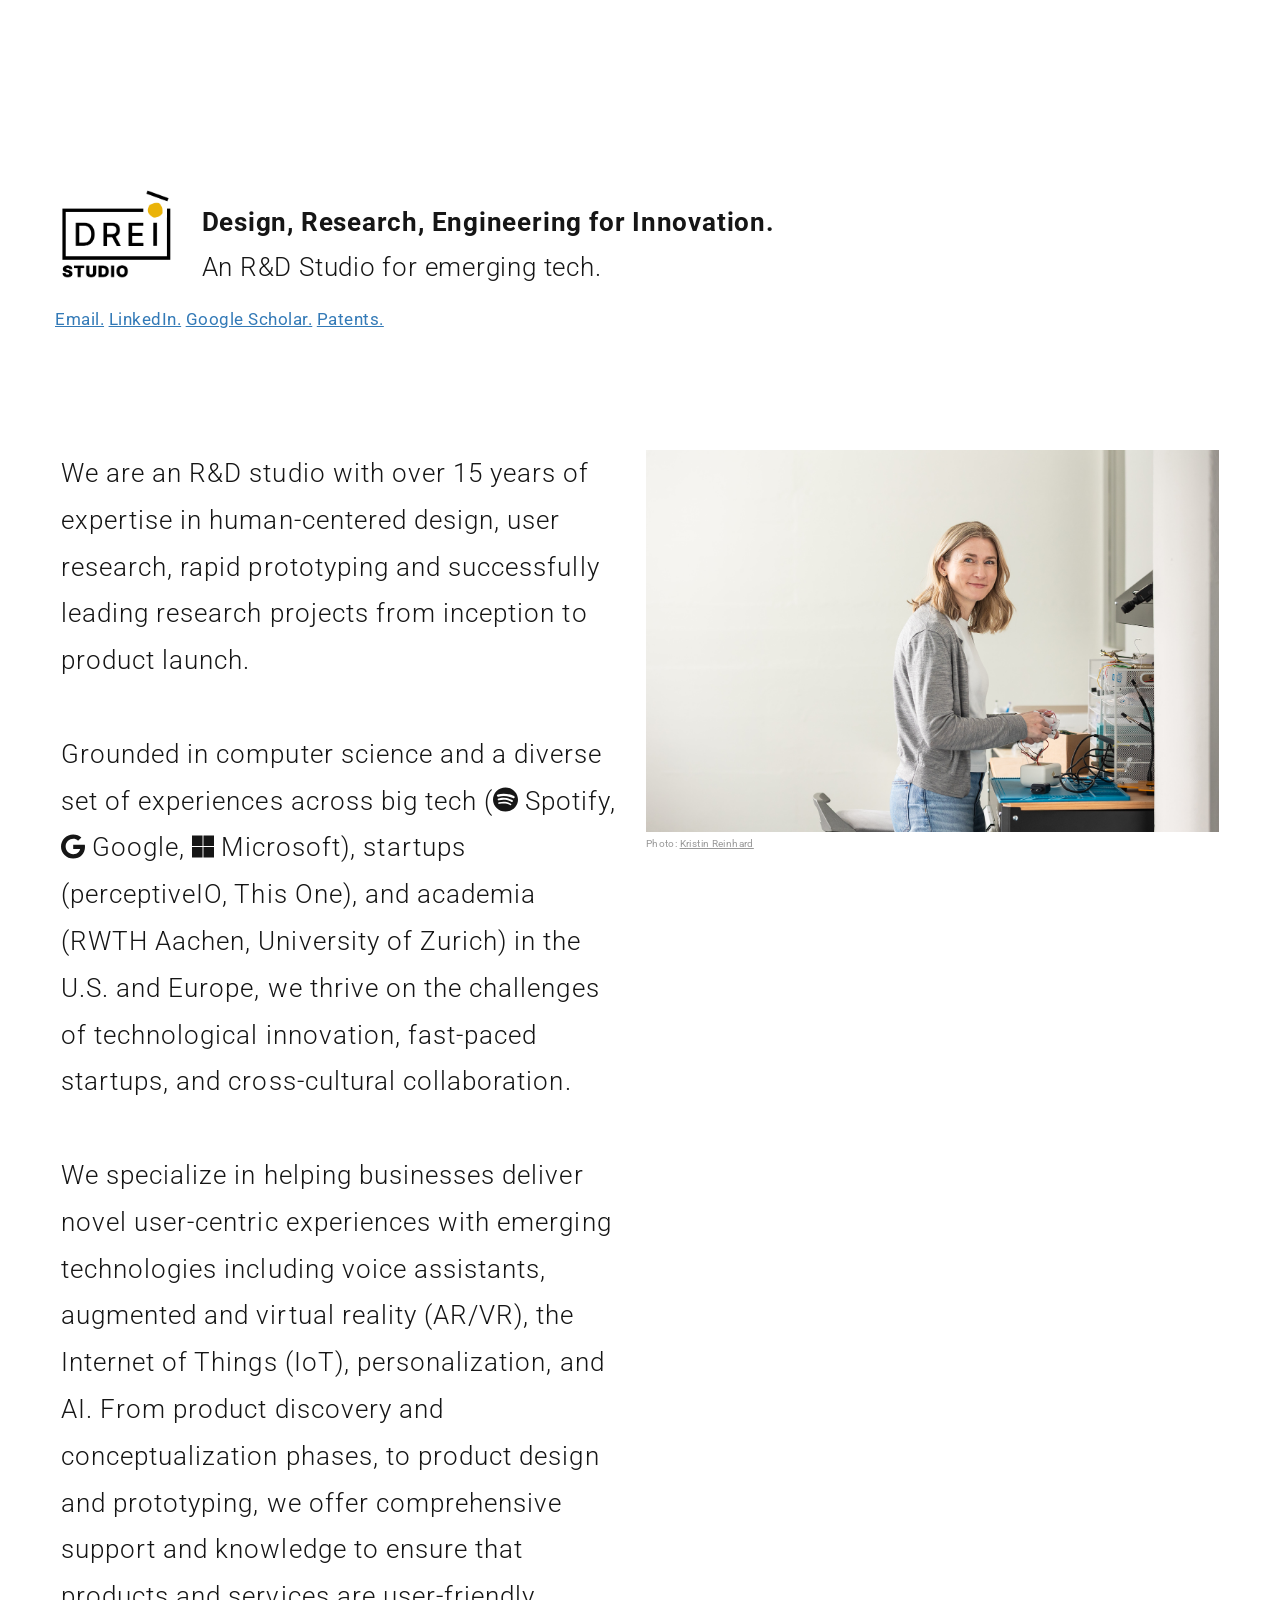
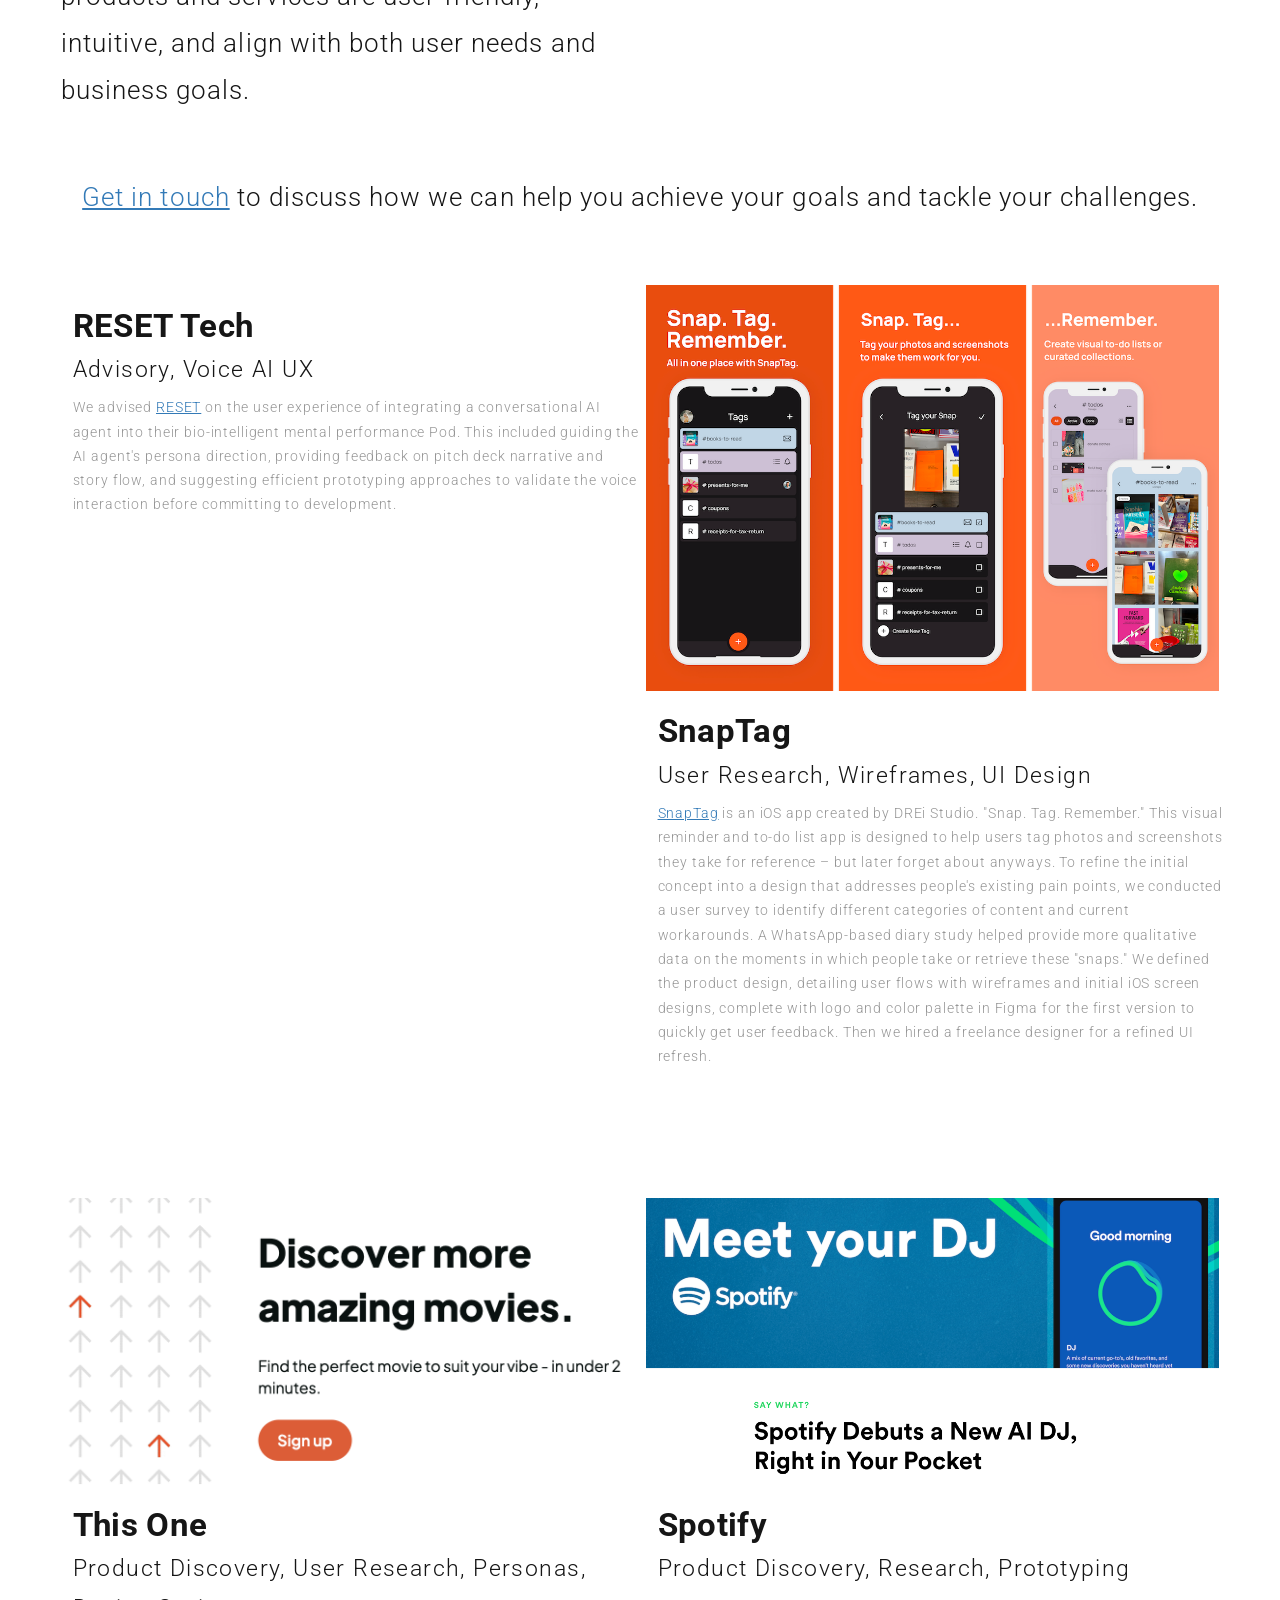
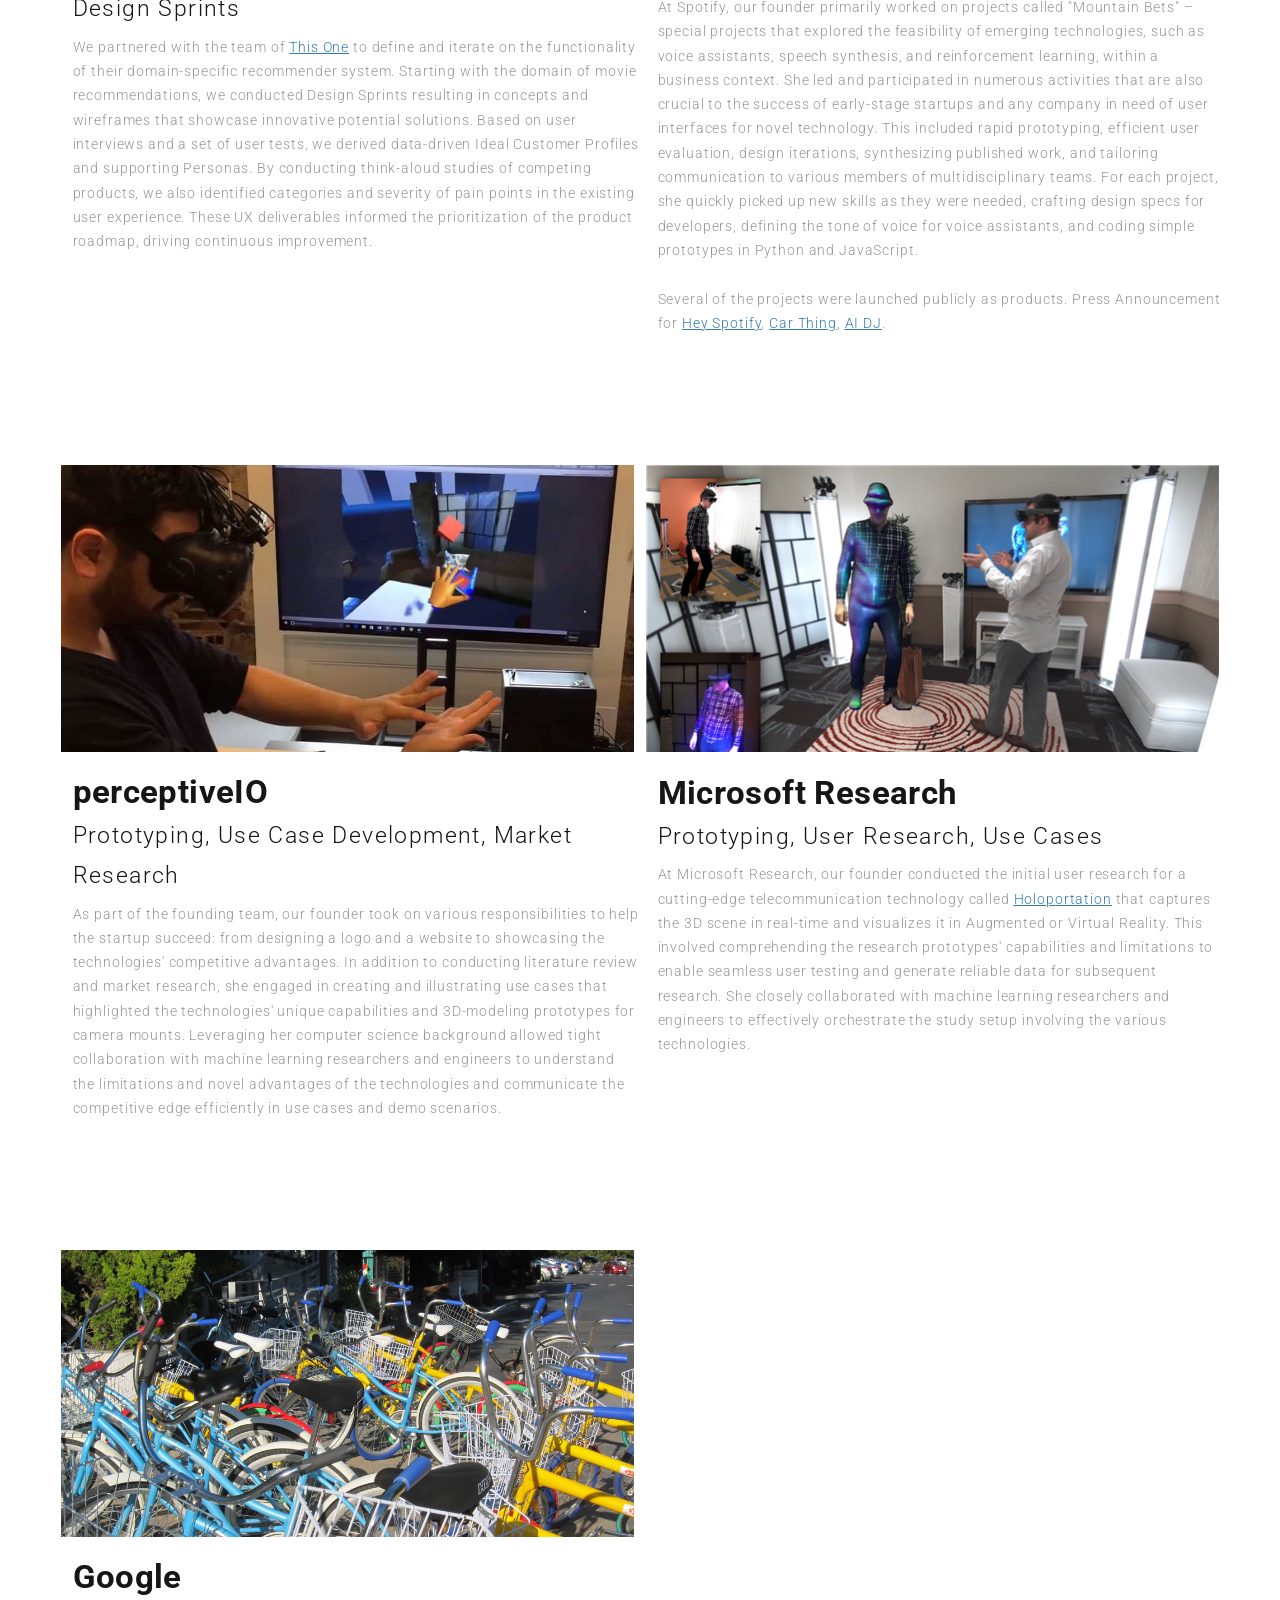
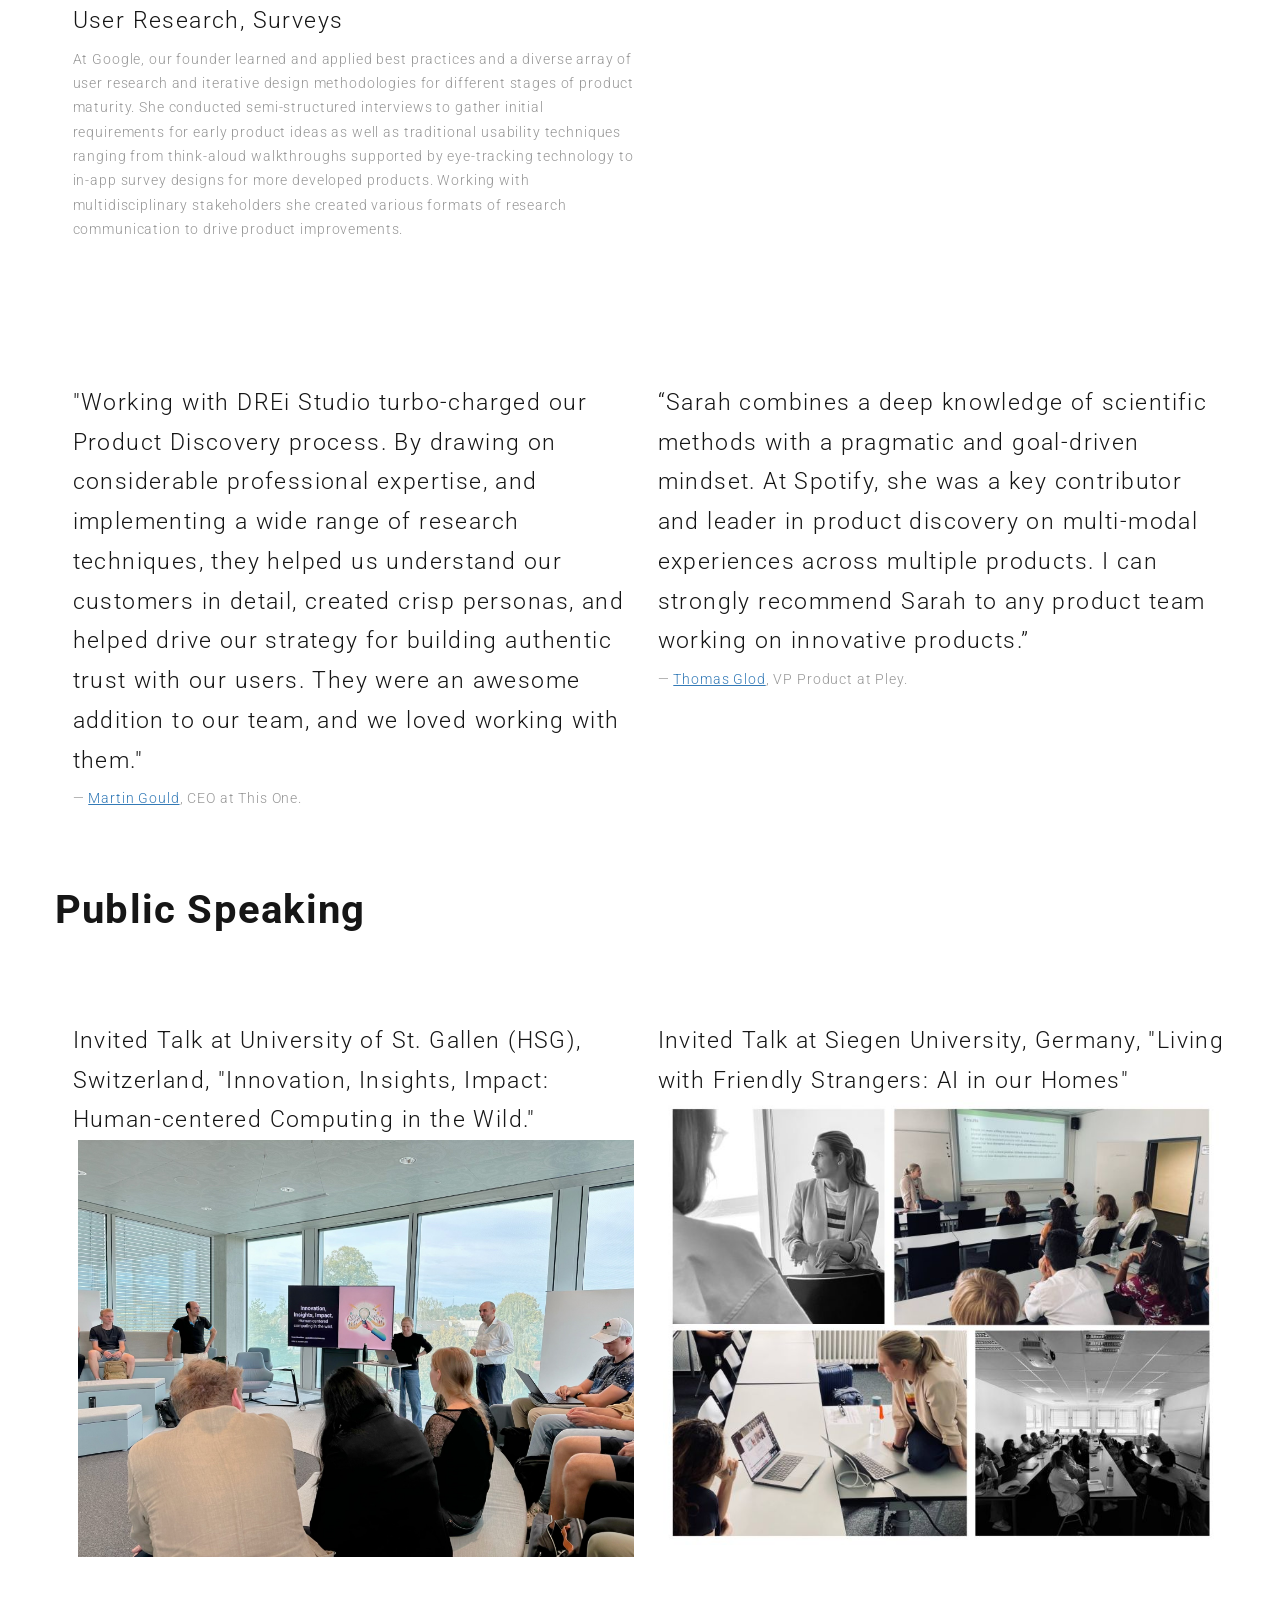
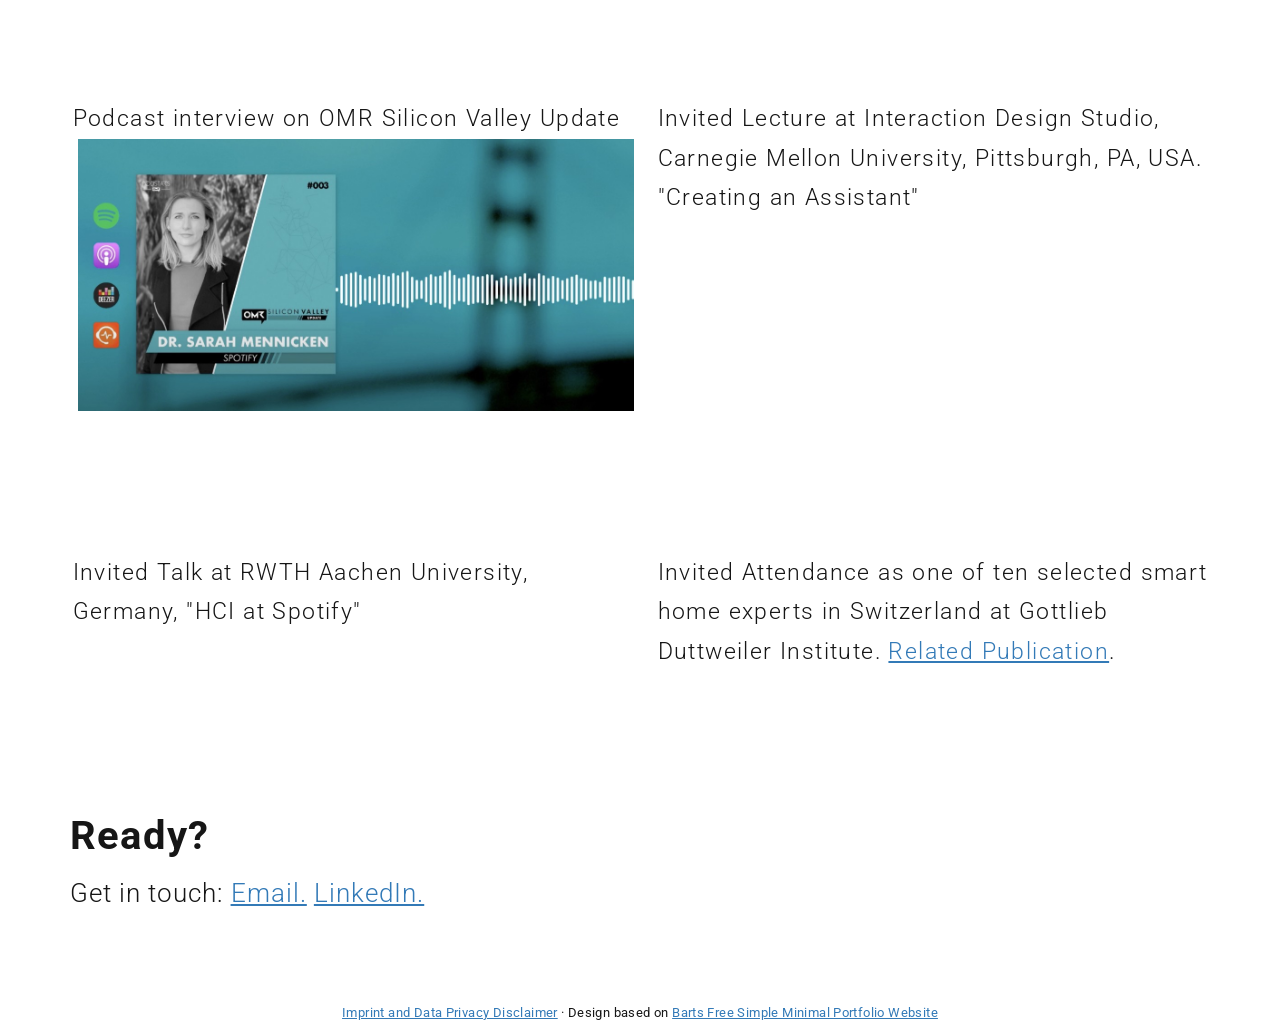
==== index.html @ 583bb193 "Initial commit: DREi Studio website" ====
<!DOCTYPE html>
<html lang="en">

<head>

	<meta charset="utf-8" />
	<meta name="viewport" content="width=device-width, initial-scale=1">
	<meta name="description" content="DREi Studio — Research & Development studio specializing in human-centered design, UX research, and emerging technology innovation." />
	<meta name="keywords" content="R&D studio, UX research, human-centered design, product discovery, rapid prototyping, emerging technology, AI, AR, VR, IoT" />
	<meta name="author" content="DREi Studio" />

	<!-- Open Graph / Social -->
	<meta property="og:title" content="DREi Studio — Research & Development" />
	<meta property="og:description" content="Research & Development studio specializing in human-centered design, UX research, and emerging technology innovation." />
	<meta property="og:type" content="website" />
	<meta property="og:url" content="https://drei-studio.ch" />

	<!-- Canonical URL -->
	<link rel="canonical" href="https://drei-studio.ch" />

	<link href="css/bootstrap.min.css" rel="stylesheet" type="text/css" />
	<link href="css/style.css" rel="stylesheet" type="text/css" />
	<link rel="apple-touch-icon" sizes="180x180" href="img/favicon_io/apple-touch-icon.png">
	<link rel="icon" type="image/png" sizes="32x32" href="img/favicon_io/favicon-32x32.png">
	<link rel="icon" type="image/png" sizes="16x16" href="img/favicon_io/favicon-16x16.png">
	<link rel="shortcut icon" href="img/favicon_io/favicon.ico">
	<link rel="manifest" href="img/favicon_io/site.webmanifest">
	<link href="https://fonts.googleapis.com/css?family=Roboto:300,400,700,900" rel="stylesheet">

	<script src="js/modernizr.js"></script>
	<script type="text/javascript">
		function writeEmail() {
			var letterList = Array('m', 'a', 'i', 'l', 't', 'o', ':', 'h', 'e', 'l', 'l', 'o', '@', 'd', 'r', 'e', 'i', '-', 's', 't', 'u', 'd', 'i', 'o', '.', 'c', 'h');
			document.location.href = letterList.join("");
		}
	</script>

	<!-- Google Analytics — replace G-XXXXXXXXXX with your Measurement ID -->
	<script async src="https://www.googletagmanager.com/gtag/js?id=G-XXXXXXXXXX"></script>
	<script>
		window.dataLayer = window.dataLayer || [];
		function gtag(){dataLayer.push(arguments);}
		gtag('js', new Date());
		gtag('config', 'G-XXXXXXXXXX');
	</script>

	<title>DREi Studio — Research & Development</title>

</head>

<body>

	<!--- PAGE LOADING --->

	<div class="preloading fadeIn">

		<div class="container">

			<!--- HERO HEADER --->
			<div class="row">
				<div class="col-md-12">
					<div class="hero-bg">
						<div class="fade-anime-top" style="display: flex; align-items: center; gap: 24px;">
							<a href="/"><img src="img/drei-studio-logo.png" alt="DREi Studio" height="120"></a>
							<div>
								<h2 style="margin: 0; font-weight: 700;">Design, Research, Engineering for Innovation.</h2>
								<h2 style="margin: 0;">An R&amp;D Studio for emerging tech.</h2>
							</div>
						</div>
						<h3><a class="fade-anime-top" target="_blank" href="mailto:hello@drei-studio.ch">Email.</a>
							<a class="fade-anime-top" href="https://www.linkedin.com/in/sarahmennicken/">LinkedIn.</a>
							<a class="fade-anime-top"
								href="https://scholar.google.com/citations?hl=en&user=EUQkylcAAAAJ">Google Scholar.</a>
							<a class="fade-anime-top"
								href="https://patents.google.com/?inventor=sarah+mennicken&oq=sarah+mennicken">Patents.</a>
						</h3>
					</div>
				</div>
			</div>
			<!--- THE END HERO HEADER --->

			<!--- ABOUT --->
			<div class="row">
				<div class="col-md-6 col-xs-12" padding-top="100px">
					<div class="lg-col-bg">
						<div class="lg-col-wrt"> We are an R&D studio with over 15 years of
							expertise in <span class="highlight">human-centered design, user research, rapid
								prototyping</span> and successfully leading research projects <span
								class="highlight">from inception to product
								launch</span>.
							<br> <br>
							Grounded in computer science and a diverse set
							of experiences across big tech <span style="white-space: nowrap;">(<img style="vertical-align:-5%" src="img/icons/spotify.svg" height="25" > Spotify,</span> <span style="white-space: nowrap;"><img style="vertical-align:-5%" src="img/icons/google.svg" height="25" > Google,</span> <span style="white-space: nowrap;"><img style="vertical-align:-5%" src="img/icons/microsoft.svg" height="25" > Microsoft),</span> startups (perceptiveIO, This One), and academia (RWTH
							Aachen, University of Zurich) in the U.S. and Europe, we thrive on the
							challenges of technological innovation, fast-paced startups, and
							cross-cultural collaboration.
							<br> <br>
							We specialize in helping businesses <span class="highlight">deliver novel user-centric
								experiences</span> with emerging technologies
							including voice assistants, augmented and virtual reality (AR/VR),
							the Internet of Things (IoT), personalization, and
							AI. From product discovery
							and conceptualization phases, to product design and prototyping, we
							offer comprehensive support and knowledge to ensure that products
							and services are user-friendly, intuitive, and <span class="highlight">align with both user
								needs and business goals</span>.

						</div>
					</div>
				</div>

				<div class="col-md-6 col-xs-12">
					<div class="lg-col-bg2">
						<img src="img/covers/studio-portrait.jpg" alt="" class="img-lg-col2">
						<div style="font-size: 0.75em; color: #999; padding-left: 1%;">Photo: <a href="https://kristinreinhard.com" target="_blank" rel="noopener noreferrer" style="color: #999;">Kristin Reinhard</a></div>
					</div>
				</div>

			</div>

			<!--- THE END ABOUT CLIENT --->

			<!--- HERO HEADER WORK SLIDER --->
			<div class="row">
				<div class="col-md-12 xs-col-12">
					<div class="lg-col-bg">
						<div class="lg-col-wrt2">

							<span class="highlight-blue"><a href="mailto:hello@drei-studio.ch">Get in touch</a></span>
							to discuss how we can help you achieve your goals and tackle your challenges.
						</div>
					</div>
				</div>
			</div>

			<div class="row">
				<div class="col-md-6 col-xs-12">
					<div class="prjct-bg">
						<a rel="noopener noreferrer" target="_blank" href="https://www.getreset.eu/"> <img
								src="img/covers/new/reset.png" alt="" class="img-prjct-wrk"> </a>
						<div class="prjct-wrt-left-wrk"> </div>
						<div class="shw-cs2"> RESET Tech </div>
						<div class="shw-cs4"> Advisory, Voice AI UX</div>
						<div class="shw-cs"> We advised <a href="https://www.getreset.eu/" rel="noopener noreferrer" target="_blank">RESET</a> on the user experience of integrating a conversational AI agent into their bio-intelligent mental performance Pod. This included guiding the AI agent's persona direction, providing feedback on pitch deck narrative and story flow, and suggesting efficient prototyping approaches to validate the voice interaction before committing to development.</div>
					</div>
				</div>

				<div class="col-md-6 col-xs-12">
					<div class="prjct-bg">
						<a rel="noopener noreferrer" target="_blank" href="https://snaptagapp.com"> <img
								src="img/covers/new/3-cards.png" alt="" class="img-prjct-wrk"> </a>
						<div class="prjct-wrt-left-wrk"> </div>
						<div class="shw-cs2"> SnapTag </div>
						<div class="shw-cs4"> User Research, Wireframes, UI Design</div>
						<div class="shw-cs"> <a href="https://snaptagapp.com" rel="noopener noreferrer" target="_blank">SnapTag</a> is an iOS app created by DREi Studio.
							"Snap. Tag. Remember." This visual reminder and to-do list app is designed to help
							users tag photos and screenshots they take for reference – but later forget about anyways.
							To refine the initial concept into a design
							that addresses people's existing pain points, we conducted a user
							survey to identify different categories of content and current
							workarounds. A WhatsApp-based diary study helped provide more
							qualitative data on the moments in which people take or retrieve
							these "snaps." We defined the product design, detailing user flows with wireframes
							and initial iOS screen designs, complete with logo and
							color palette in Figma for the first version to quickly get user feedback. Then we hired a freelance designer for a refined UI refresh.</div>
					</div>
				</div>
			</div>

			<div class="row">
				<div class="col-md-6 col-xs-12">
					<div class="prjct-bg">
						<a rel="noopener noreferrer" target="_blank" href="https://tech.eu/2022/03/08/choice-options-is-building-a-recommendation-engine-for-life/"> <img src="img/covers/new/thisone.png" alt=""
								class="img-prjct-wrk"> </a>
						<div class="prjct-wrt-left-wrk"> </div>
						<div class="shw-cs2"> This One </div>
						<div class="shw-cs4"> Product Discovery, User Research, Personas, Design Sprints </div>
						<div class="shw-cs"> We partnered with the team of
							<a href="https://tech.eu/2022/03/08/choice-options-is-building-a-recommendation-engine-for-life/" rel="noopener noreferrer" target="_blank">This One</a> to
							define and iterate on
							the functionality of their domain-specific recommender system.
							Starting with the domain of movie recommendations, we conducted
							Design Sprints resulting in concepts and wireframes that showcase innovative potential
							solutions. Based on user
							interviews and a set of user tests, we derived data-driven Ideal
							Customer Profiles and supporting Personas. By conducting
							think-aloud studies of competing products, we also identified
							categories and severity of pain points in the existing user
							experience. These UX deliverables informed the prioritization of
							the product roadmap, driving continuous improvement.
						</div>
					</div>
				</div>

				<div class="col-md-6 col-xs-12">
					<div class="prjct-bg">
						<a rel="noopener noreferrer" target="_blank" href="https://www.spotify.com"> <img src="img/covers/new/spotify.png" alt=""
								class="img-prjct-wrk"> </a>
						<div class="prjct-wrt-left-wrk"> </div>
						<div class="shw-cs2"> Spotify </div>
						<div class="shw-cs4"> Product Discovery, Research, Prototyping </div>
						<div class="shw-cs"> At Spotify, our founder primarily worked on projects called
							&quot;Mountain Bets&quot; &ndash; special projects that explored the feasibility
							of emerging technologies, such as voice assistants, speech
							synthesis, and reinforcement learning, within a business
							context. She led and participated in numerous activities that are
							also crucial to the success of early-stage startups and any
							company in need of user interfaces for novel technology. This
							included rapid prototyping, efficient user evaluation, design
							iterations, synthesizing published work, and tailoring
							communication to various members of multidisciplinary teams. For
							each project, she quickly picked up new skills as they were
							needed, crafting design specs for developers, defining
							the tone of voice for voice assistants, and coding simple
							prototypes in Python and JavaScript.
							<br> <br>
							Several of the projects were launched publicly as products. Press Announcement for
							<a href="https://newsroom.spotify.com/2021-04-09/5-things-to-know-about-the-new-hey-spotify-feature/"
								rel="noopener noreferrer" target="_blank">Hey Spotify</a>,
							<a href="https://newsroom.spotify.com/2021-10-14/5-things-to-know-about-the-newest-limited-release-of-car-thing/"
								rel="noopener noreferrer" target="_blank">Car Thing</a>,
							<a href="https://newsroom.spotify.com/2023-02-22/spotify-debuts-a-new-ai-dj-right-in-your-pocket/"
								rel="noopener noreferrer" target="_blank">AI DJ</a>.
						</div>
					</div>
				</div>
			</div>

			<div class="row">
				<div class="col-md-6 col-xs-12">
					<div class="prjct-bg">
						<a rel="noopener noreferrer" target="_blank" href="https://www.crunchbase.com/organization/perceptiveio-inc"> <img
								src="img/covers/new/perceptive-io.png" alt="" class="img-prjct-wrk"> </a>
						<div class="prjct-wrt-left-wrk"> </div>
						<div class="shw-cs2"> perceptiveIO </div>
						<div class="shw-cs4"> Prototyping, Use Case Development, Market Research </div>
						<div class="shw-cs"> As part of the founding team, our founder took on various responsibilities
							to help the startup succeed: from designing
							a logo and a website to showcasing the technologies' competitive
							advantages. In addition to conducting literature review and
							market research, she engaged in creating and illustrating use cases
							that highlighted the technologies' unique capabilities and
							3D-modeling prototypes for camera mounts. Leveraging her computer
							science background allowed tight collaboration with machine learning
							researchers and engineers to understand the limitations and
							novel advantages of the technologies and communicate the
							competitive edge efficiently in use cases and demo
							scenarios. </div>
					</div>
				</div>

				<div class="col-md-6 col-xs-12">
					<div class="prjct-bg">
						<a rel="noopener noreferrer" target="_blank" href="https://www.microsoft.com/en-us/research/"> <img
								src="img/covers/new/holoportation.png" alt="" class="img-prjct-wrk"> </a>
						<div class="prjct-wrt-left-wrk"> </div>
						<div class="shw-cs2"> Microsoft Research </div>
						<div class="shw-cs4"> Prototyping, User Research, Use Cases </div>
						<div class="shw-cs"> At Microsoft Research, our founder conducted the initial user research
							for a cutting-edge telecommunication technology called
							<a rel="noopener noreferrer" target="_blank" href="https://www.microsoft.com/en-us/research/project/holoportation-3/?from=https://research.microsoft.com/en-us/projects/holoportation/&amp;type=exact">
								<u>Holoportation</u></a>
							that captures the 3D scene in real-time and visualizes it in
							Augmented or Virtual Reality. This involved comprehending the
							research prototypes' capabilities and limitations to enable
							seamless user testing and generate reliable data for
							subsequent research. She closely collaborated with machine
							learning researchers and engineers to effectively orchestrate
							the study setup involving the various technologies.
						</div>
					</div>
				</div>
			</div>

			<div class="row">
				<div class="col-md-6 col-xs-12">
					<div class="prjct-bg">
						<a rel="noopener noreferrer" target="_blank" href="https://userresearch.google.com/"> <img src="img/covers/new/google.png"
								alt="" class="img-prjct-wrk"> </a>
						<div class="prjct-wrt-right-wrk"> </div>
						<div class="shw-cs2"> Google </div>
						<div class="shw-cs4"> User Research, Surveys </div>
						<div class="shw-cs"> At Google, our founder learned and applied best practices and a
							diverse array of user research and iterative design
							methodologies for different stages of product maturity. She
							conducted semi-structured interviews to gather initial
							requirements for early product ideas as well as traditional
							usability techniques ranging from think-aloud walkthroughs
							supported by eye-tracking technology to in-app survey designs
							for more developed products. Working with multidisciplinary
							stakeholders she created various formats of research communication
							to drive product improvements. </div>
					</div>
				</div>
			</div>
			<!--- THE END HERO HEADER WORK SLIDER --->

			<!--- TESTIMONIALS --->
			<div class="row">
				<div class="col-md-6 col-xs-12">
					<div class="prjct-bg">
						<div class="shw-cs4">
							<div>
								"Working with DREi Studio turbo-charged our Product Discovery process. By drawing on
								considerable professional expertise, and implementing a wide range of research
								techniques, they helped us understand our customers in detail, created crisp personas,
								and helped drive our strategy for building authentic trust with our users. They were an
								awesome addition to our team, and we loved working with them."
							</div>
						</div>
						<div class="shw-cs"> — <a rel="noopener noreferrer" target="_blank" href="https://uk.linkedin.com/in/martin-gould-084a7271">Martin
								Gould</a>, CEO at This One. </div>
					</div>
				</div>

				<div class="col-md-6 col-xs-12">
					<div class="prjct-bg">
						<div class="shw-cs4">
							<div>
								&ldquo;Sarah combines a deep knowledge of scientific methods with a
								pragmatic and goal-driven mindset. At Spotify, she was a key
								contributor and leader in product discovery on multi-modal experiences
								across multiple products. I can strongly recommend Sarah to any
								product team working on innovative products.&rdquo;
							</div>
						</div>
						<div class="shw-cs"> &mdash; <a href="https://se.linkedin.com/in/thomasglod">Thomas Glod</a>, VP
							Product at Pley. </div>
					</div>
				</div>
			</div>
			<!--- THE END TESTIMONIALS --->

			<div class="row">
				<h1 div class="tfv"> Public Speaking </h1>
				<div class="col-md-6 col-xs-12">
					<div class="prjct-bg">
						<div class="shw-cs4">Invited Talk at University of St. Gallen (HSG), Switzerland, <span class="highlight">"Innovation, Insights, Impact: Human-centered Computing in the Wild."</span>
							<a rel="noopener noreferrer" target="_blank"
								href="https://www.linkedin.com/posts/sarahmennicken_hci-techinnovation-sarahmennicken-activity-7118549237914558465-m--c?utm_source=share&utm_medium=member_desktop">
								<img src="img/covers/hsg.jpeg" alt="" class="img-prjct-wrk"> </a>
						</div>
					</div>
				</div>
				<div class="col-md-6 col-xs-12">
					<div class="prjct-bg">
						<div class="shw-cs4">Invited Talk at Siegen University, Germany, <span class="highlight">"Living
								with Friendly Strangers: AI in our Homes"</span>
							<a rel="noopener noreferrer" target="_blank"
								href="https://www.linkedin.com/posts/fatemeh-alizadeh-0192541bb_ai-smarthome-activity-7083152120874426368-_YVd?utm_source=share&utm_medium=member_desktop">
								<img src="img/covers/unisiegen.jpeg" alt="" class="img-prjct-wrk"> </a>
						</div>
					</div>
				</div>



			</div>


			<div class="row">
				<div class="col-md-6 col-xs-12">
					<div class="prjct-bg">
						<div class="shw-cs4">Podcast interview on <span class="highlight">OMR Silicon Valley
								Update</span>
							<a rel="noopener noreferrer" target="_blank"
								href="https://www.linkedin.com/pulse/003-dr-sarah-mennicken-von-spotify-christian-byza/?originalSubdomain=de">
								<img src="img/covers/omrpodcast.jpeg" alt="" class="img-prjct-wrk"> </a>
						</div>
					</div>

				</div>
				<div class="col-md-6 col-xs-12">
					<div class="prjct-bg">
						<div class="shw-cs4">Invited Lecture at Interaction Design Studio, Carnegie Mellon University,
							Pittsburgh, PA, USA. <span class="highlight">"Creating an Assistant"</span></div>
					</div>
				</div>

			</div>


			<div class="row">
				<div class="col-md-6 col-xs-12">
					<div class="prjct-bg">
						<div class="shw-cs4">Invited Talk at RWTH Aachen University, Germany, <span
								class="highlight">"HCI at Spotify"</span>
						</div>
					</div>
				</div>
				<div class="col-md-6 col-xs-12">
					<div class="prjct-bg">
						<div class="shw-cs4">Invited Attendance as <span class="highlight">one of ten selected smart
								home experts</span> in Switzerland at Gottlieb Duttweiler Institute. <a
								rel="noopener noreferrer" target="_blank" href="https://gdi.ch/shop/smart-home-2030-pdf-2015-d-15775">Related Publication</a>.
						</div>
					</div>
				</div>
			</div>


			<!--- FOOTER --->
			<div class="container">
				<div class="row">
					<div class="footer-bg">
						<div class="col-md-4 col-xs-12">
							<h1 class="tfv"> Ready? </h1>
							<div class="ftr-lnk"> Get in touch: <a target="_blank" href="mailto:hello@drei-studio.ch">Email.</a> <a
								rel="noopener noreferrer" target="_blank" href="https://www.linkedin.com/in/sarahmennicken/">LinkedIn.</a></div>
						</div>
					</div>
				</div>
				<!--- THE END FOOTER --->

				<!--- SCRIPTS --->
				<script src="js/jquery-2.1.1.js"></script>
				<script src="js/main.js"></script>
				<script src="js/bootstrap.min.js"></script>
				<!--- THE END SCRIPTS --->

			</div>
			<!--- THE PAGE LOADING --->

			<!-- FOOTER SECTION -->
			<footer class="page-footer black">

				<!-- Copyright -->
				<div class="footer-copyright text-center py-3"><a href="imprint.html"> Imprint and Data Privacy
						Disclaimer</a> · Design based on <a
						rel="noopener noreferrer" target="_blank" href="https://www.behance.net/gallery/63901069/Barts-Free-Simple-Minimal-Portfolio-Website-Light">Barts
						Free Simple Minimal Portfolio Website</a>
				</div>
				<!-- Copyright -->

			</footer>

</body>

</html>
---- css/style.css ----
/* Style Css to This Template */
/* Template Name: Starter Theme to Web Projects*/


/*** BODY ***/
body {
    font-family: 'Roboto', sans-serif;
	font-size: 1.3em;
	line-height: 1.8em;
	color: #161616;
	background-color: transparent;
	letter-spacing: 0.03em;
}
/*** THE END BODY ***/

/*** MEDIA ***/
@media only screen and (max-width: 768px) {
.prjct-wrt-right {
    font-size: 1.5em !important;
    top: 9% !important;
}

.prjct-wrt-left {
    font-size: 1.5em !important;
    top: 9% !important;
}

.h1, h1 {
	font-size: 2.6em !important;
}

.tfv {
	font-size: 2.6em !important;
	text-align: center;
}

.hero-bg {
    height: 30vh !important;
	padding-top: 10vh !important;
	padding-left: 15px !important;
}

.h2, h2 {
	font-size: 1.8em !important;
}

.btn-allprojects {
	font-size: .9em !important;
}

.prjct-bg {
	margin-top: 3em !important;
	margin-bottom: 3em !important;
}

.img-prjct-logo {
	display:none !important;
}

.lg-col-wrt {
	font-size: 1.8em !important;
	padding: 3% !important;
	margin-top: 200px !important;
}

.lg-col-wrt2 {
	font-size: 1.8em !important;
	padding: 3% !important;
	text-align: center !important;
}

.lg-col-ttl {
	font-size: 1.6em !important;
	padding-left: 3%;	
}

.lg-col-ttl2 {
	font-size: 2.6em !important;
	padding-left: 3% !important;	
}

.lg-col-bg {
	margin-top: 3em !important;
	margin-bottom: 3em !important;
}

.lg-col-bg2 {
	margin-top: 3em !important;
	margin-bottom: .5em !important;
	/* display: none !important; */
}

.nav-ttl {
	top: 36px !important;
	font-size: 1.3em !important;
	position: absolute !important;
	left: 5% !important;
	display: none;
}

.img-hr-lg {
    height: 35px !important;
    width: 35px !important;
	margin-top: 27px !important;
	/* display: none; */
}

.ftr-lnk {
	font-size: 1.8em !important;
	height: 3em !important;
    text-align: center !important;
	padding-left: 0px !important;
}

.prjct-wrt-left-wrk {
	font-size: 1.5em !important;
	top: 9.5% !important;
}

.prjct-wrt-right-wrk {
	font-size: 1.5em !important;
    top: 9.5% !important;	
}

.img-prjct-wrk {
	padding-right: 0px !important;
	padding-left: 0px !important;
}

.img-prjct-wrk:hover {
	padding-right: 0px !important;
	padding-left: 0px !important;
	border-radius: 0px !important;
}

.prjct-wrt-left-wrk-big {
	font-size: 1.5em !important;
	top: 9.5% !important;
}

.img-prjct-wrk-big {
	padding-right: 0px !important;
	padding-left: 0px !important;
}

.img-prjct-wrk-big:hover {
	padding-right: 0px !important;
	padding-left: 0px !important;
}

.img-prjct {
	padding-right: 0px !important;
	padding-left: 0px !important;
}

.img-prjct:hover {
	border-radius: 0px !important;
}

.works-hero-bg {
    height: 50vh !important;
    padding-top: 28vh !important;	
}

.blog-hero-bg {
	padding-top: 31vh !important;
}

.lgs-bg {
	margin-top: 0em !important;
	margin-bottom: 0.6em !important;
}

.btn-ltstlk {
	padding: 3em !important;
	font-size: 1em !important;
}

.img-lg-col2 {
	padding-left: 0px !important;
	padding-right: 0px !important;
	/* display: none !important; */
}

.shw-cs2 {
	font-size: 2.5em !important;
	padding-top: 5% !important;
}

.shw-cs {
	font-size: 1.1em !important;
}

.shw-cs3 {
	font-size: 1.1em !important;
	text-align: center !important;
	padding-left: 0px !important;
}

.shw-cs4 {
    font-size: 1.8em !important;
}

.shw-cs4-r {
    font-size: 1.1em !important;
}

.allprojects-bg {
	margin-bottom: 2em !important;
    margin-top: 2em !important;
}

.allprojects-lgs-bg2 {
	margin-bottom: 3.6em !important;
}

.carousel-control .glyphicon-chevron-right, .carousel-control .icon-next {
	margin-right: 0px !important;
}

.slider-bg {
	padding-bottom: 0 !important;
}

}
/*** THE END MEDIA ***/



/*** GENERAL LINK ***/
a:-webkit-any-link {
	text-decoration: underline;
}
/*** THE END GENERAL LINK ***/

/*** h1, h2, h3, h4, h5, h6, h7, h8, h9, ***/
.h1, h1 {
	font-size: 3.1em;
	font-weight: 700;
	letter-spacing: .03em;
	line-height: 1.7em;
	font-family: 'Roboto', sans-serif;
	color: #161616;
}

.h2, h2 {
	font-size: 2em;
	font-weight: 300;
	letter-spacing: .03em;
	line-height: 1.7em;
    font-family: 'Roboto', sans-serif;
	color: #161616;
}

.h3, h3 {
	font-size: 1.3em;
	font-weight: 400;
	letter-spacing: .03em;
	line-height: 1.7em;
	color: #999;
	font-family: 'Roboto', sans-serif;	
}

h1, .h1, h2, .h2, h3, .h3, h4, .h4 {
	margin-top: 0;
	margin-bottom: 0;
}

h1.fade-anime-top {
    display: flex;
    align-items: center;
    flex-wrap: wrap; /* Allows the content to wrap to the next line if necessary */
}

h1.fade-anime-top img {
	margin-right: 10px;
}

h1.fade-anime-top a:first-child img {
    margin-left: 30px;  /* Padding to the first icon after the text */
}


/*** THE END h1, h2, h3, h4, h5, h6, h7, h8, h9, ***/

/*** HERO HEADER ***/
.hero-bg {
	background: transparent;
	margin: 0 auto;
	text-align: left;
	height: 50vh;
	padding-top: 20.5vh;
}
/*** THE END HERO HEADER ***/

/*** SLIDER HERO HEADER ***/
.slider-bg {
	background: transparent;
	margin: 0 auto;
	text-align: center;
	padding-top: 5em;
	padding-bottom: 5em;	
}
/*** THE END SLIDER HERO HEADER ***/

/*** BLOG HERO HEADER ***/
.blog-hero-bg {
	background: transparent;
	margin: 0 auto;
	text-align: center;
	height: 45vh;
	padding-top: 25vh;
}
/*** THE END BLOG HERO HEADER ***/

/*** WORKS HERO HEADER ***/
.works-hero-bg {
	background: transparent;
	margin: 0 auto;
	text-align: center;
	height: 65vh;
	padding-top: 30vh;
}
/*** THE END WORKS HERO HEADER ***/

/*** FOOTER BACKGROUND ***/
.footer-bg {
	margin-top: 5em;
	margin-bottom: 4.3em;
	height: 11em;
}
/*** THE END FOOTER BACKGROUND ***/

/*** FOOTER LINKS ***/
.ftr-lnk {
	font-size: 2em;
	letter-spacing: .04em;
	line-height: 1.7em;
	text-align: left;
	color: #161616;
	font-family: 'Roboto', sans-serif;
    font-weight: 300;
    height: 2.5em;
    padding-left: 0;
}

.ftr-lnk:hover {
	color: #161616;
	text-decoration: none;
}
/*** THE END FOOTER LINKS ***/

/*** SERVICES WRT ***/
.lg-col-wrt2 {
	font-size: 2em;
	line-height: 1.8em;
	letter-spacing: .04em;
	font-family: 'Roboto', sans-serif;
	font-weight: 300;
	color: #161616;
	text-align: center;
	margin-top: 60px;
}
/*** THE END SERVICES WRT ***/

/*** WRITE AND PHOTO ***/
.lg-col-wrt {
	font-size: 2em;
	line-height: 1.8em;
	padding-left: 1%;
	letter-spacing: .04em;
	font-family: 'Roboto', sans-serif;
	font-weight: 300;
	color: #161616;
	padding-right: 3% !important; /* todo: remove this */
}
/*** THE END WRITE AND PHOTO ***/

/*** SINGLE WORK PAGE TITLE ***/
.lg-col-ttl2 {
	font-size: 3em;
	font-weight: 700;
	letter-spacing: .03em;
	line-height: 1.7em;
	font-family: 'Roboto', sans-serif;
	color: #161616;
	padding-left: 1%;
}
/*** THE END SINGLE WORK TITLE ***/


/*** SINGLE WORK PHOTO COVER ***/
.img-lg-col2 {
  border-radius: 0px;
  max-width: 100%;
  height: auto;
  -webkit-transition: all .5s ease;
  -moz-transition: all .5s ease;
  -ms-transition: all .5s ease;
  -o-transition: all .5s ease;
   transition: all .5s ease;
   display: table;
   position: relative;
   animation: animatebottom 3s;
   padding-right: 1%;
   padding-left: 1%;   
}
/*** THE END SINGLE WORK PHOTO COVER ***/

/*** PROJECT BACKGROUND ***/
.prjct-bg {
	background: transparent;
    margin-top: 5em;
	margin-bottom: 5em;
}
/*** THE END PROJECT BACKGROUND ***/

/*** ALL PROJECTS BUTTON BACKGROUND ***/
.allprojects-bg {
	width: auto;
	height: auto;
	text-align: center;
	margin-bottom: 5em;
	margin-top: 5em;
}
/*** THE END ALL PROJECTS BACKGROUND ***/

/*** SOCIAL LINKS ***/
.soc-lnk {
	color: #2937f0;
    font-weight: 500;
}

.soc-lnk:focus {
	color: #2937f0;
}

.soc-lnk:hover {
	color: #161616;
	border-bottom: 2px solid #161616;
}

/*** THE END SOCIAL LINKS ***/

/*** SHOWCASE FONT STYLE ***/
.shw-cs {
    font-size: 1.1em;
    font-weight: 300;
    letter-spacing: .06em;
    line-height: 1.7em;
    font-family: 'Roboto', sans-serif;
    color: #969696;
    padding-left: 3%;
    /* font-style: italic; */
	padding-top: 1%;
}

.shw-cs4 {
    font-size: 1.8em;
    font-weight: 300;
    letter-spacing: .06em;
    line-height: 1.7em;
    font-family: 'Roboto', sans-serif;
    color: #161616;
    padding-left: 3%;
	padding-top: 2%;
	max-width: 100%;
}

.shw-cs4-r {
    font-size: 1.2em;
    font-weight: 400;
    letter-spacing: .06em;
    line-height: 1.7em;
    font-family: 'Roboto', sans-serif;
    color: #161616;
    padding-left: 3%;
	padding-top: 3%;
	padding-right: 3%;
	max-width: 100%;
	float: right;
}

.shw-cs2 {
    font-size: 2.5em;
    color: #161616;
    font-weight: 700;
    max-width: 100%;
    padding-left: 3%;
    padding-top: 5%;	
}

.shw-cs3 {
    font-size: 1.1em;
    color: #161616;
    font-weight: 400;
    max-width: 100%;
    padding-left: 5%;
    padding-bottom: 2%;	
}
/*** THE END SHOWCASE FONT STYLE ***/

/*** WORK PAGE PROJECT COVER ***/
.img-prjct-wrk {
  border-radius: 0px;
  max-width: 100%;
  height: auto;
  -webkit-transition: all .5s ease;
  -moz-transition: all .5s ease;
  -ms-transition: all .5s ease;
  -o-transition: all .5s ease;
   transition: all .5s ease;
   display: table;
   position: relative;
   padding-left: 1%;
   padding-right: 1%;
   animation: animatebottom 3s;
}

.img-prjct-wrk-big {
  border-radius: 0px;
  max-width: 100%;
  height: auto;
  -webkit-transition: all .5s ease;
  -moz-transition: all .5s ease;
  -ms-transition: all .5s ease;
  -o-transition: all .5s ease;
   transition: all .5s ease;
   display: table;
   position: relative;
   padding-left: 2%;
   padding-right: 2%;
}

.img-prjct-wrk:hover {
  cursor: pointer;
  opacity: .7;
  -webkit-transform: scale(0.96);
  -ms-transform: scale(0.96);
  transform: scale(0.96);
}

.prjct-wrt-right-wrk {
   position: absolute; 
   right:3%;
   top:12%;
   font-size: 2.6em;
   color: #161616;
   font-weight: 700;
   max-width: 100%;
}

.prjct-wrt-left-wrk {
   position: absolute; 
   left:3%;
   top:12%;
   font-size: 2.6em;
   color: #161616;
   font-weight: 700;
   max-width: 100%;
}

.prjct-wrt-left-wrk-big {
   position: absolute; 
   left:3%;
   top:7%;
   font-size: 2.6em;
   color: #161616;
   font-weight: 700;
   max-width: 100%;	
}

.img-prjct-wrk-big:hover {
  cursor: pointer;
  opacity: .7;
}
/*** THE END WORK PAGE PROJECT COVER ***/

/*** HOME PAGE PROJECT COVER ***/
.img-prjct {
  border-radius: 0px;
  max-width: 100%;
  height: auto;
  -webkit-transition: all .5s ease;
  -moz-transition: all .5s ease;
  -ms-transition: all .5s ease;
  -o-transition: all .5s ease;
   transition: all .5s ease;
   display: table;
   position: relative;
   padding-left: 1em;
   padding-right: 1em;
   animation: animatebottom 3s;
}

.img-prjct:hover {
  cursor: pointer;
  opacity: .7;
   -webkit-transform: scale(0.92);
   -ms-transform: scale(0.92);
   transform: scale(0.92);  
}

.prjct-wrt-right {
   position: absolute; 
   right:3%;
   top:9%;
   font-size: 2.6em;
   color: #161616;
   font-weight: 700;
   max-width: 100%;
}

.prjct-wrt-left {
   position: absolute; 
   left:3%;
   top:9%;
   font-size: 2.6em;
   color: #161616;
   font-weight: 700;
   max-width: 100%;
}
/*** THE END HOME PAGE PROJECT COVER ***/

/*** COL STYLE ***/
.col-xs-1, .col-sm-1, .col-md-1, .col-lg-1, .col-xs-2, .col-sm-2, .col-md-2, .col-lg-2, .col-xs-3, .col-sm-3, .col-md-3, .col-lg-3, .col-xs-4, .col-sm-4, .col-md-4, .col-lg-4, .col-xs-5, .col-sm-5, .col-md-5, .col-lg-5, .col-xs-6, .col-sm-6, .col-md-6, .col-lg-6, .col-xs-7, .col-sm-7, .col-md-7, .col-lg-7, .col-xs-8, .col-sm-8, .col-md-8, .col-lg-8, .col-xs-9, .col-sm-9, .col-md-9, .col-lg-9, .col-xs-10, .col-sm-10, .col-md-10, .col-lg-10, .col-xs-11, .col-sm-11, .col-md-11, .col-lg-11, .col-xs-12, .col-sm-12, .col-md-12, .col-lg-12 {
	position: relative;
    min-height: 1px;
    padding-left: 0px;
    padding-right: 0px;
}
/*** THE END COL STYLE ***/

/*** PAGE LOADING ***/
.preloading {
   -webkit-animation-duration: 5s;
   animation-duration: 5s;
   -webkit-animation-fill-mode: both;
   animation-fill-mode: both;
}
         
@-webkit-keyframes fadeIn {
   0% {opacity: 0;}
   100% {opacity: 1;}
}
         
@keyframes fadeIn {
   0% {opacity: 0;}
   100% {opacity: 1;}
}
         
.fadeIn {
   -webkit-animation-name: fadeIn;
   animation-name: fadeIn;
   background: #fff;
}
/*** THE PAGE LOADING ***/

/*** EFFECT STYLE ***/
.fade-anime-right {
	position: relative;
	animation: animateright 3s;
	max-width: 100%;	
}

@keyframes animateright { 
    from {right:-300px;opacity:0} to {right:0;opacity:1}
}

.fade-anime-bottom {
	position: relative;
	animation: animatebottom 3s;
	max-width: 100%;
}

@keyframes animatebottom { 
    from {bottom:-300px;opacity:0} to {bottom:0;opacity:1}
}

.fade-anime-left {
	position: relative;
	animation: animateleft 3s;
	max-width: 100%;	
}

@keyframes animateleft { 
    from {left:-300px;opacity:0} to {left:0;opacity:1}
}

.fade-anime-top {
	position: relative;
	animation: animatetop 3s;
	max-width: 100%;	
}   

@keyframes animatetop {
	from {top:-300px;opacity:0} to {top:0;opacity:1}
}

.fade-anime-zoom { 
    animation:animatezoom 3s;
}

@keyframes animatezoom { 
    from {transform:scale(0)} to{transform:scale(1)}
}

.fade-anime-fade {
	animation:fading 10s infinite;
}

@keyframes fading {
	0%{opacity:0}50%{opacity:1}100%{opacity:0}
}

.fade-anime-opacity {
	animation: opac 3s;
}

@keyframes opac {
	from{opacity:0} to{opacity:1}
}
/***THE END EFFECT STYLE ***/

/*** SLIDER EFFECT ***/
.carousel-inner {
    position: relative;
    overflow: hidden;
    width: 100%;
    animation: animatebottom 3s;
}
/*** THE END SLIDER EFFECT ***/

/*** SLIDE CAPTION ***/

.carousel-caption {
    position: initial;
    left: 15%;
    right: 15%;
    bottom: 20px;
    z-index: 10;
    padding-top: 20px;
    color: #fff;
    text-align: center;
    text-shadow: 0 1px 2px rgba(0,0,0,0);
	animation: animatebottom 3s;
}

.glyphicon-chevron-left:before {
	color: #fff;
}

.glyphicon-chevron-right:before {
	color: #fff;
}

.carousel-indicators {
	display: none;
}

.carousel-control .glyphicon-chevron-left, .carousel-control .glyphicon-chevron-right, .carousel-control .icon-prev, .carousel-control .icon-next {
	font-size: 42px;
}

.carousel-control .glyphicon-chevron-right, .carousel-control .icon-next {
	margin-right: 0px;
}

.highlight {
	background: url(https://s2.svgbox.net/pen-brushes.svg?ic=brush-10&color=f8e473);
	margin: -2px -6px;
	padding:  2px  6px;
}

.highlight-blue {
	background: url(https://s2.svgbox.net/pen-brushes.svg?ic=brush-9&color=ADD8E6);
}

/*** THE END SLIDE ***/
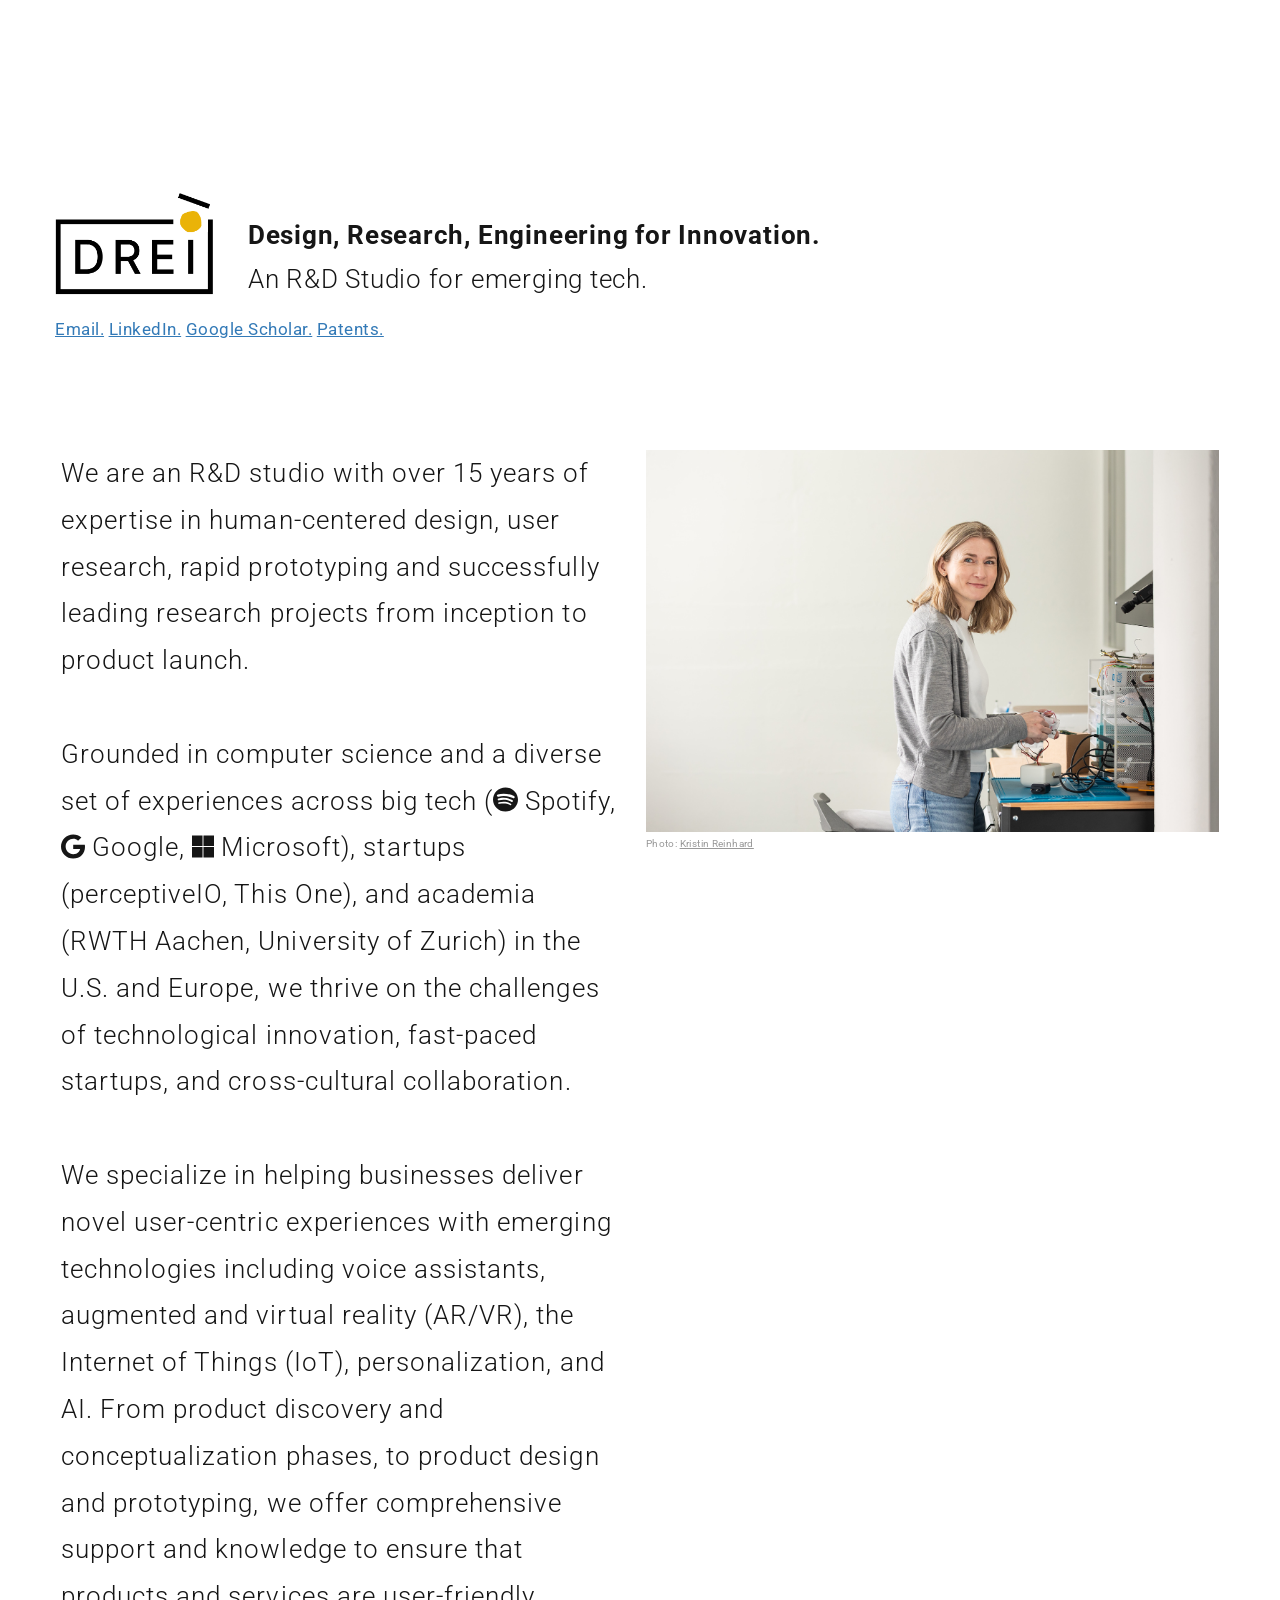
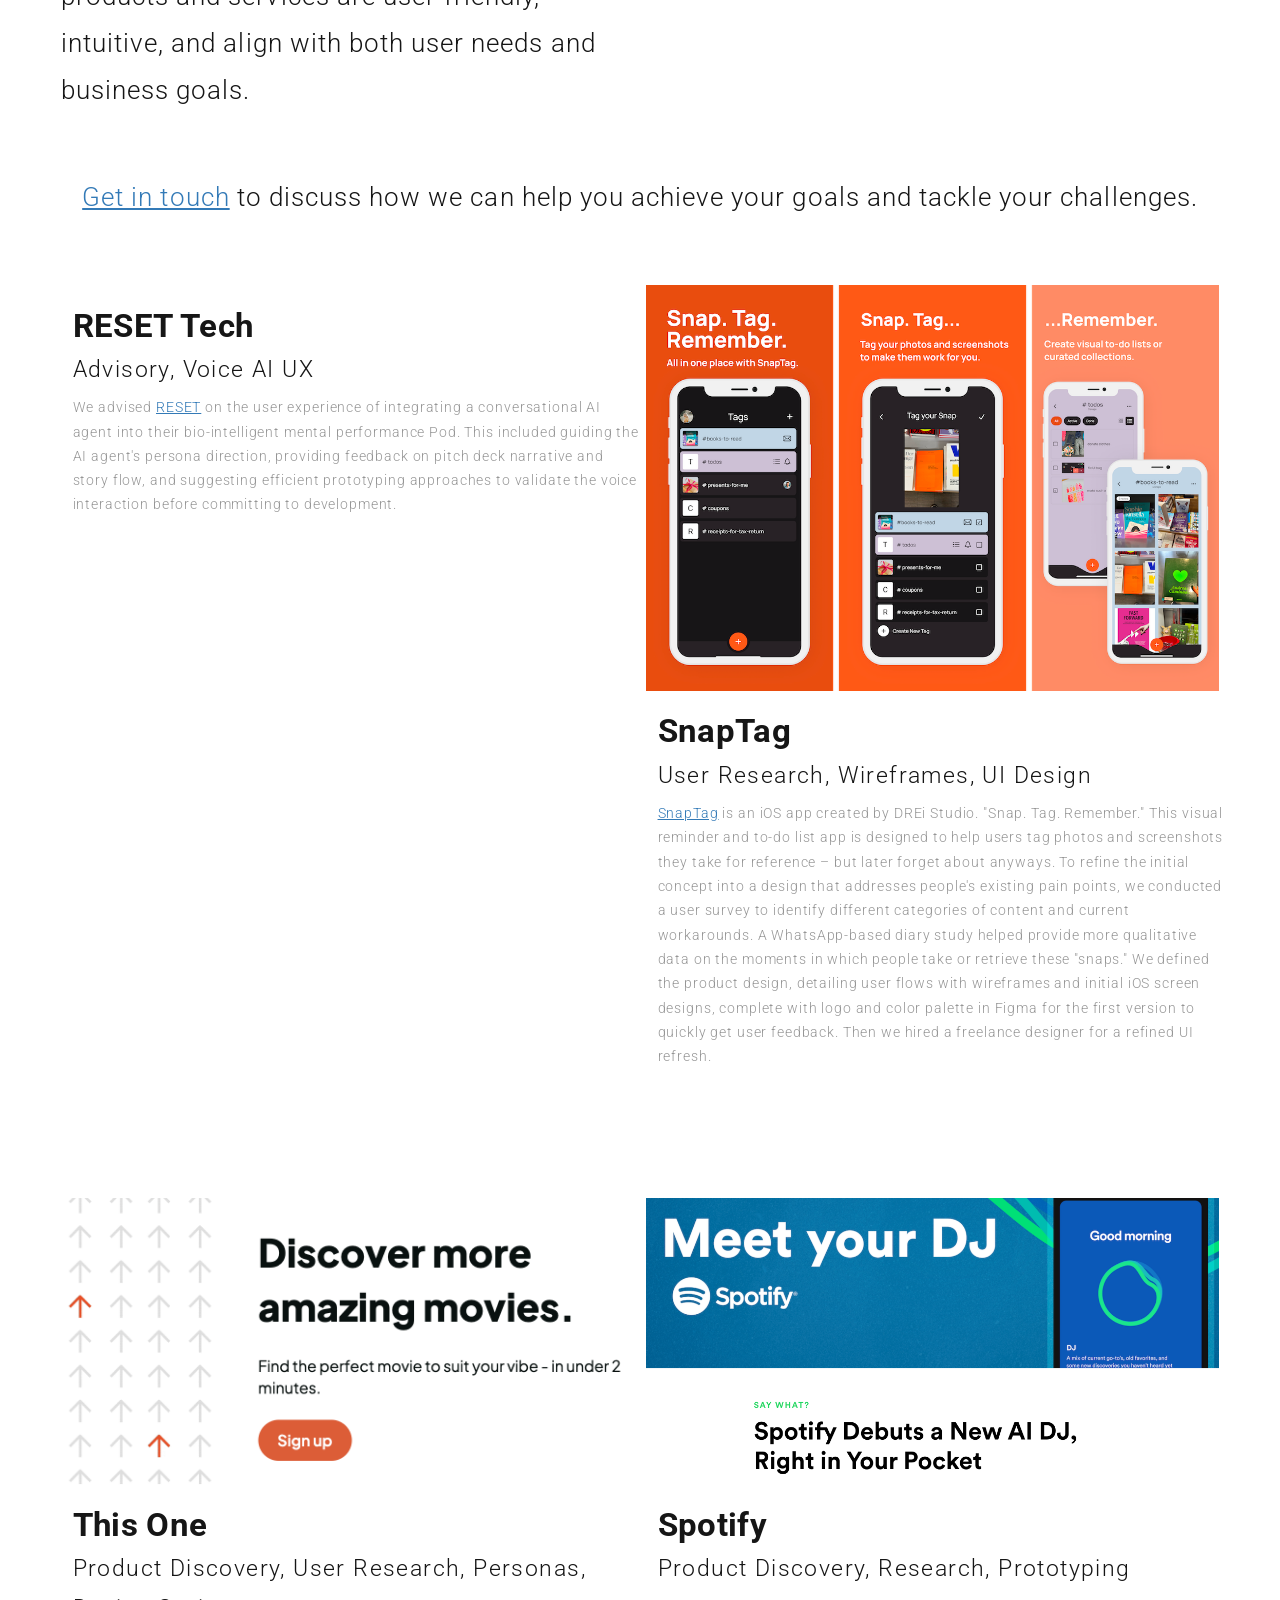
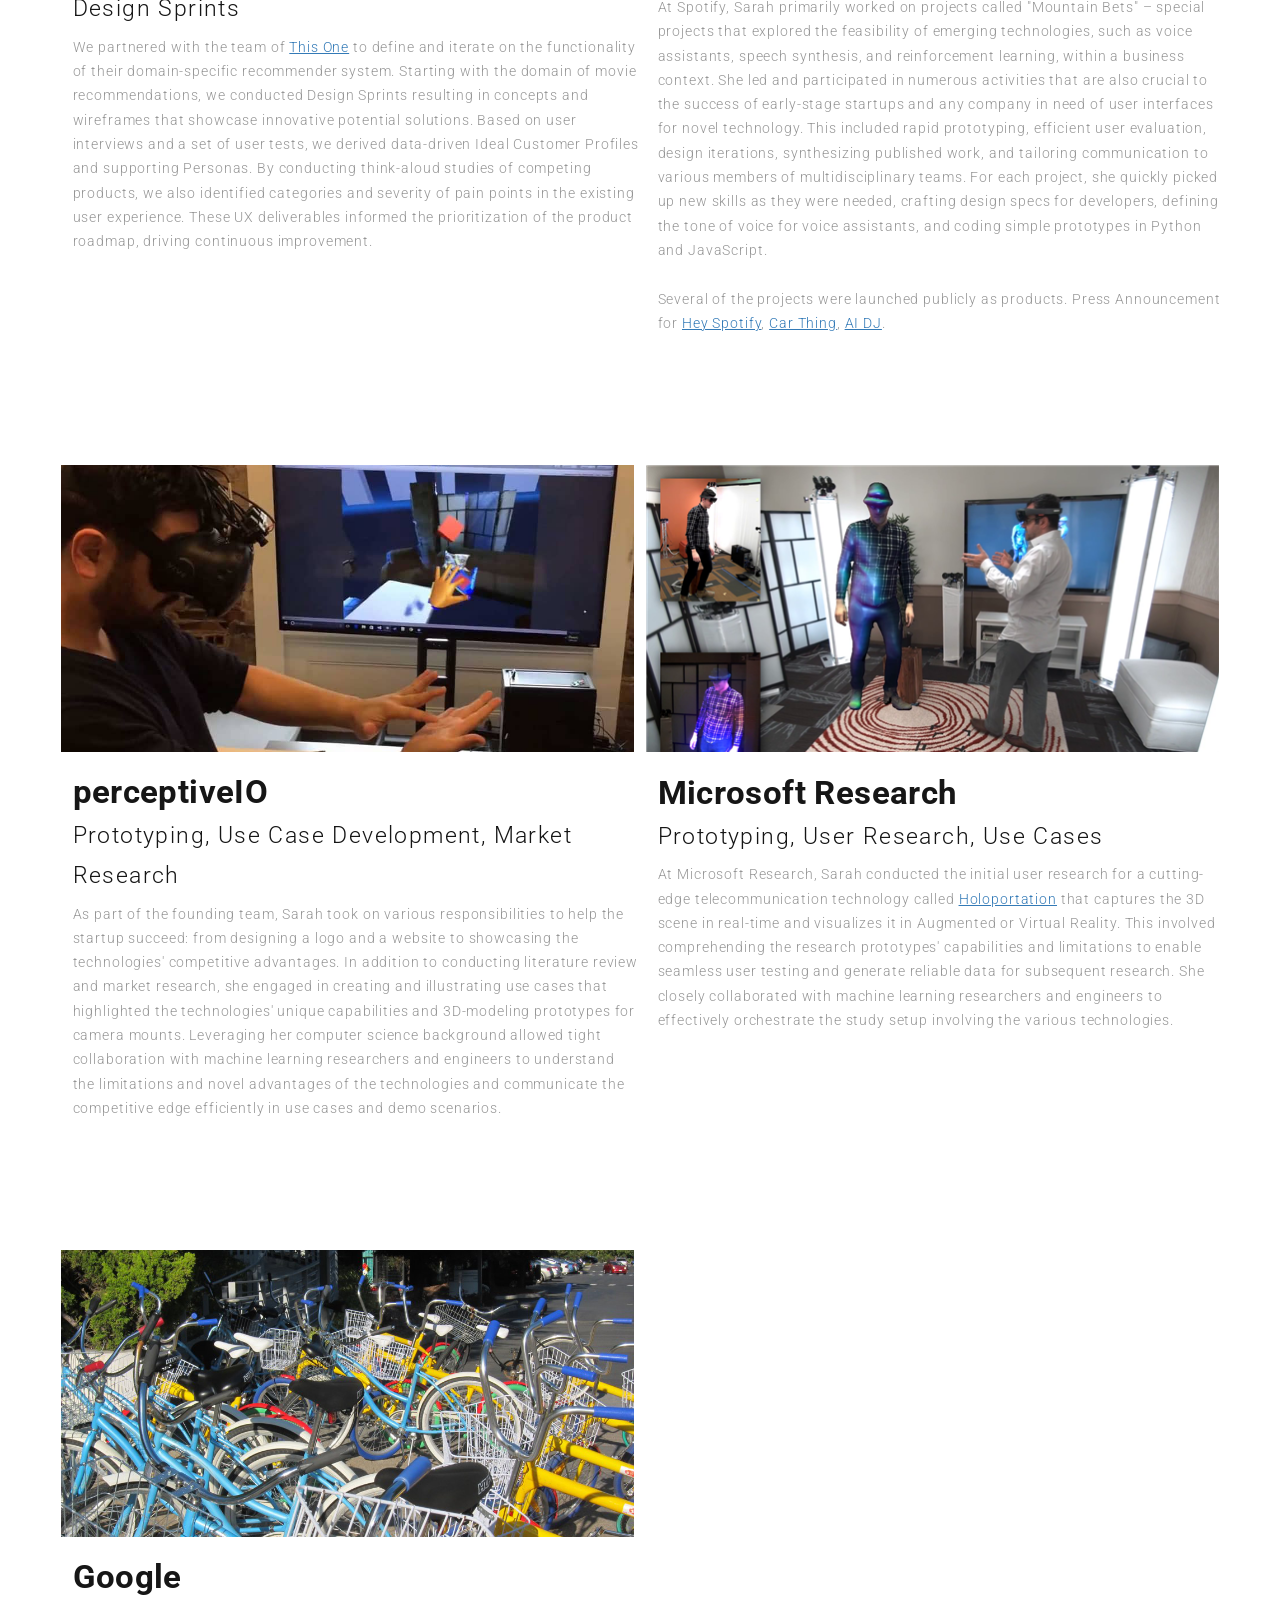
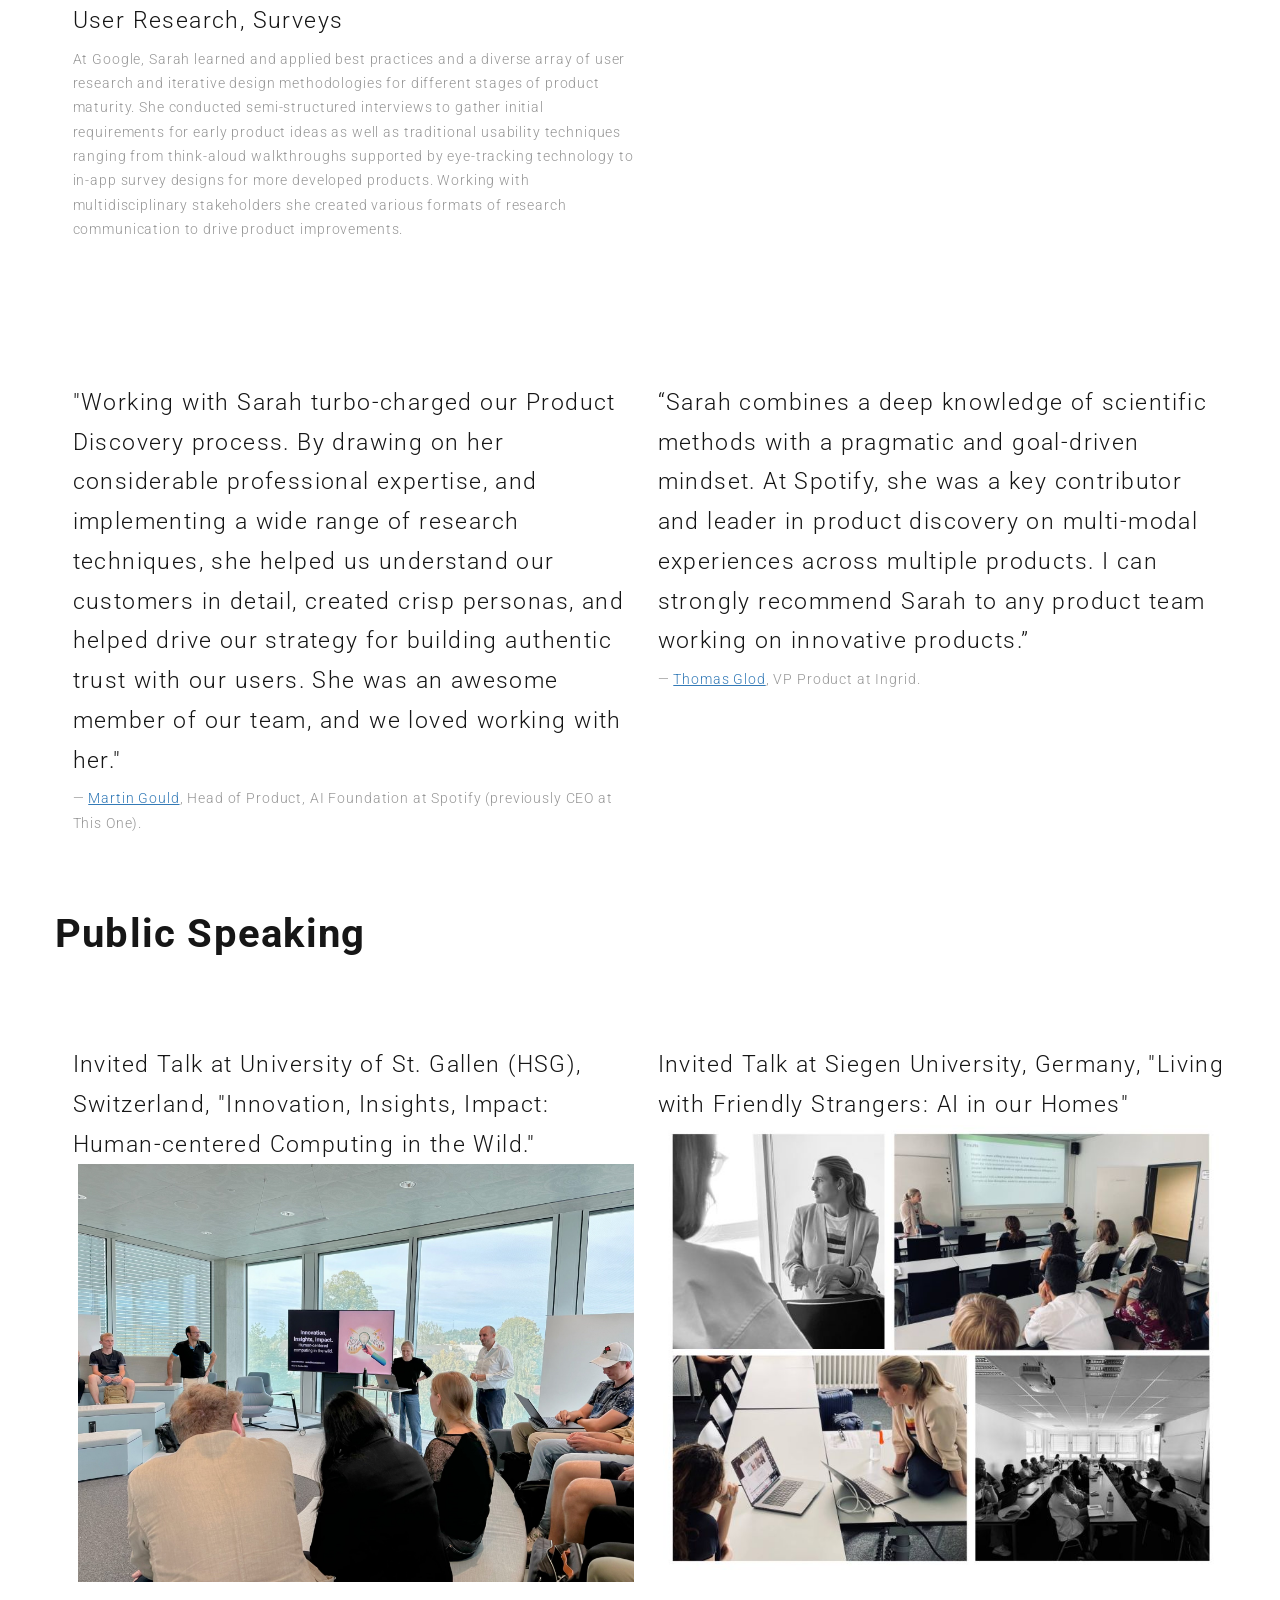
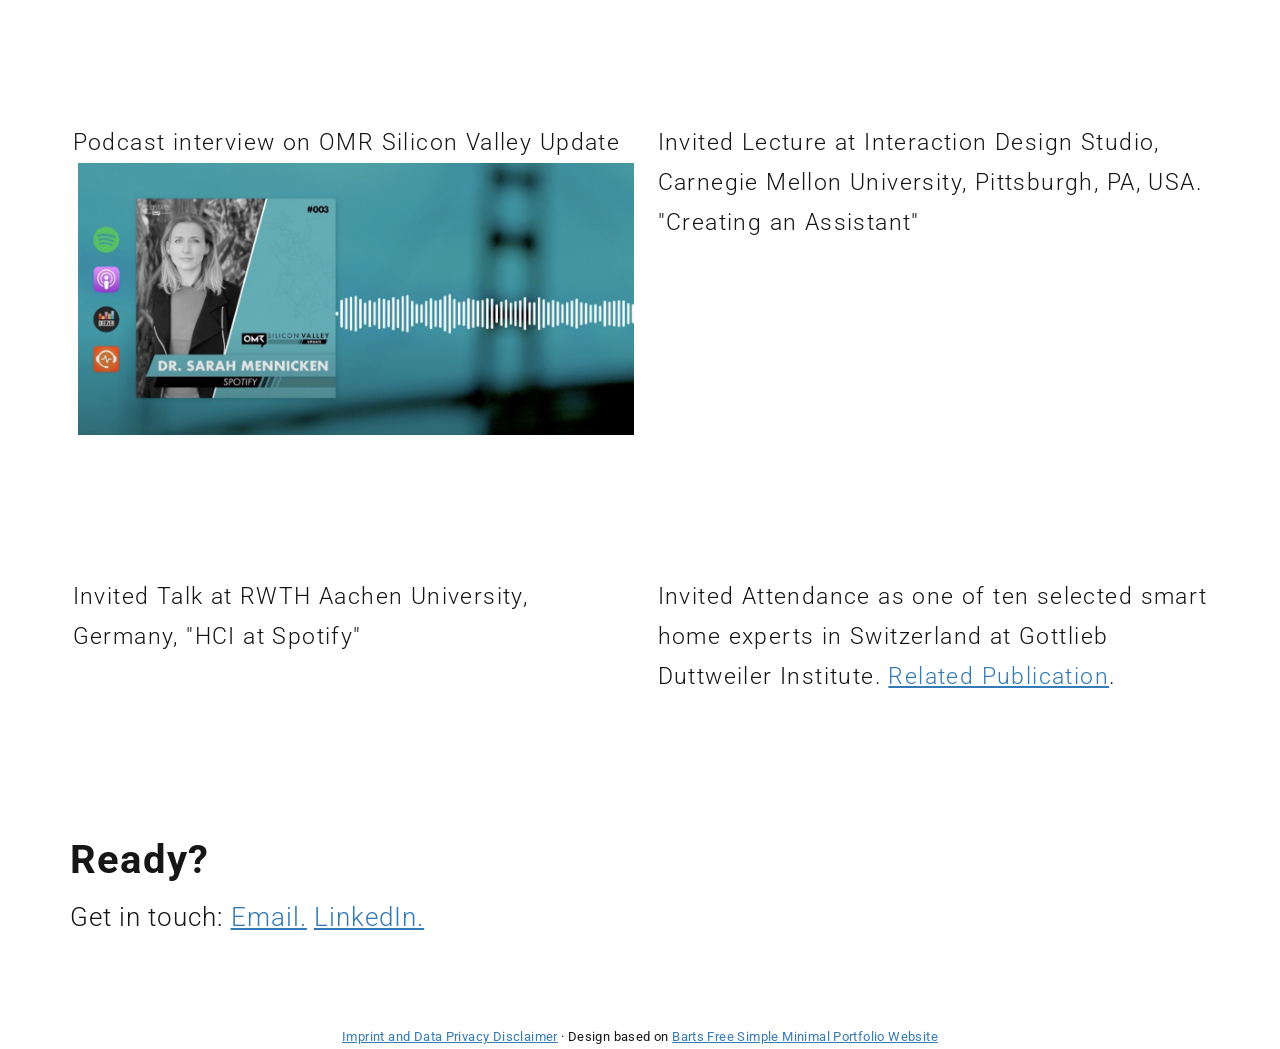
==== commit 529e2ab3: "Update text to use Sarah instead of "our founder" and fix testimonial pronouns Also includes layout " ====
--- a/index.html
+++ b/index.html
@@ -60,19 +60,17 @@
 			<div class="row">
 				<div class="col-md-12">
 					<div class="hero-bg">
-						<div class="fade-anime-top" style="display: flex; align-items: center; gap: 24px;">
-							<a href="/"><img src="img/drei-studio-logo.png" alt="DREi Studio" height="120"></a>
-							<div>
+						<div class="fade-anime-top" style="display: flex; align-items: center; gap: 24px; margin-bottom: 10px">
+							<a href="/"><img src="img/drei-studio-logo.png" alt="DREi Studio" height="120" style="margin-left: -10px"></a>
+							<div style="margin-top: 25px">
 								<h2 style="margin: 0; font-weight: 700;">Design, Research, Engineering for Innovation.</h2>
 								<h2 style="margin: 0;">An R&amp;D Studio for emerging tech.</h2>
 							</div>
 						</div>
 						<h3><a class="fade-anime-top" target="_blank" href="mailto:hello@drei-studio.ch">Email.</a>
 							<a class="fade-anime-top" href="https://www.linkedin.com/in/sarahmennicken/">LinkedIn.</a>
-							<a class="fade-anime-top"
-								href="https://scholar.google.com/citations?hl=en&user=EUQkylcAAAAJ">Google Scholar.</a>
-							<a class="fade-anime-top"
-								href="https://patents.google.com/?inventor=sarah+mennicken&oq=sarah+mennicken">Patents.</a>
+							<a class="fade-anime-top" href="https://scholar.google.com/citations?hl=en&amp;user=EUQkylcAAAAJ">Google Scholar.</a>
+							<a class="fade-anime-top" href="https://patents.google.com/?inventor=sarah+mennicken&amp;oq=sarah+mennicken">Patents.</a>
 						</h3>
 					</div>
 				</div>
@@ -199,7 +197,7 @@
 						<div class="prjct-wrt-left-wrk"> </div>
 						<div class="shw-cs2"> Spotify </div>
 						<div class="shw-cs4"> Product Discovery, Research, Prototyping </div>
-						<div class="shw-cs"> At Spotify, our founder primarily worked on projects called
+						<div class="shw-cs"> At Spotify, Sarah primarily worked on projects called
 							&quot;Mountain Bets&quot; &ndash; special projects that explored the feasibility
 							of emerging technologies, such as voice assistants, speech
 							synthesis, and reinforcement learning, within a business
@@ -234,7 +232,7 @@
 						<div class="prjct-wrt-left-wrk"> </div>
 						<div class="shw-cs2"> perceptiveIO </div>
 						<div class="shw-cs4"> Prototyping, Use Case Development, Market Research </div>
-						<div class="shw-cs"> As part of the founding team, our founder took on various responsibilities
+						<div class="shw-cs"> As part of the founding team, Sarah took on various responsibilities
 							to help the startup succeed: from designing
 							a logo and a website to showcasing the technologies' competitive
 							advantages. In addition to conducting literature review and
@@ -256,7 +254,7 @@
 						<div class="prjct-wrt-left-wrk"> </div>
 						<div class="shw-cs2"> Microsoft Research </div>
 						<div class="shw-cs4"> Prototyping, User Research, Use Cases </div>
-						<div class="shw-cs"> At Microsoft Research, our founder conducted the initial user research
+						<div class="shw-cs"> At Microsoft Research, Sarah conducted the initial user research
 							for a cutting-edge telecommunication technology called
 							<a rel="noopener noreferrer" target="_blank" href="https://www.microsoft.com/en-us/research/project/holoportation-3/?from=https://research.microsoft.com/en-us/projects/holoportation/&amp;type=exact">
 								<u>Holoportation</u></a>
@@ -280,7 +278,7 @@
 						<div class="prjct-wrt-right-wrk"> </div>
 						<div class="shw-cs2"> Google </div>
 						<div class="shw-cs4"> User Research, Surveys </div>
-						<div class="shw-cs"> At Google, our founder learned and applied best practices and a
+						<div class="shw-cs"> At Google, Sarah learned and applied best practices and a
 							diverse array of user research and iterative design
 							methodologies for different stages of product maturity. She
 							conducted semi-structured interviews to gather initial
@@ -301,15 +299,15 @@
 					<div class="prjct-bg">
 						<div class="shw-cs4">
 							<div>
-								"Working with DREi Studio turbo-charged our Product Discovery process. By drawing on
-								considerable professional expertise, and implementing a wide range of research
-								techniques, they helped us understand our customers in detail, created crisp personas,
-								and helped drive our strategy for building authentic trust with our users. They were an
-								awesome addition to our team, and we loved working with them."
+								"Working with Sarah turbo-charged our Product Discovery process. By drawing on
+								her considerable professional expertise, and implementing a wide range of research
+								techniques, she helped us understand our customers in detail, created crisp personas,
+								and helped drive our strategy for building authentic trust with our users. She was an
+								awesome member of our team, and we loved working with her."
 							</div>
 						</div>
 						<div class="shw-cs"> — <a rel="noopener noreferrer" target="_blank" href="https://uk.linkedin.com/in/martin-gould-084a7271">Martin
-								Gould</a>, CEO at This One. </div>
+								Gould</a>, Head of Product, AI Foundation at Spotify (previously CEO at This One). </div>
 					</div>
 				</div>
 
@@ -325,7 +323,7 @@
 							</div>
 						</div>
 						<div class="shw-cs"> &mdash; <a href="https://se.linkedin.com/in/thomasglod">Thomas Glod</a>, VP
-							Product at Pley. </div>
+							Product at Ingrid. </div>
 					</div>
 				</div>
 			</div>
@@ -336,9 +334,7 @@
 				<div class="col-md-6 col-xs-12">
 					<div class="prjct-bg">
 						<div class="shw-cs4">Invited Talk at University of St. Gallen (HSG), Switzerland, <span class="highlight">"Innovation, Insights, Impact: Human-centered Computing in the Wild."</span>
-							<a rel="noopener noreferrer" target="_blank"
-								href="https://www.linkedin.com/posts/sarahmennicken_hci-techinnovation-sarahmennicken-activity-7118549237914558465-m--c?utm_source=share&utm_medium=member_desktop">
-								<img src="img/covers/hsg.jpeg" alt="" class="img-prjct-wrk"> </a>
+							<img src="img/covers/hsg.jpeg" alt="" class="img-prjct-wrk">
 						</div>
 					</div>
 				</div>
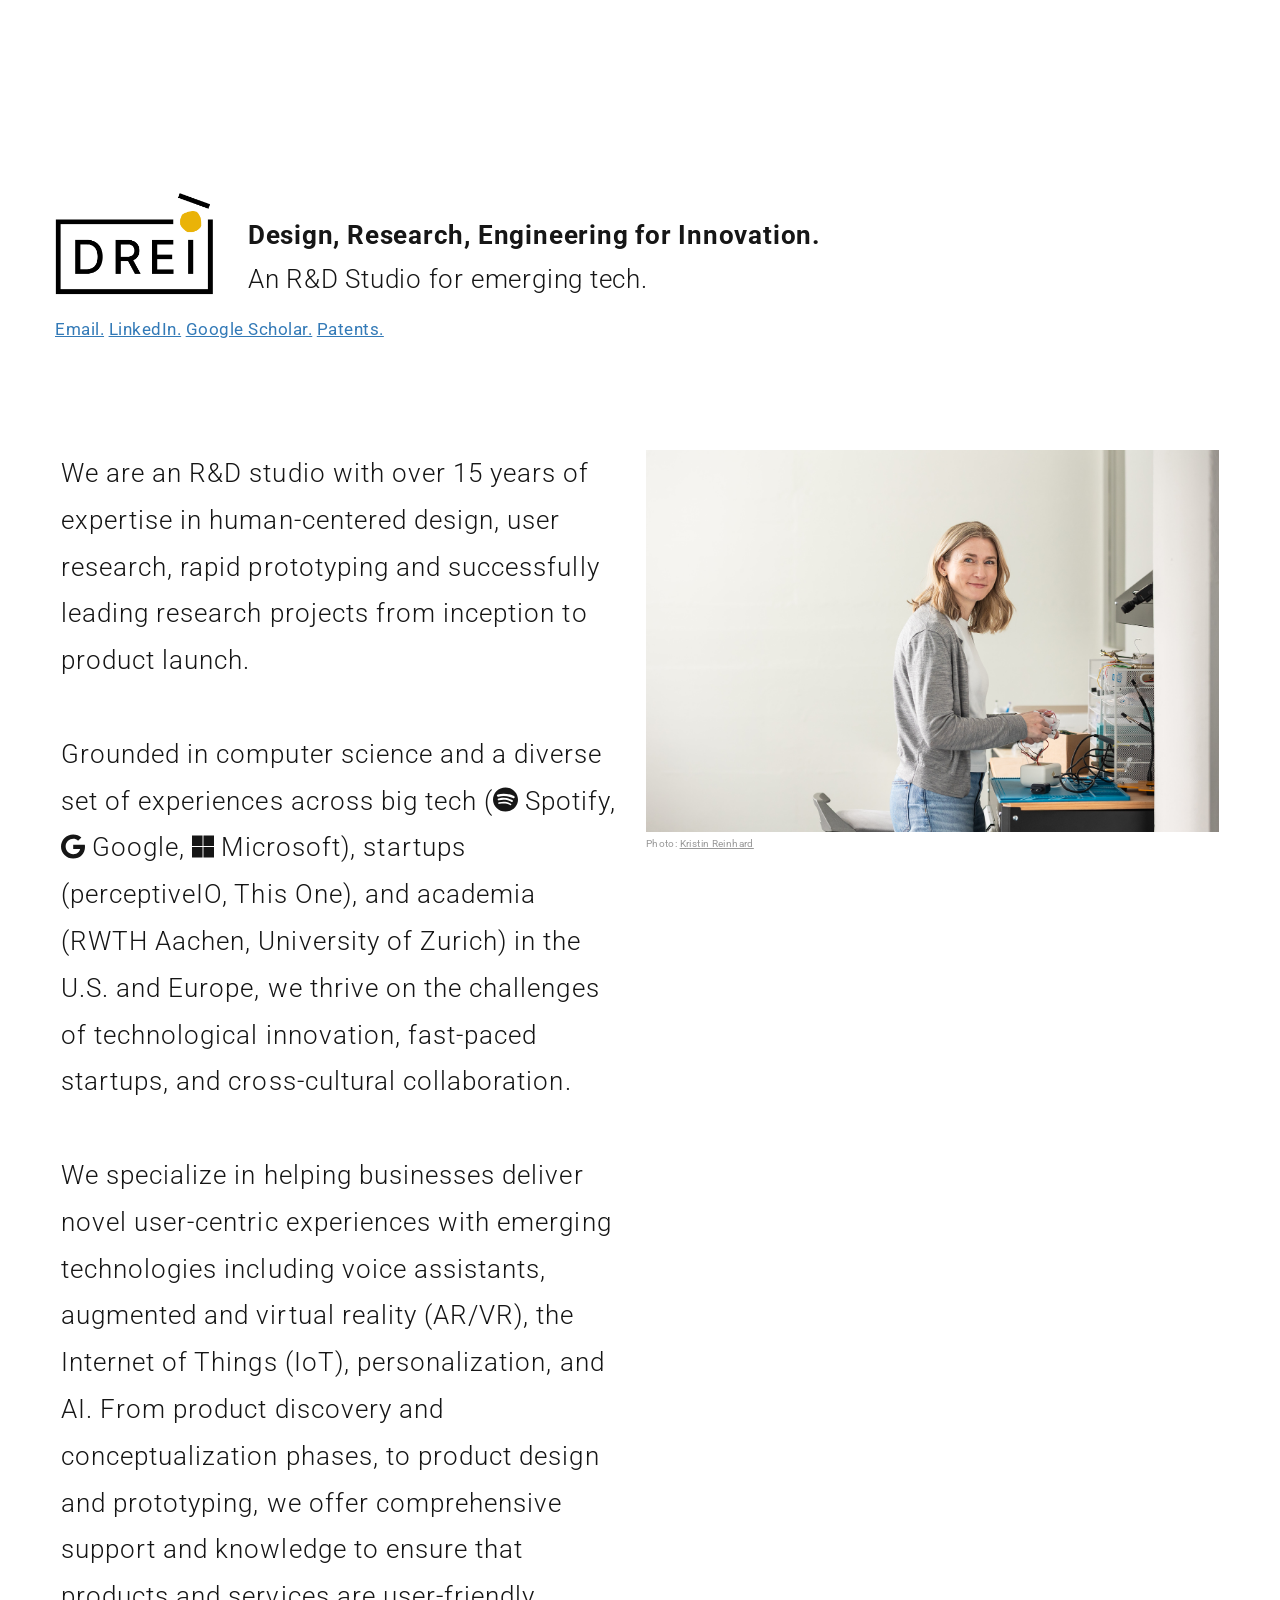
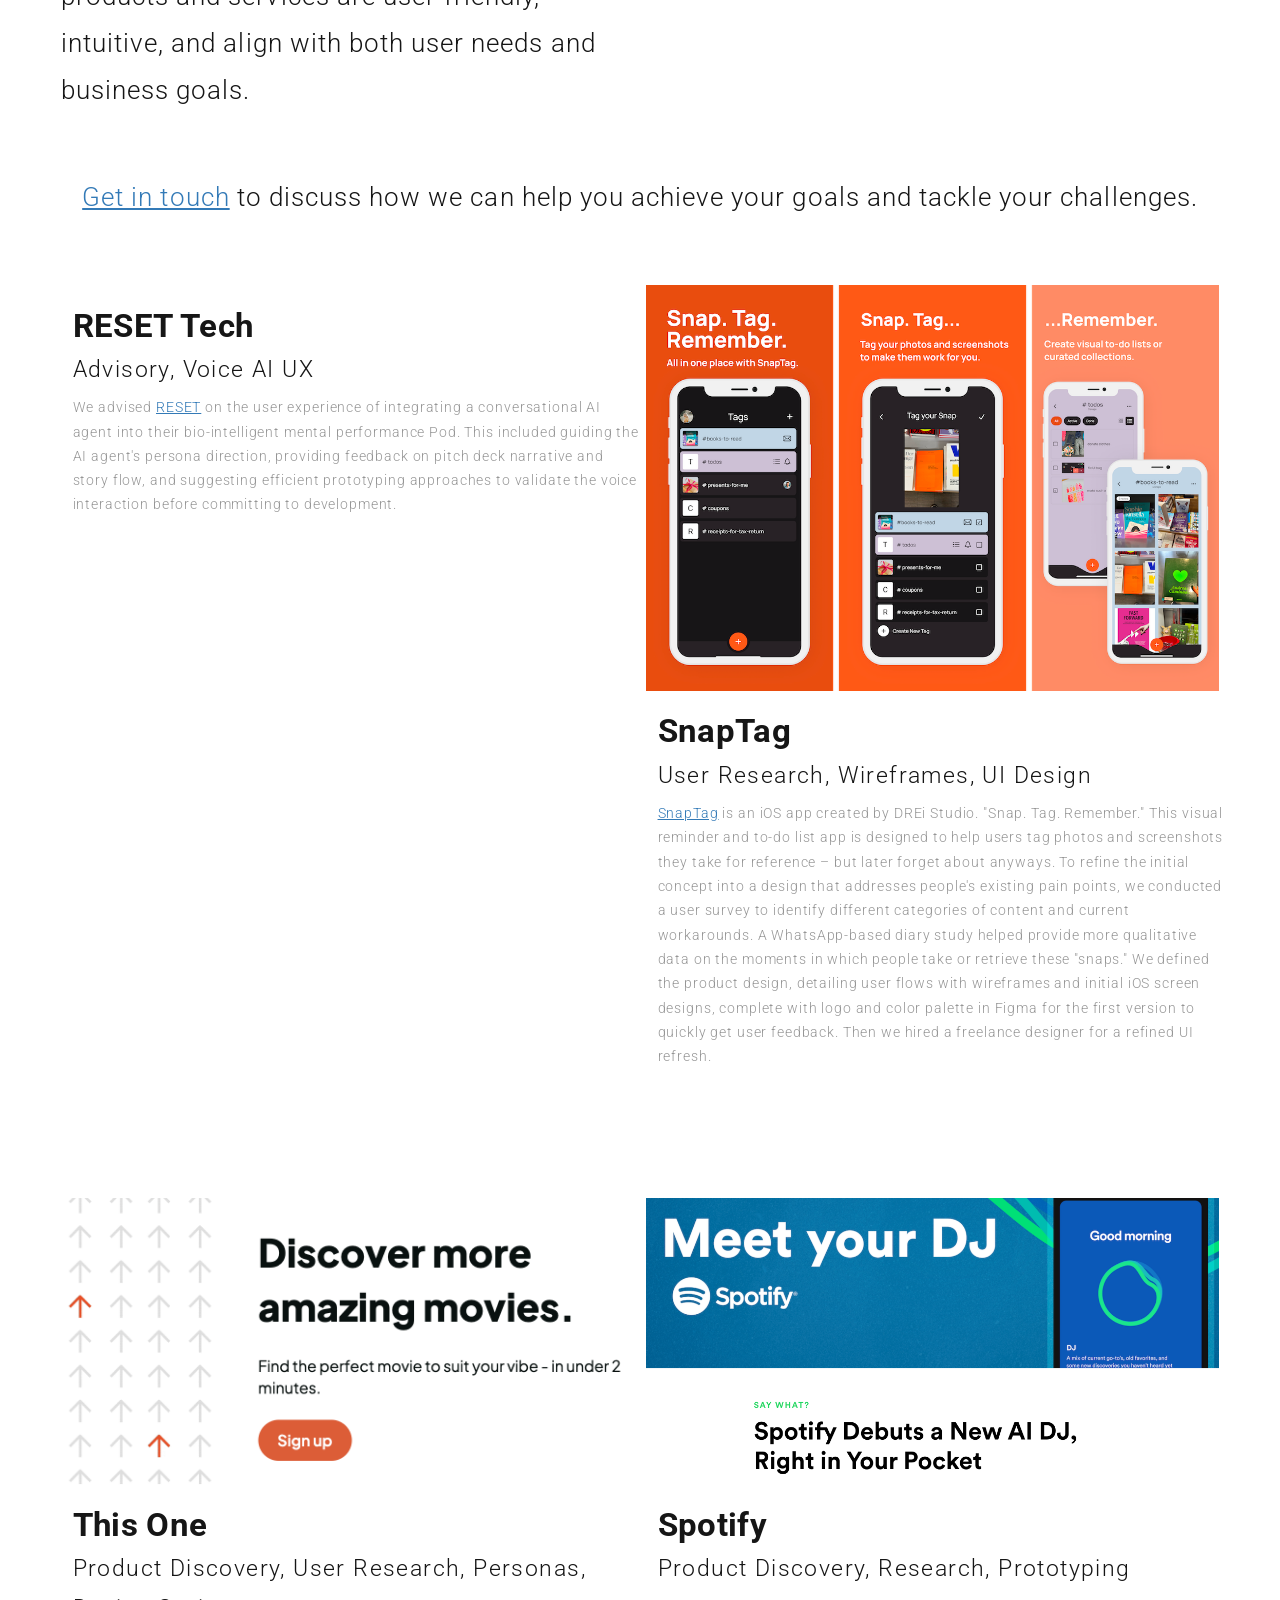
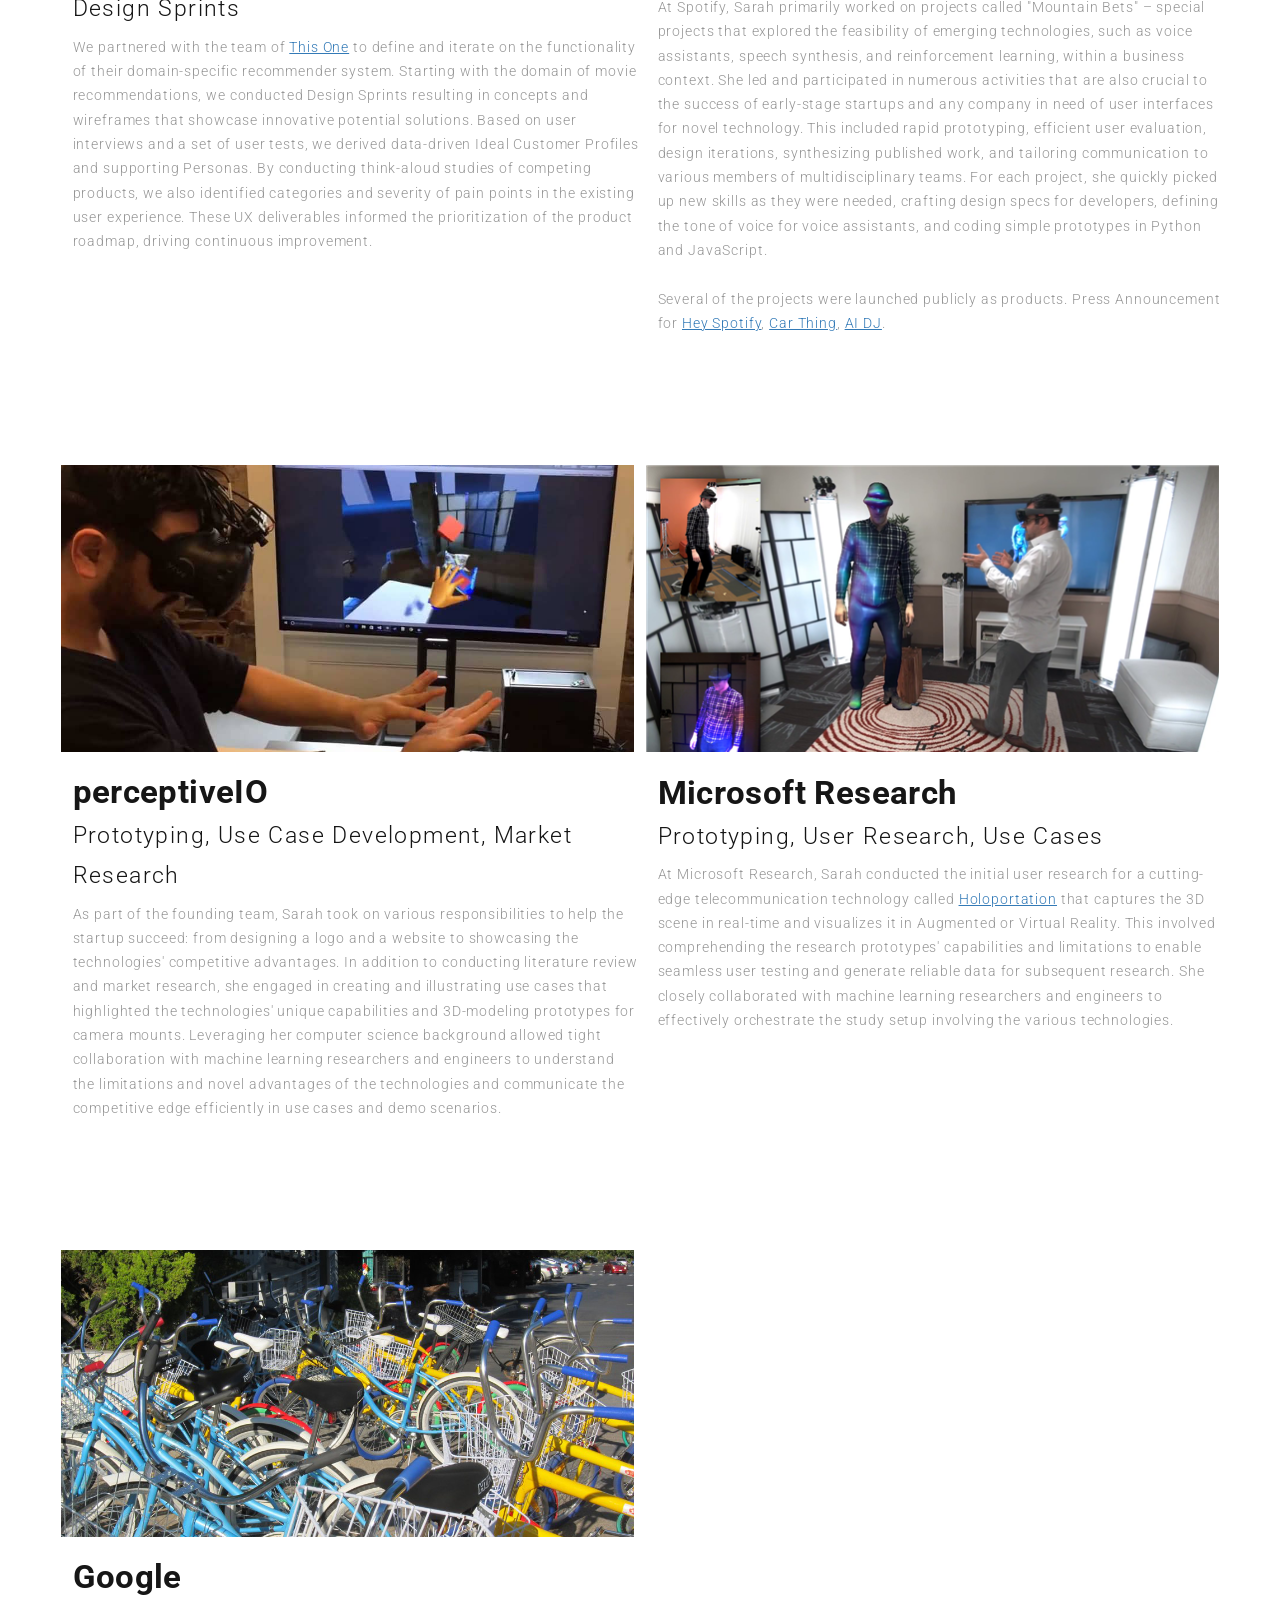
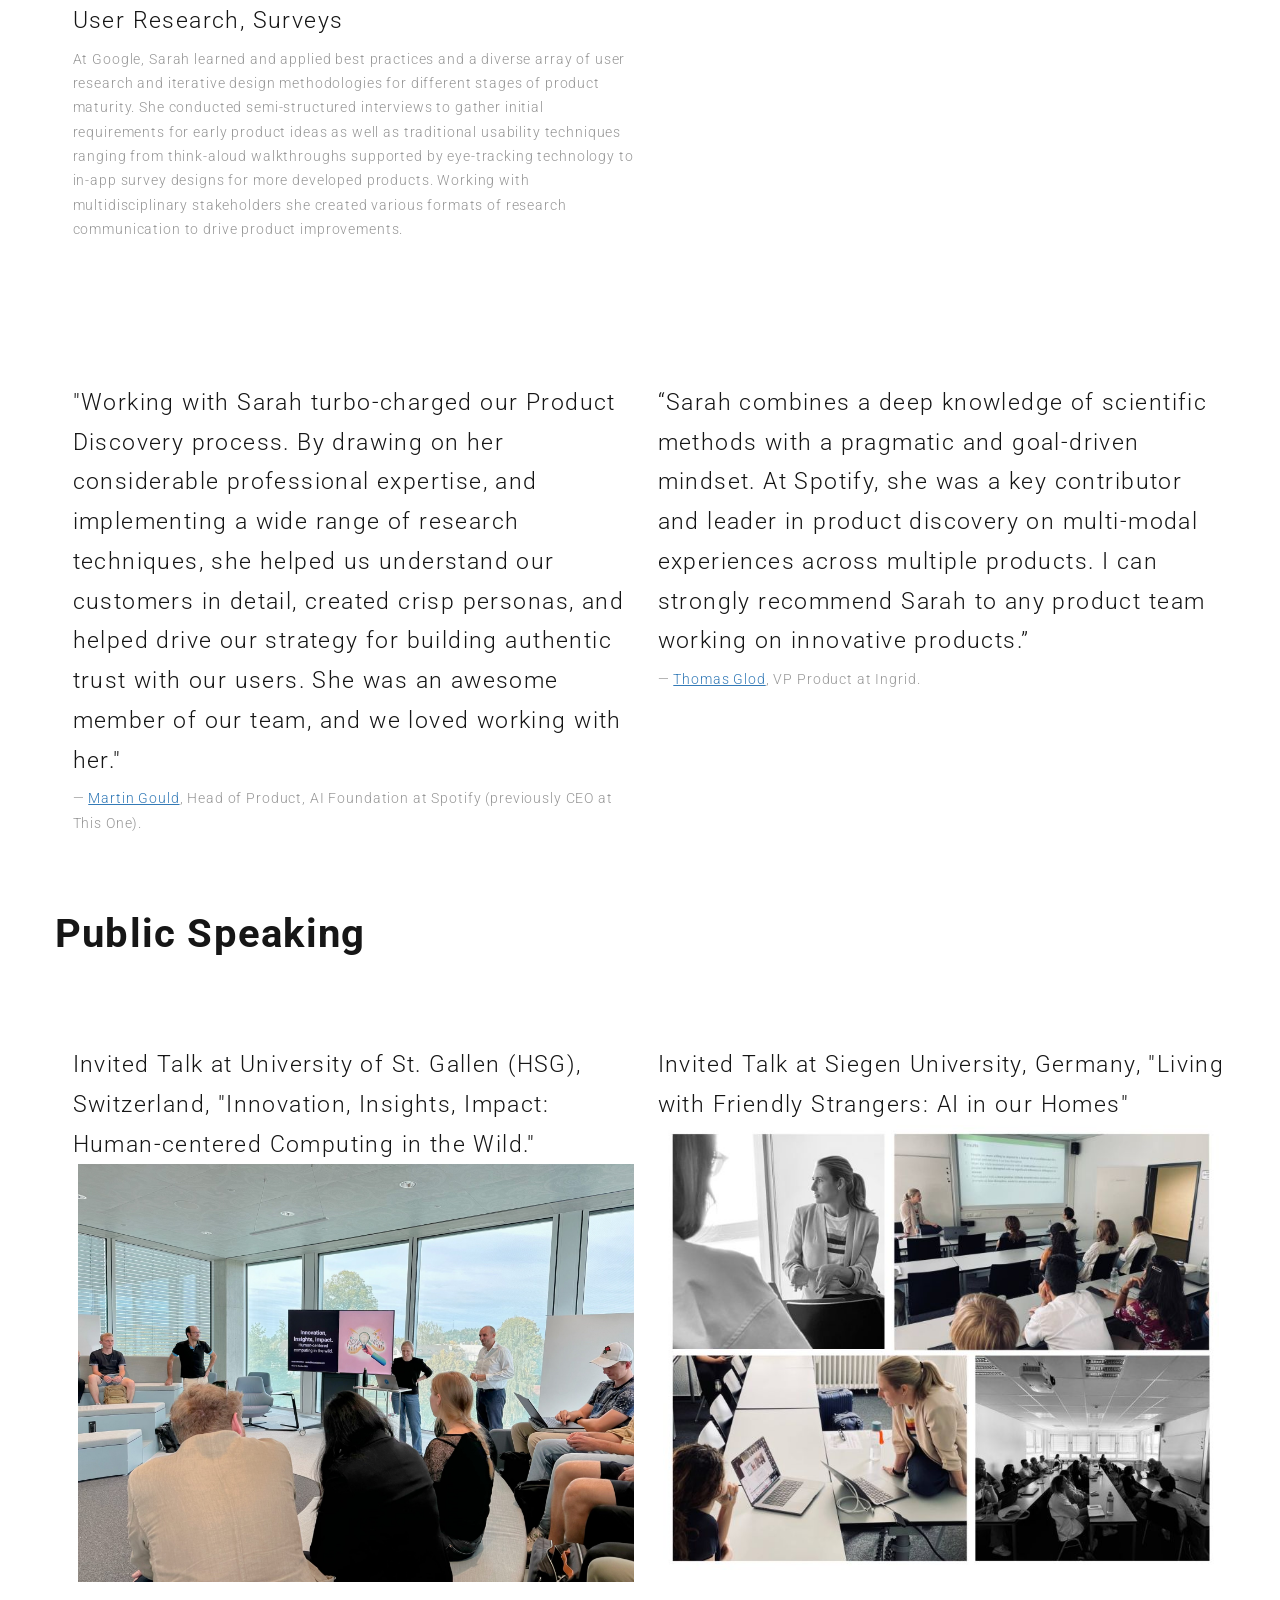
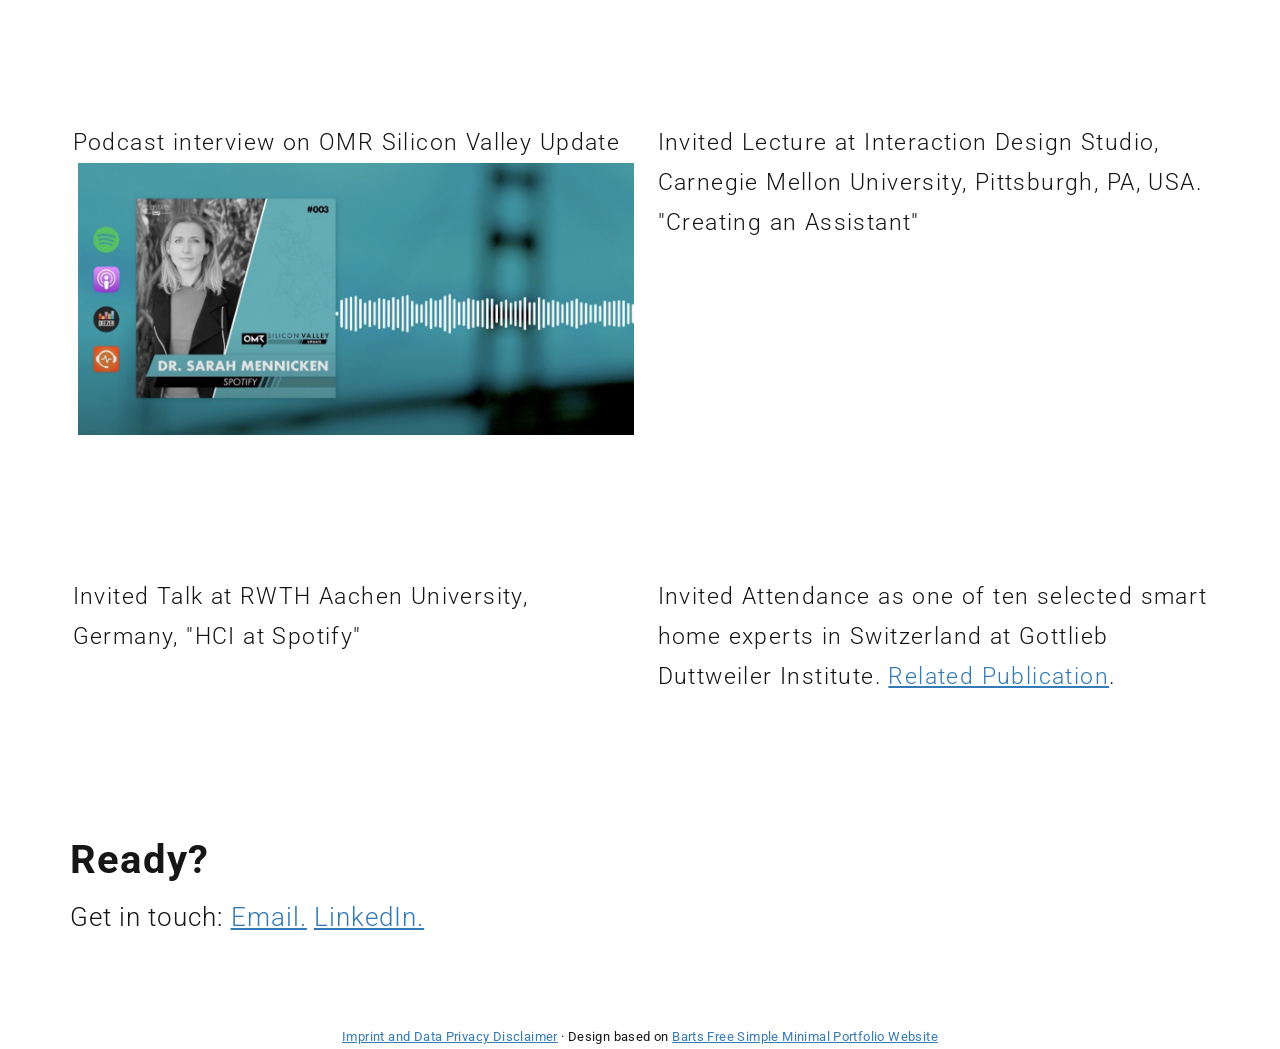
==== commit a0ba7f0c: "Update contact email to hello@dreistudio.ch and refresh logo Co-Authored-By: Claude Opus 4.6 (1M con" ====
--- a/index.html
+++ b/index.html
@@ -67,7 +67,7 @@
 								<h2 style="margin: 0;">An R&amp;D Studio for emerging tech.</h2>
 							</div>
 						</div>
-						<h3><a class="fade-anime-top" target="_blank" href="mailto:hello@drei-studio.ch">Email.</a>
+						<h3><a class="fade-anime-top" target="_blank" href="mailto:hello@dreistudio.ch">Email.</a>
 							<a class="fade-anime-top" href="https://www.linkedin.com/in/sarahmennicken/">LinkedIn.</a>
 							<a class="fade-anime-top" href="https://scholar.google.com/citations?hl=en&amp;user=EUQkylcAAAAJ">Google Scholar.</a>
 							<a class="fade-anime-top" href="https://patents.google.com/?inventor=sarah+mennicken&amp;oq=sarah+mennicken">Patents.</a>
@@ -124,7 +124,7 @@
 					<div class="lg-col-bg">
 						<div class="lg-col-wrt2">
 
-							<span class="highlight-blue"><a href="mailto:hello@drei-studio.ch">Get in touch</a></span>
+							<span class="highlight-blue"><a href="mailto:hello@dreistudio.ch">Get in touch</a></span>
 							to discuss how we can help you achieve your goals and tackle your challenges.
 						</div>
 					</div>
@@ -401,7 +401,7 @@
 					<div class="footer-bg">
 						<div class="col-md-4 col-xs-12">
 							<h1 class="tfv"> Ready? </h1>
-							<div class="ftr-lnk"> Get in touch: <a target="_blank" href="mailto:hello@drei-studio.ch">Email.</a> <a
+							<div class="ftr-lnk"> Get in touch: <a target="_blank" href="mailto:hello@dreistudio.ch">Email.</a> <a
 								rel="noopener noreferrer" target="_blank" href="https://www.linkedin.com/in/sarahmennicken/">LinkedIn.</a></div>
 						</div>
 					</div>
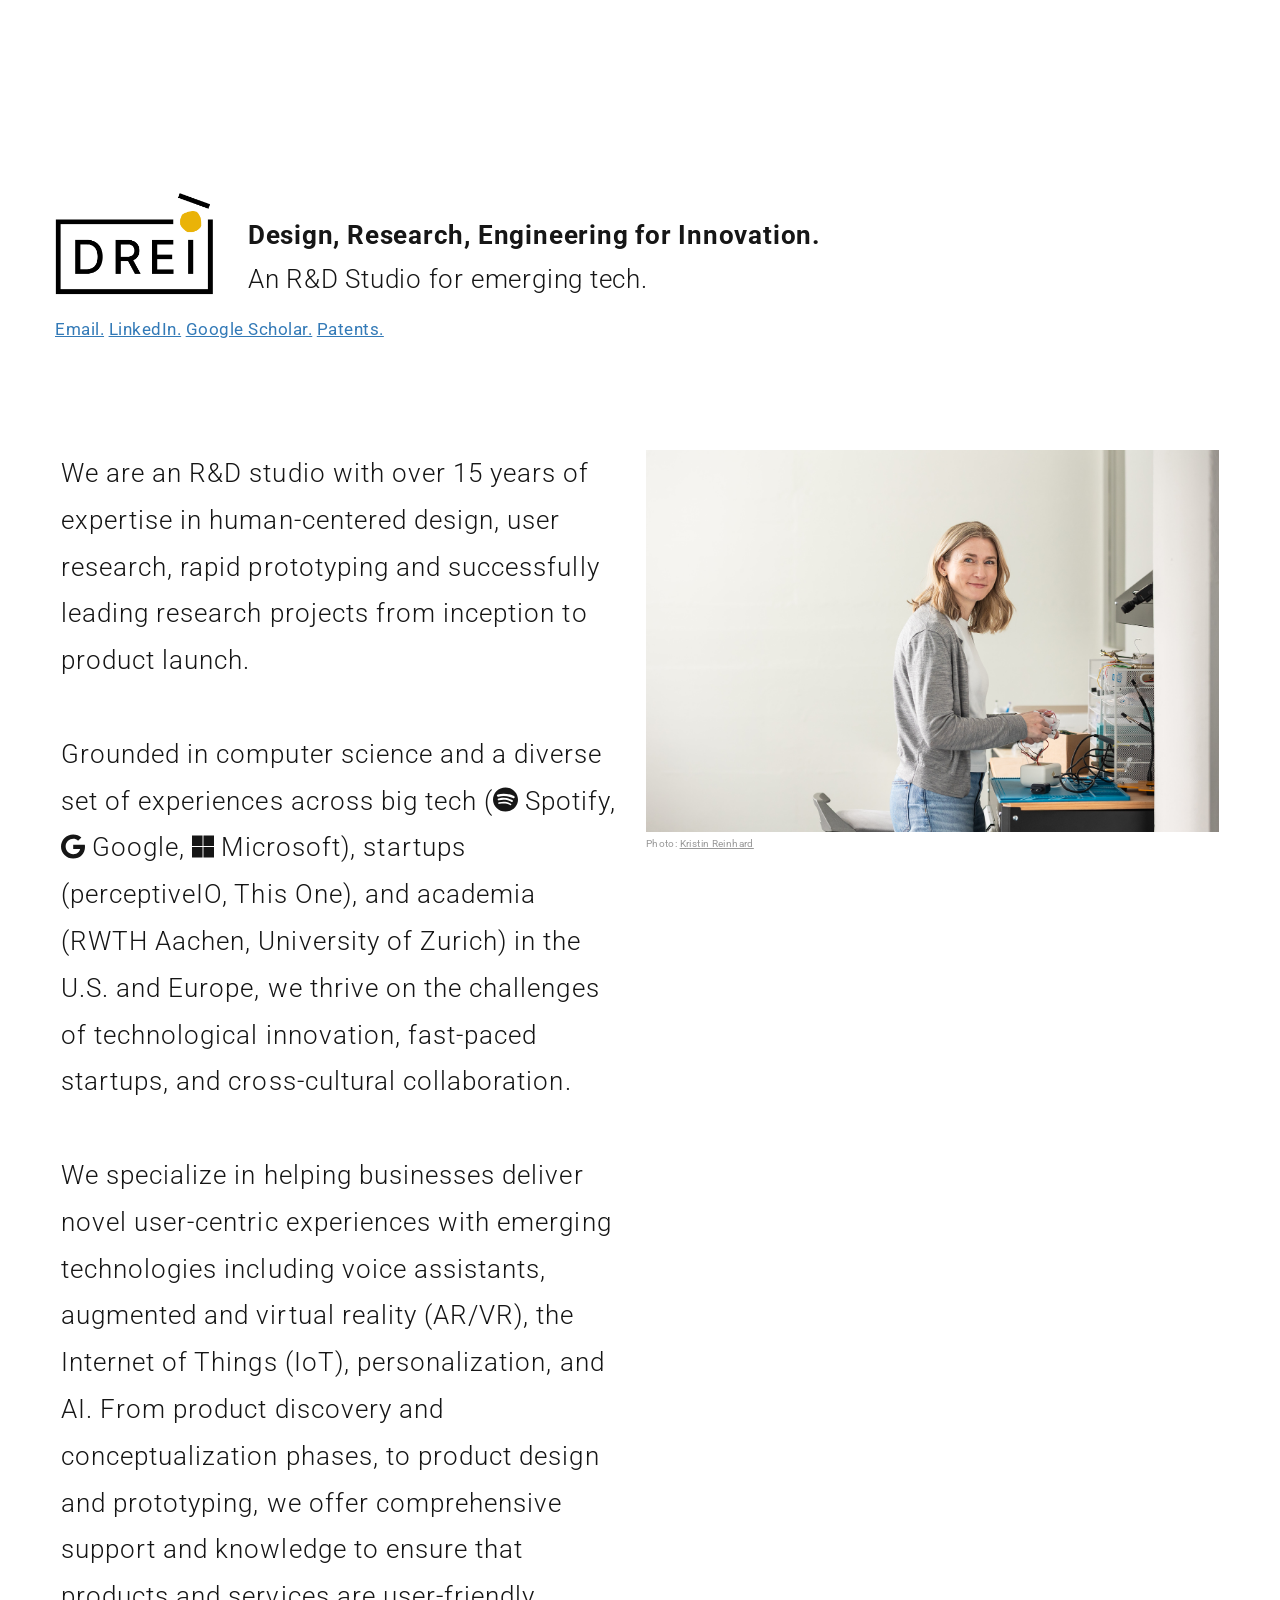
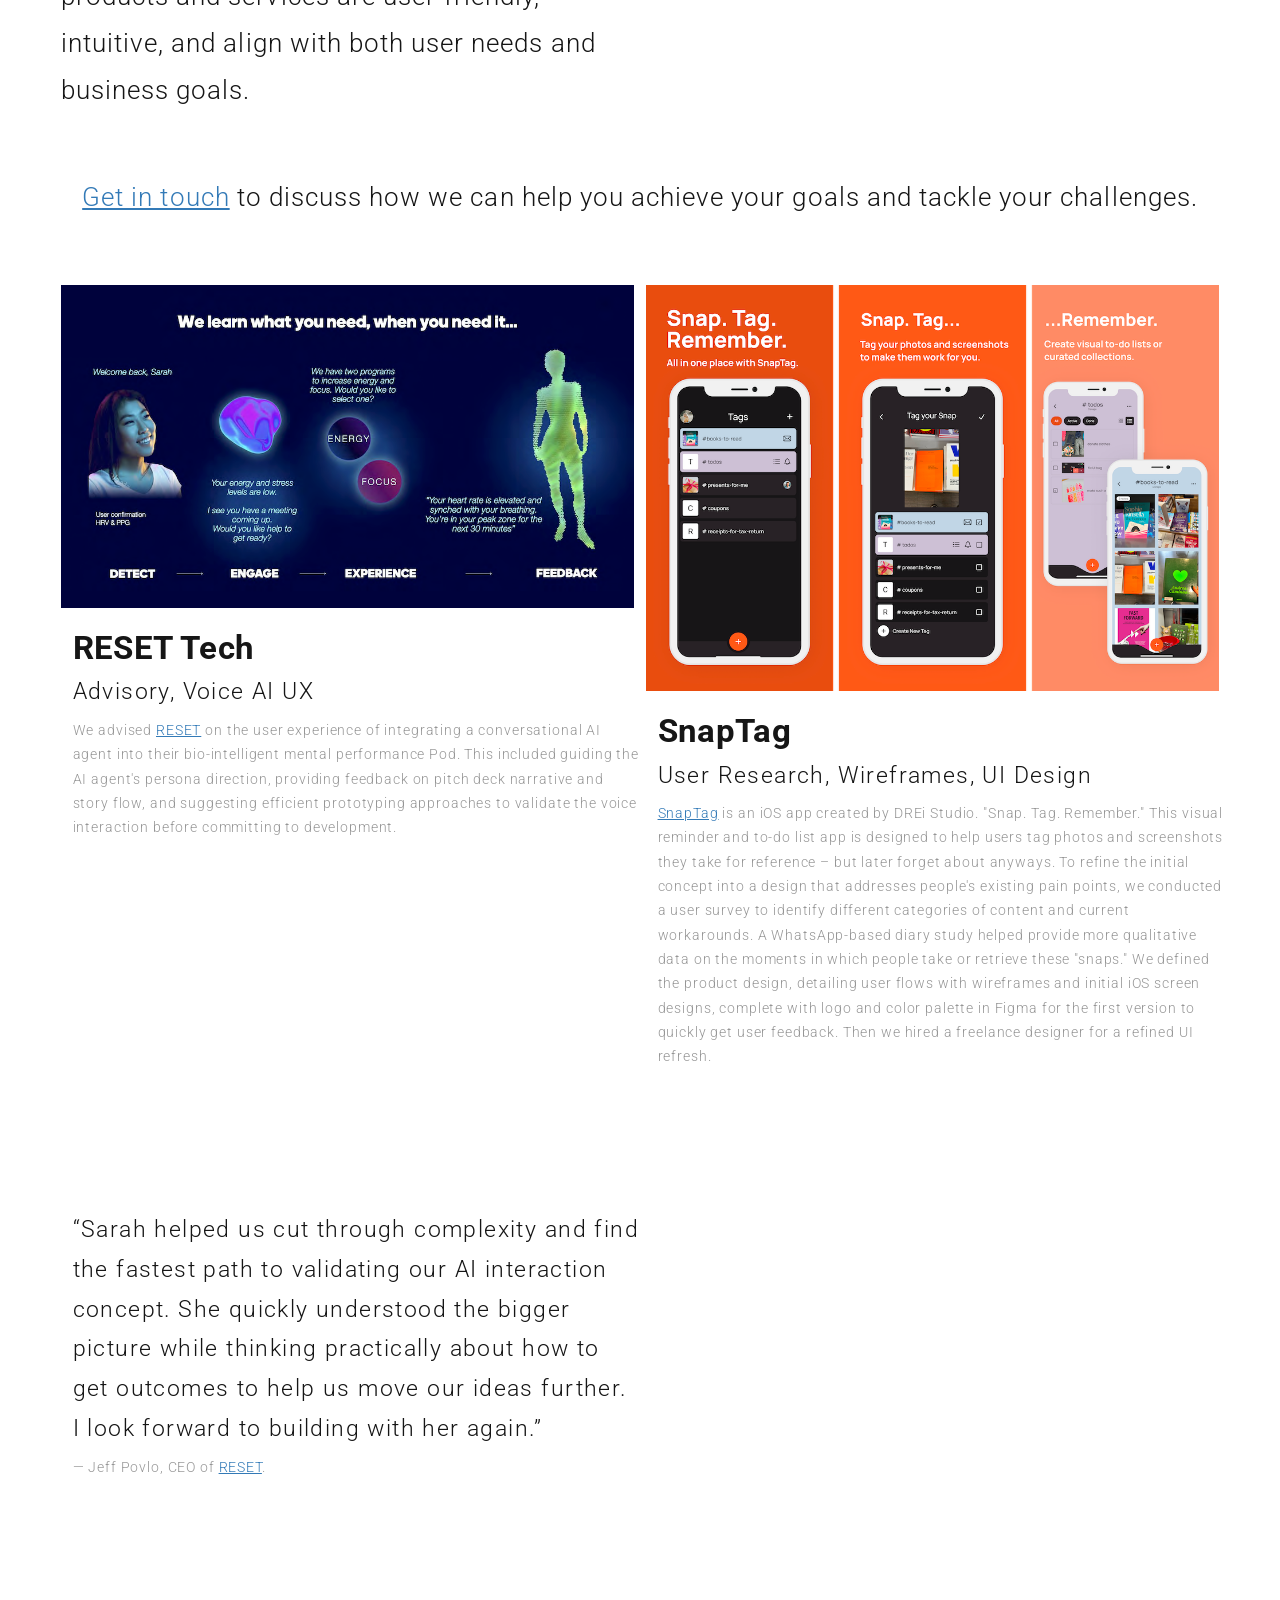
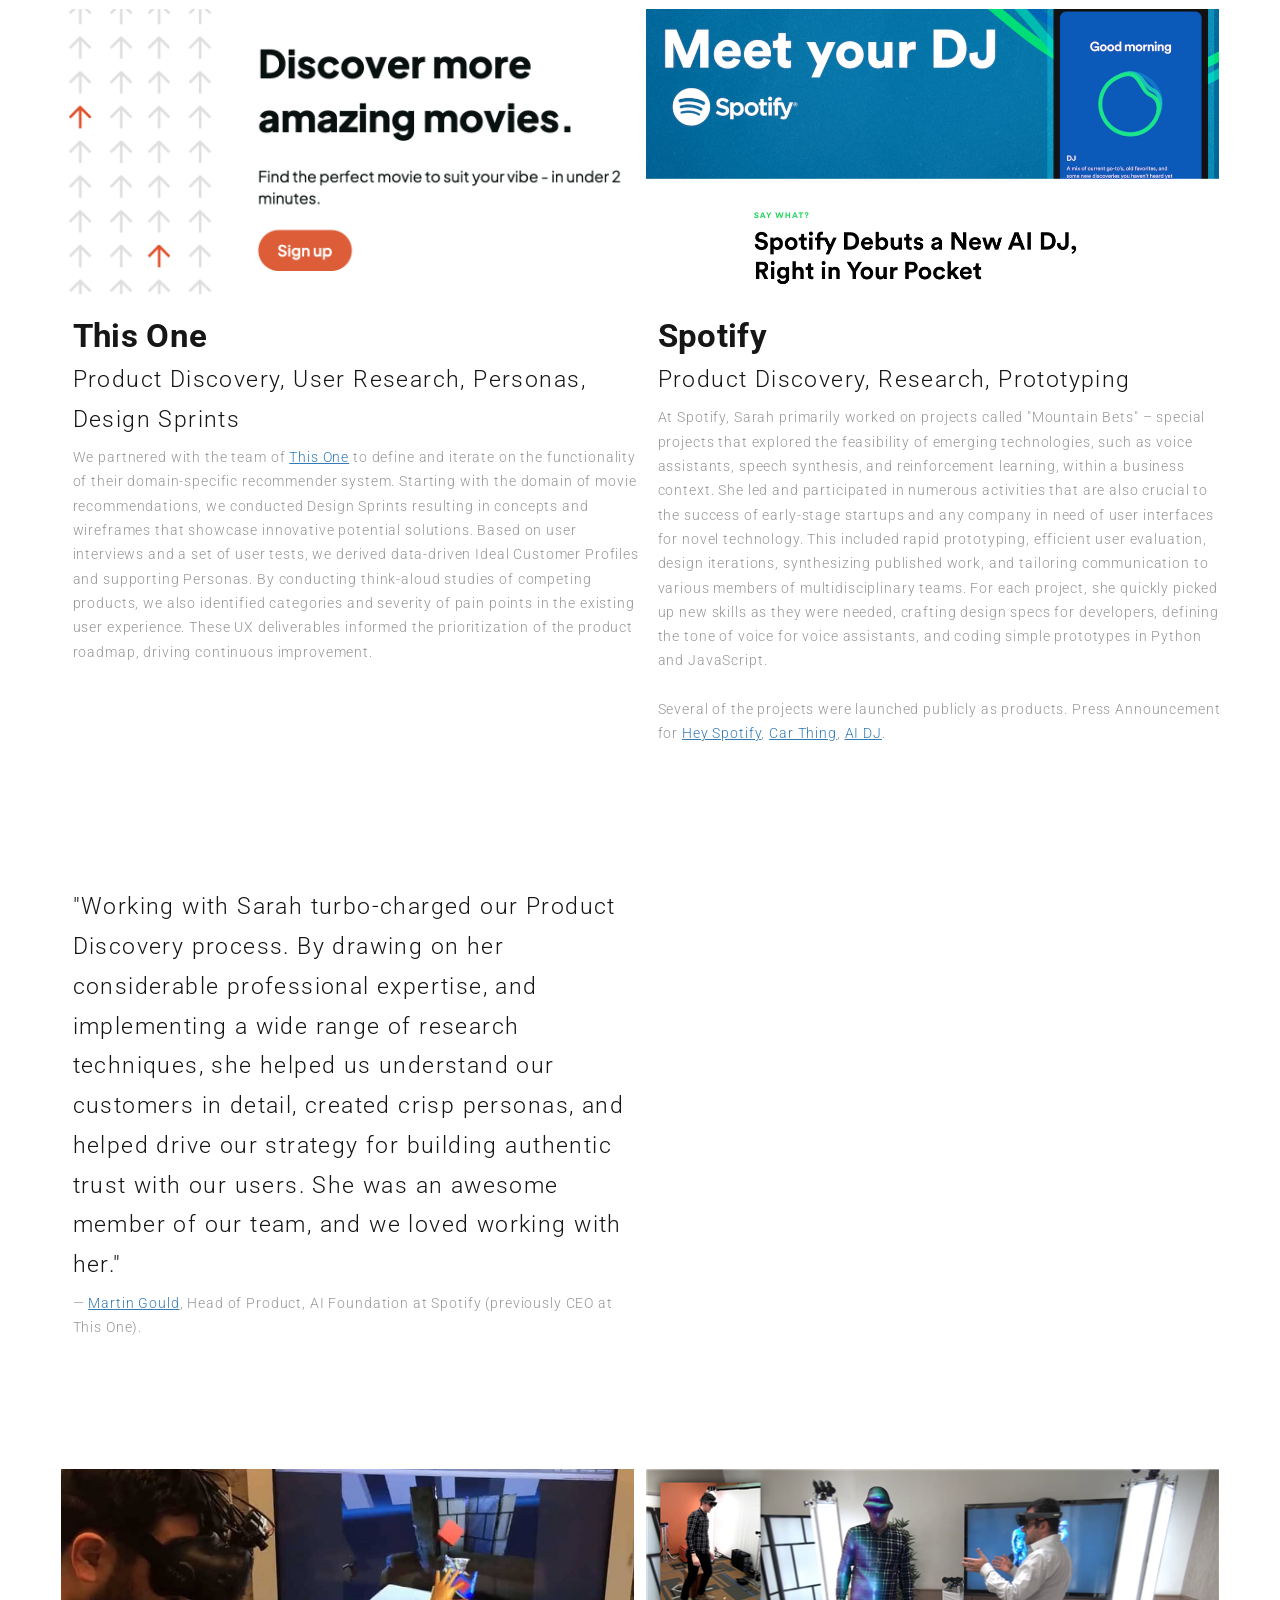
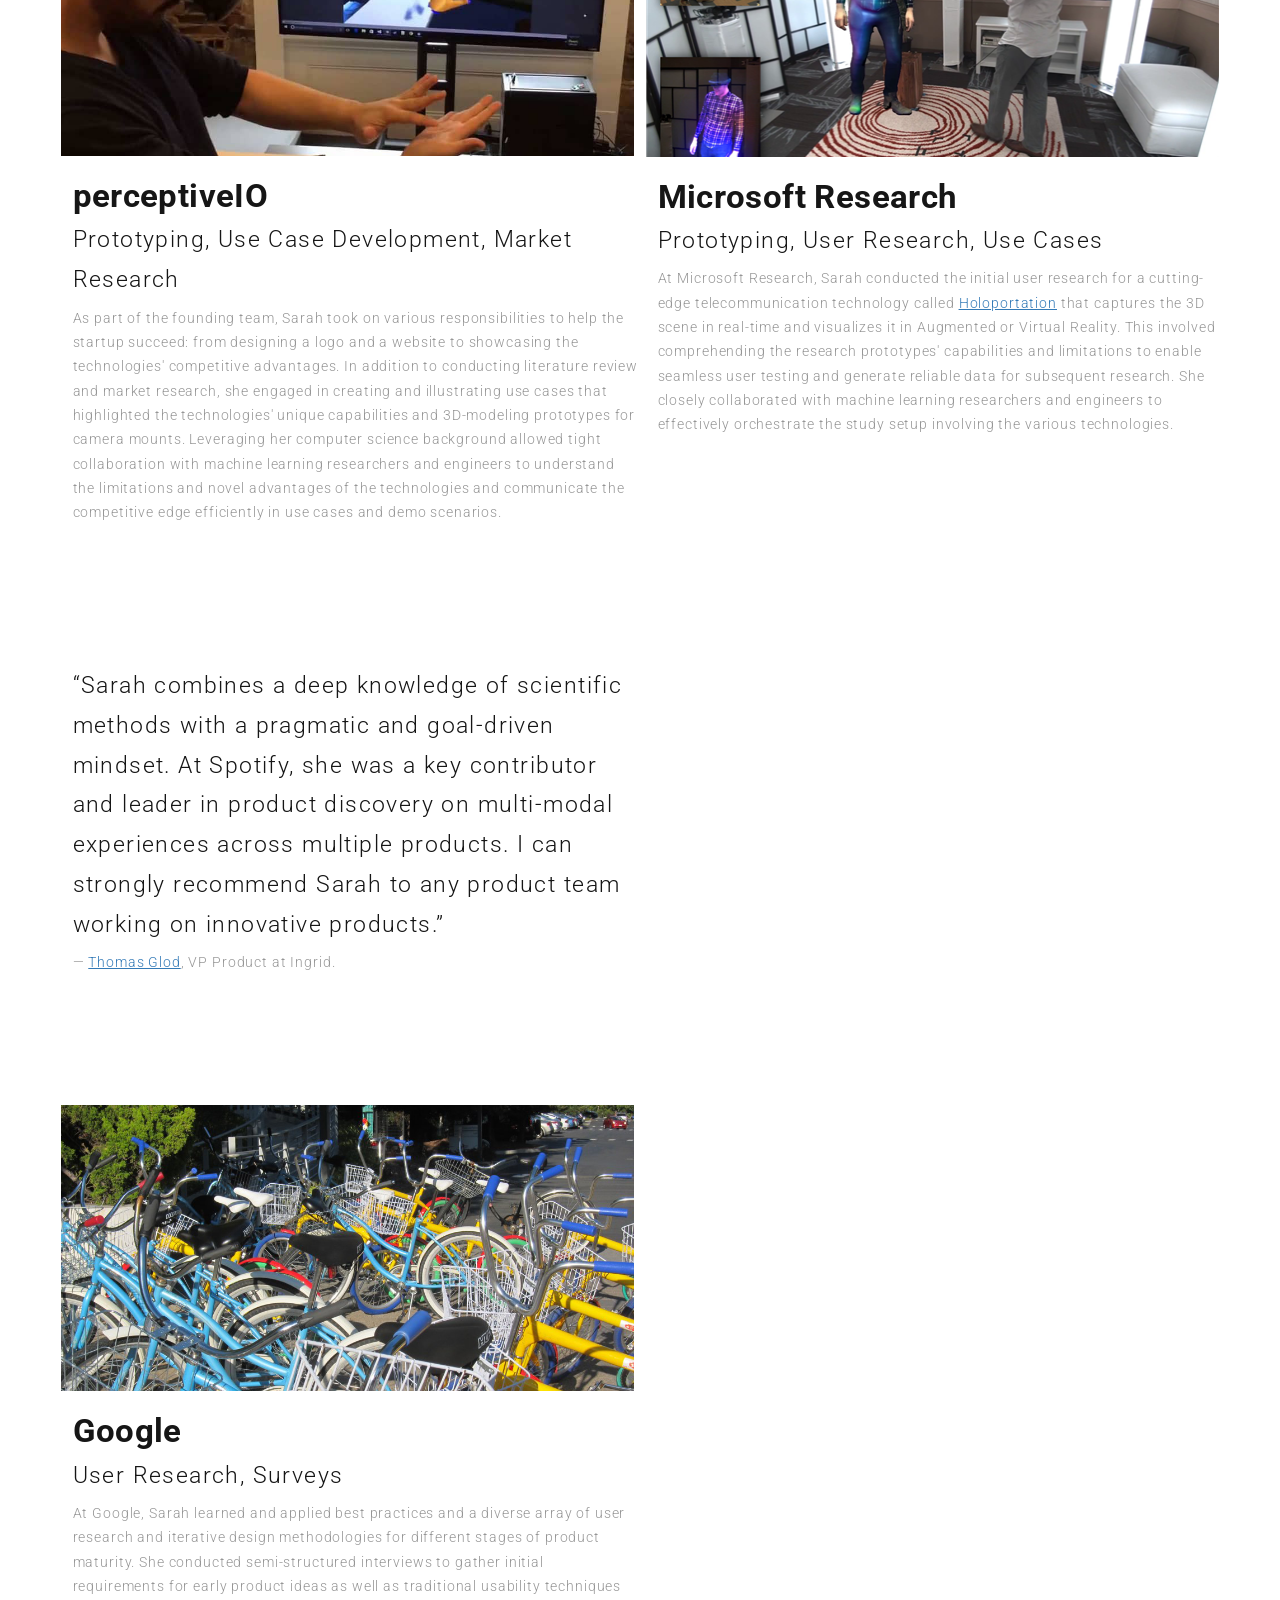
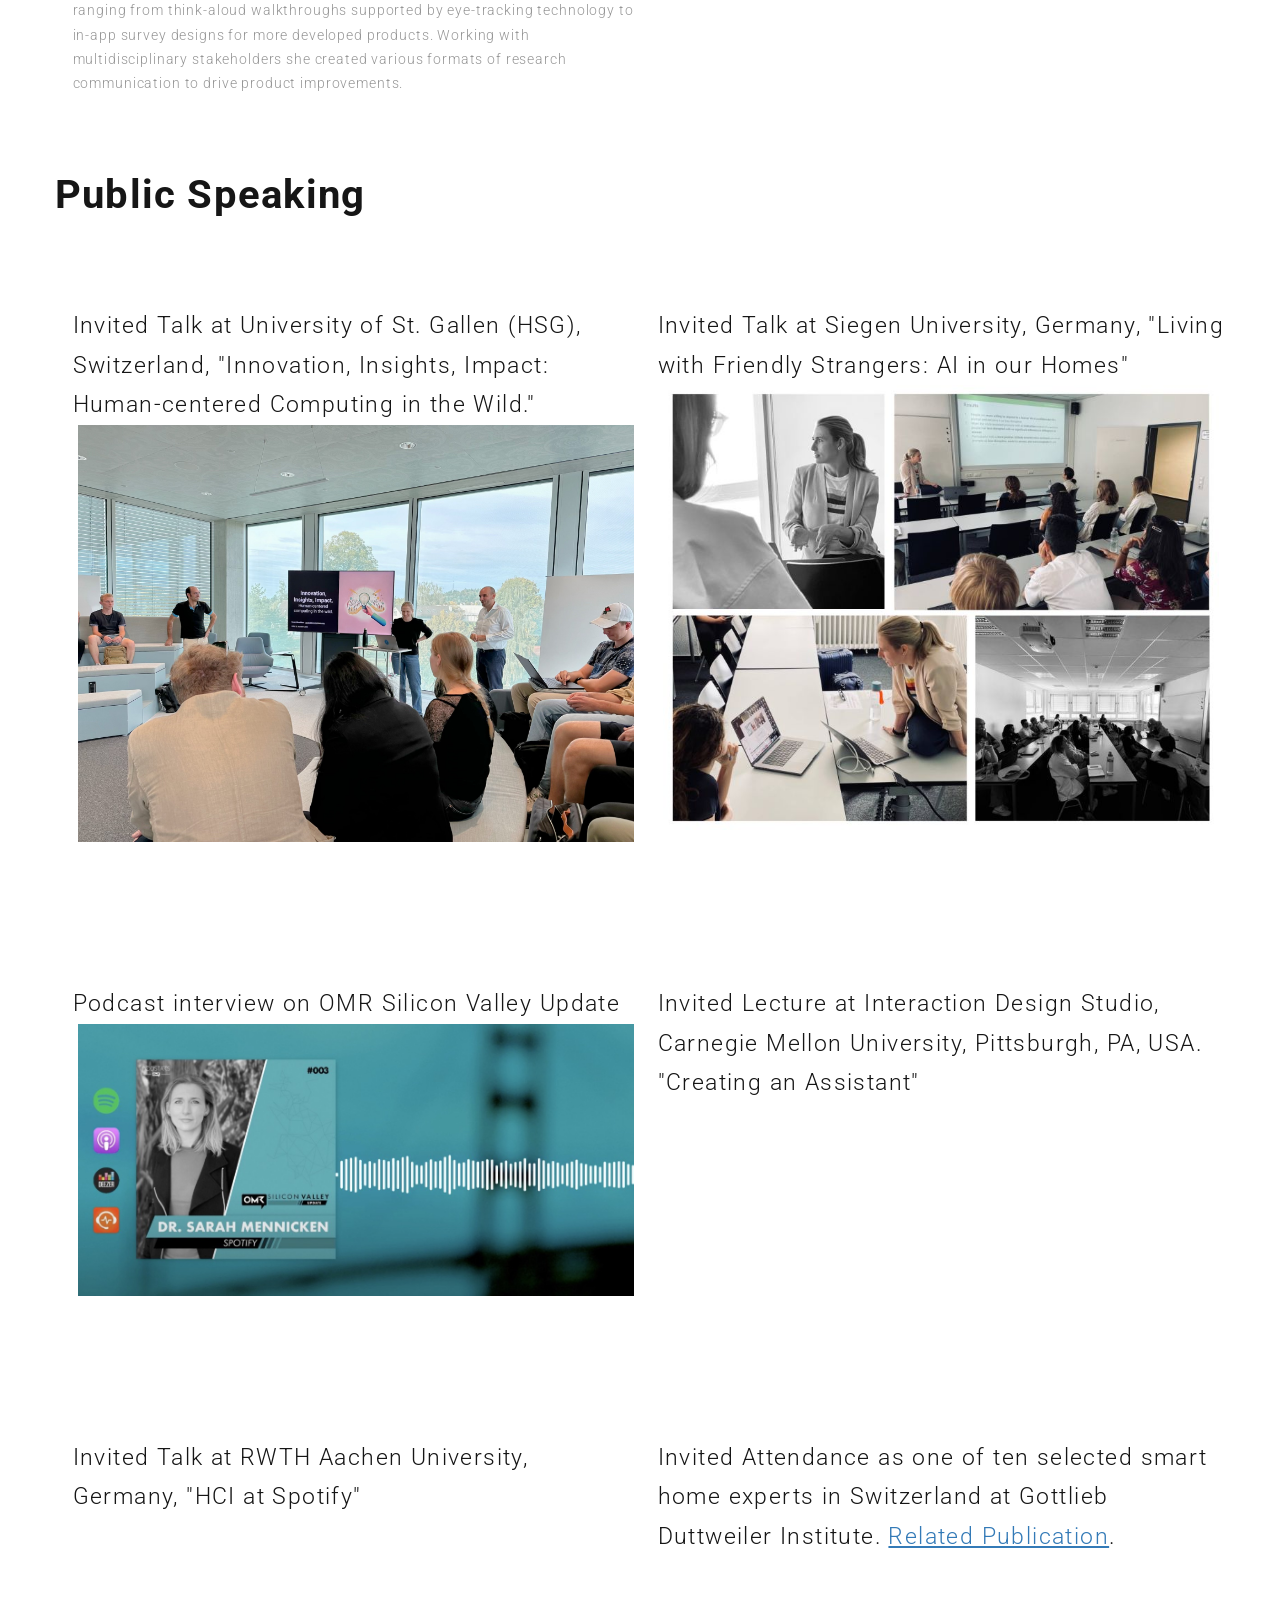
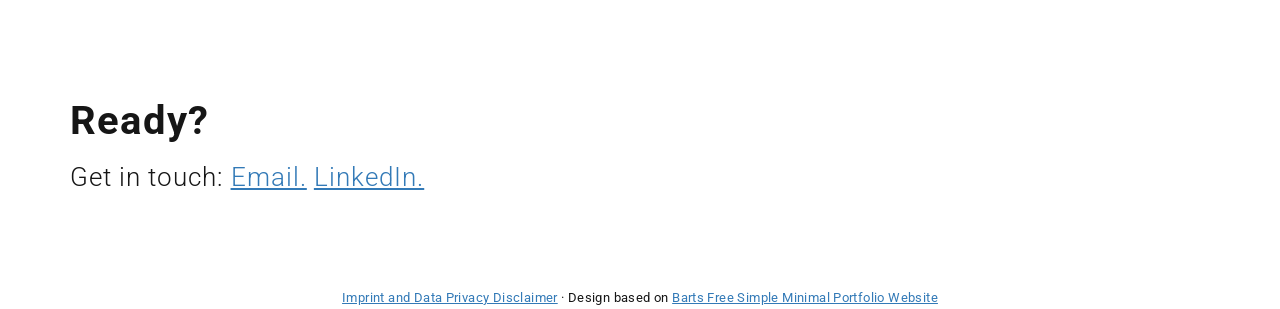
==== commit 086e975c: "Add RESET testimonial and distribute quotes between projects Add Jeff Povlo (RESET CEO) testimonial " ====
--- a/index.html
+++ b/index.html
@@ -161,6 +161,19 @@
 							these "snaps." We defined the product design, detailing user flows with wireframes
 							and initial iOS screen designs, complete with logo and
 							color palette in Figma for the first version to quickly get user feedback. Then we hired a freelance designer for a refined UI refresh.</div>
+					</div>
+				</div>
+			</div>
+
+			<div class="row">
+				<div class="col-md-6 col-xs-12">
+					<div class="prjct-bg">
+						<div class="shw-cs4">
+							<div>
+								&ldquo;Sarah helped us cut through complexity and find the fastest path to validating our AI interaction concept. She quickly understood the bigger picture while thinking practically about how to get outcomes to help us move our ideas further. I look forward to building with her again.&rdquo;
+							</div>
+						</div>
+						<div class="shw-cs"> &mdash; Jeff Povlo, CEO of <a href="https://www.getreset.eu/" rel="noopener noreferrer" target="_blank">RESET</a>. </div>
 					</div>
 				</div>
 			</div>
@@ -227,6 +240,24 @@
 			<div class="row">
 				<div class="col-md-6 col-xs-12">
 					<div class="prjct-bg">
+						<div class="shw-cs4">
+							<div>
+								"Working with Sarah turbo-charged our Product Discovery process. By drawing on
+								her considerable professional expertise, and implementing a wide range of research
+								techniques, she helped us understand our customers in detail, created crisp personas,
+								and helped drive our strategy for building authentic trust with our users. She was an
+								awesome member of our team, and we loved working with her."
+							</div>
+						</div>
+						<div class="shw-cs"> — <a rel="noopener noreferrer" target="_blank" href="https://uk.linkedin.com/in/martin-gould-084a7271">Martin
+								Gould</a>, Head of Product, AI Foundation at Spotify (previously CEO at This One). </div>
+					</div>
+				</div>
+			</div>
+
+			<div class="row">
+				<div class="col-md-6 col-xs-12">
+					<div class="prjct-bg">
 						<a rel="noopener noreferrer" target="_blank" href="https://www.crunchbase.com/organization/perceptiveio-inc"> <img
 								src="img/covers/new/perceptive-io.png" alt="" class="img-prjct-wrk"> </a>
 						<div class="prjct-wrt-left-wrk"> </div>
@@ -266,6 +297,24 @@
 							learning researchers and engineers to effectively orchestrate
 							the study setup involving the various technologies.
 						</div>
+					</div>
+				</div>
+			</div>
+
+			<div class="row">
+				<div class="col-md-6 col-xs-12">
+					<div class="prjct-bg">
+						<div class="shw-cs4">
+							<div>
+								&ldquo;Sarah combines a deep knowledge of scientific methods with a
+								pragmatic and goal-driven mindset. At Spotify, she was a key
+								contributor and leader in product discovery on multi-modal experiences
+								across multiple products. I can strongly recommend Sarah to any
+								product team working on innovative products.&rdquo;
+							</div>
+						</div>
+						<div class="shw-cs"> &mdash; <a href="https://se.linkedin.com/in/thomasglod">Thomas Glod</a>, VP
+							Product at Ingrid. </div>
 					</div>
 				</div>
 			</div>
@@ -293,42 +342,6 @@
 			</div>
 			<!--- THE END HERO HEADER WORK SLIDER --->
 
-			<!--- TESTIMONIALS --->
-			<div class="row">
-				<div class="col-md-6 col-xs-12">
-					<div class="prjct-bg">
-						<div class="shw-cs4">
-							<div>
-								"Working with Sarah turbo-charged our Product Discovery process. By drawing on
-								her considerable professional expertise, and implementing a wide range of research
-								techniques, she helped us understand our customers in detail, created crisp personas,
-								and helped drive our strategy for building authentic trust with our users. She was an
-								awesome member of our team, and we loved working with her."
-							</div>
-						</div>
-						<div class="shw-cs"> — <a rel="noopener noreferrer" target="_blank" href="https://uk.linkedin.com/in/martin-gould-084a7271">Martin
-								Gould</a>, Head of Product, AI Foundation at Spotify (previously CEO at This One). </div>
-					</div>
-				</div>
-
-				<div class="col-md-6 col-xs-12">
-					<div class="prjct-bg">
-						<div class="shw-cs4">
-							<div>
-								&ldquo;Sarah combines a deep knowledge of scientific methods with a
-								pragmatic and goal-driven mindset. At Spotify, she was a key
-								contributor and leader in product discovery on multi-modal experiences
-								across multiple products. I can strongly recommend Sarah to any
-								product team working on innovative products.&rdquo;
-							</div>
-						</div>
-						<div class="shw-cs"> &mdash; <a href="https://se.linkedin.com/in/thomasglod">Thomas Glod</a>, VP
-							Product at Ingrid. </div>
-					</div>
-				</div>
-			</div>
-			<!--- THE END TESTIMONIALS --->
-
 			<div class="row">
 				<h1 div class="tfv"> Public Speaking </h1>
 				<div class="col-md-6 col-xs-12">
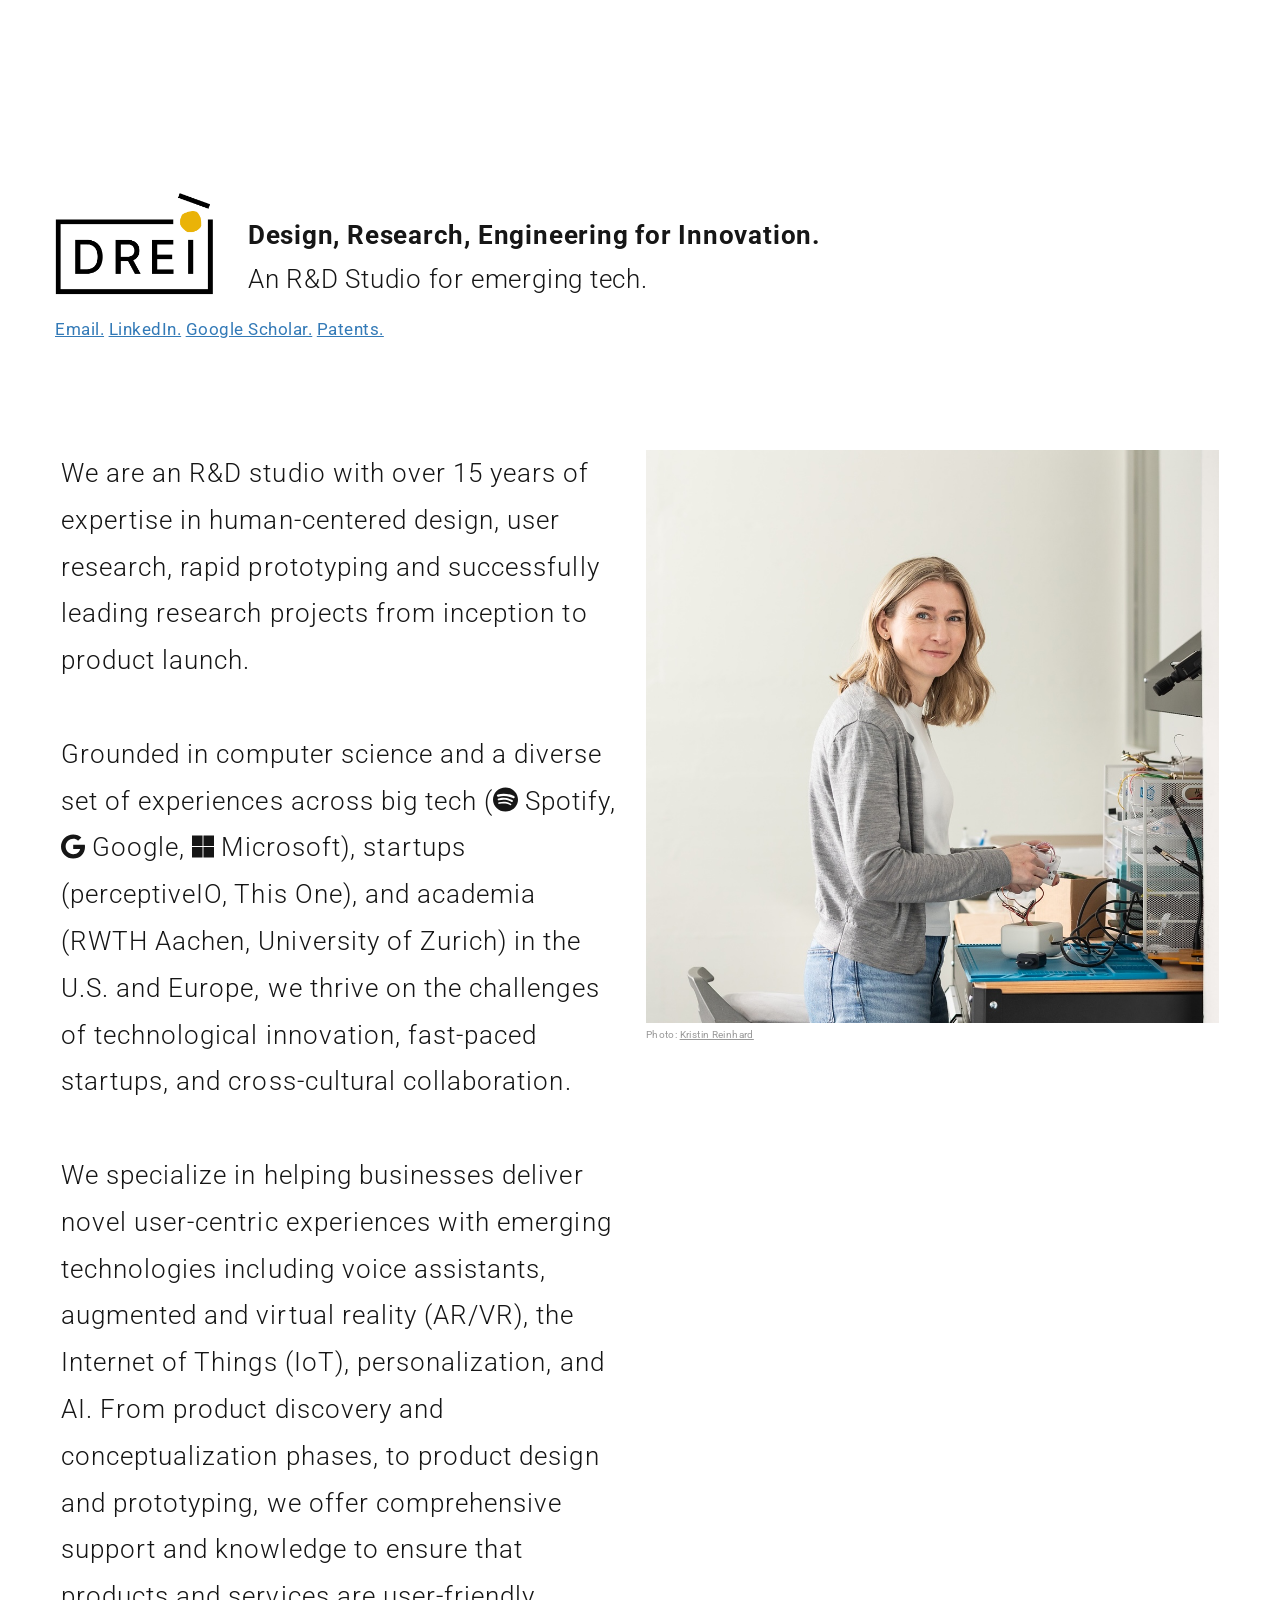
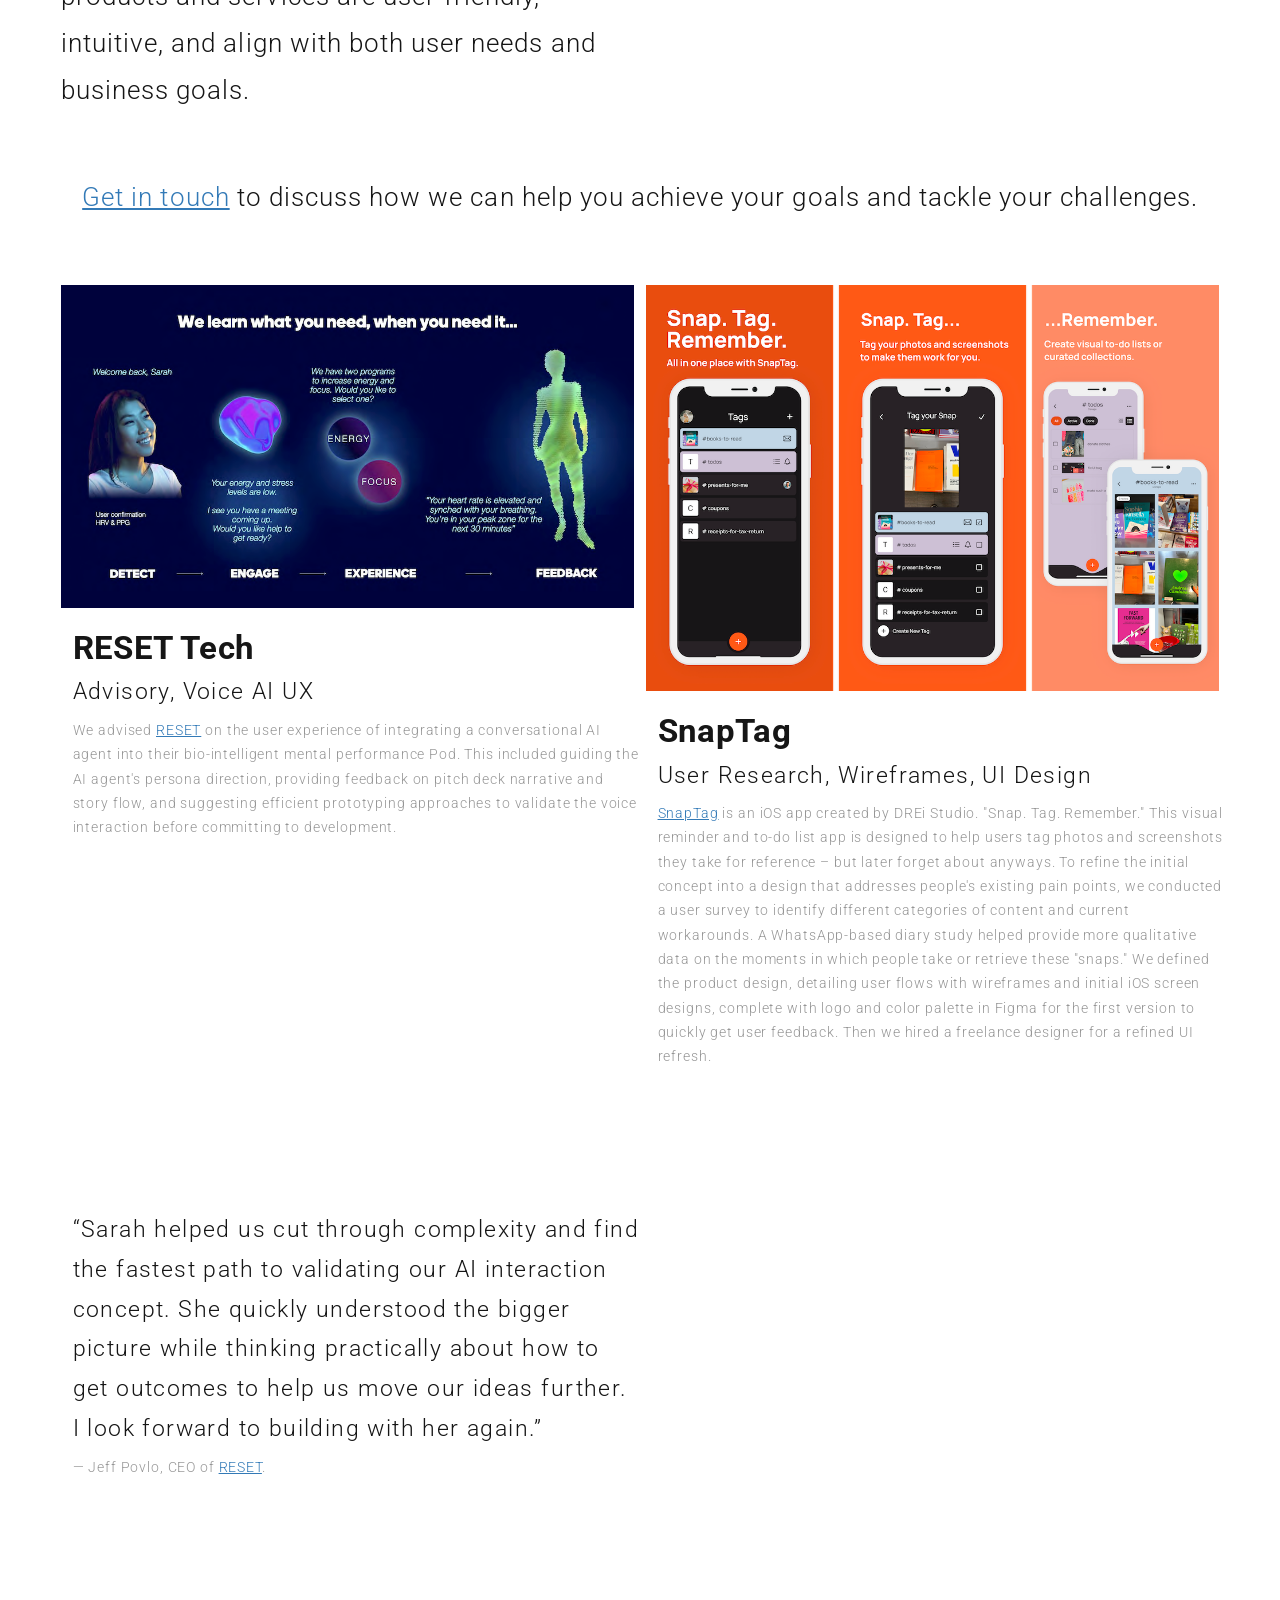
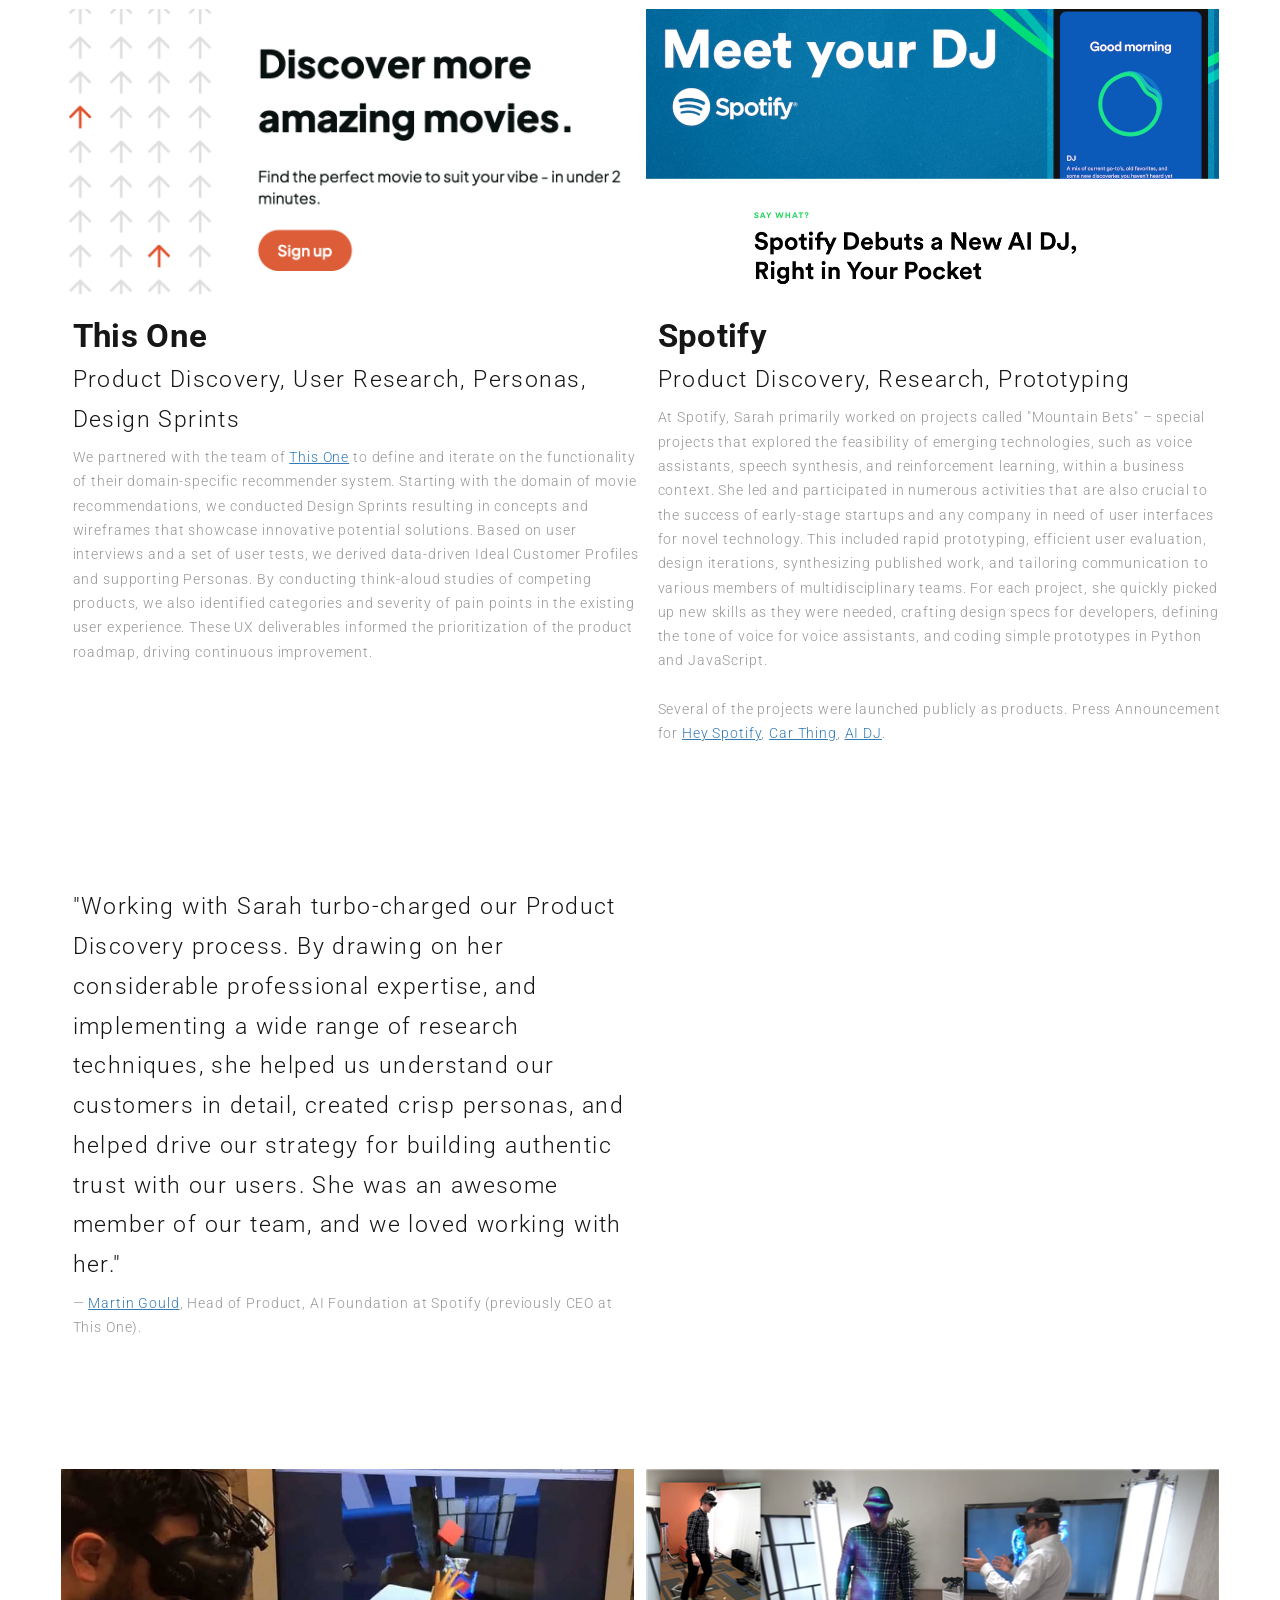
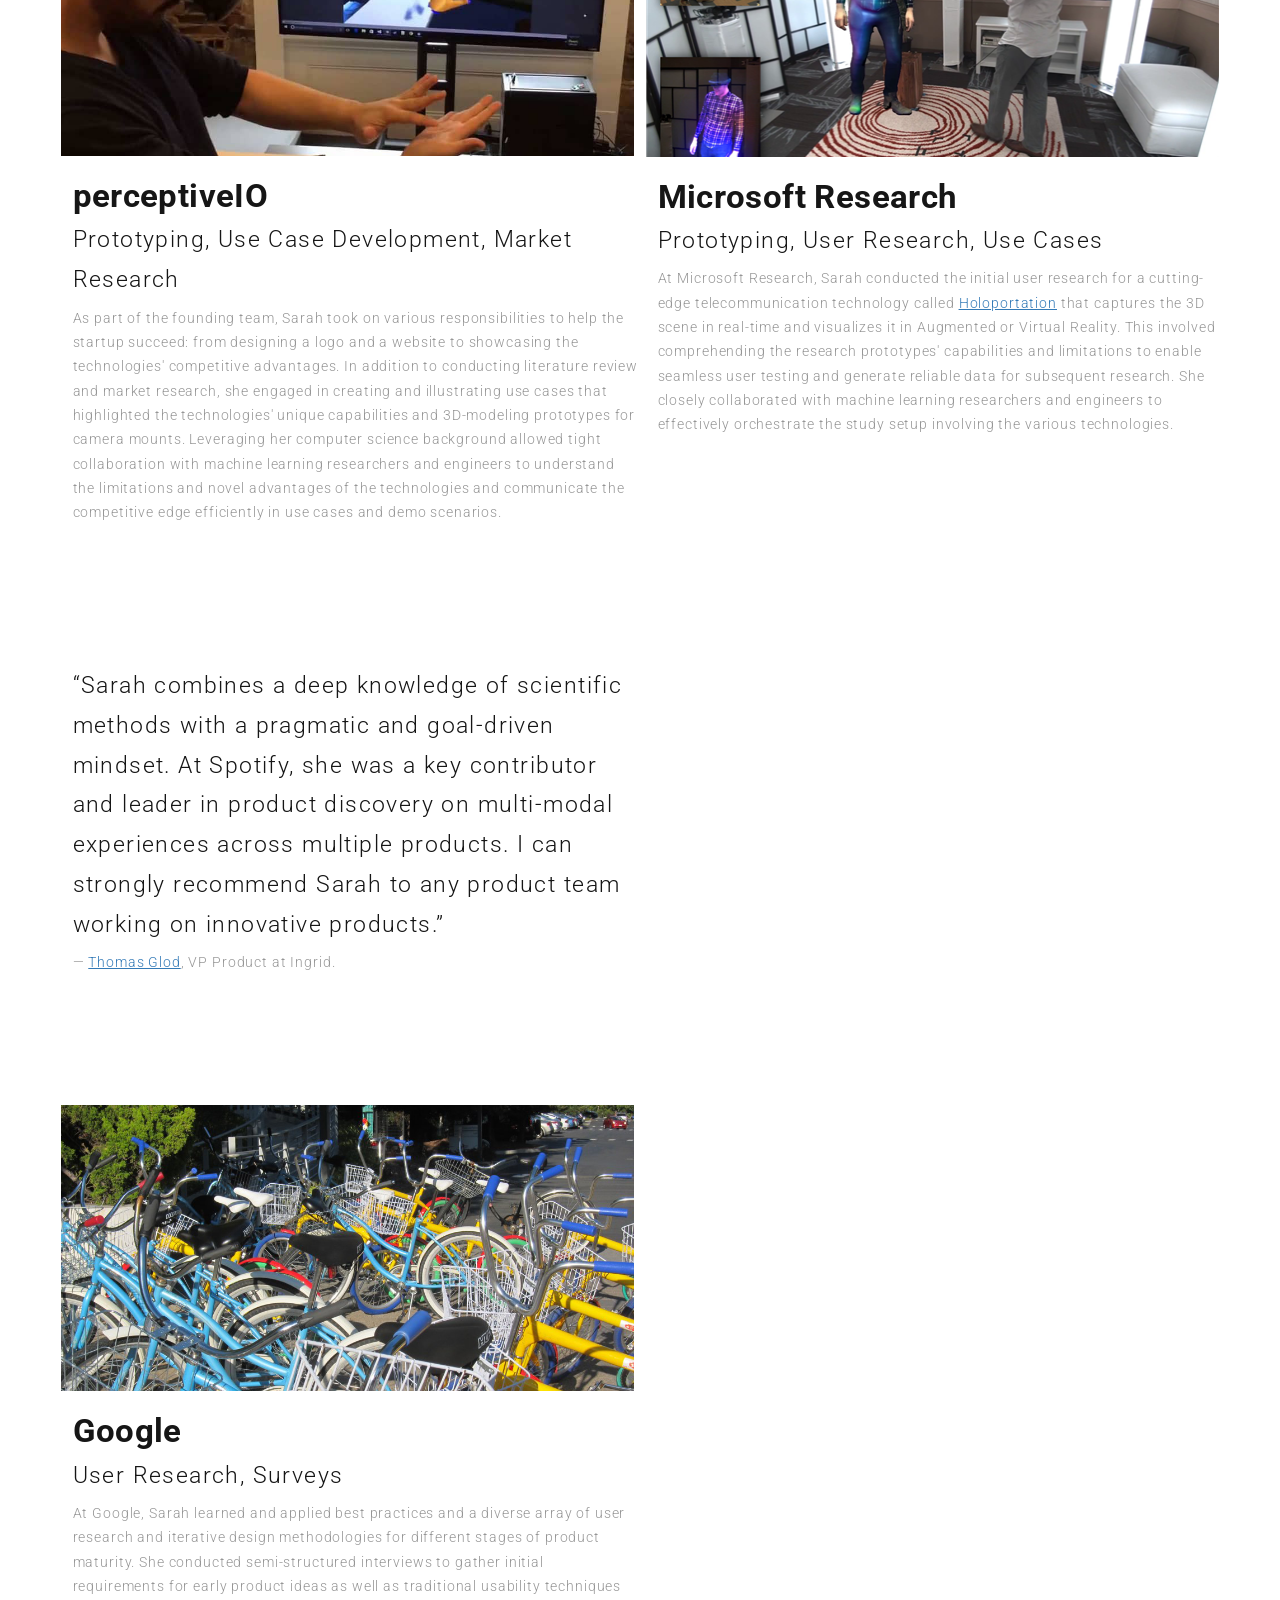
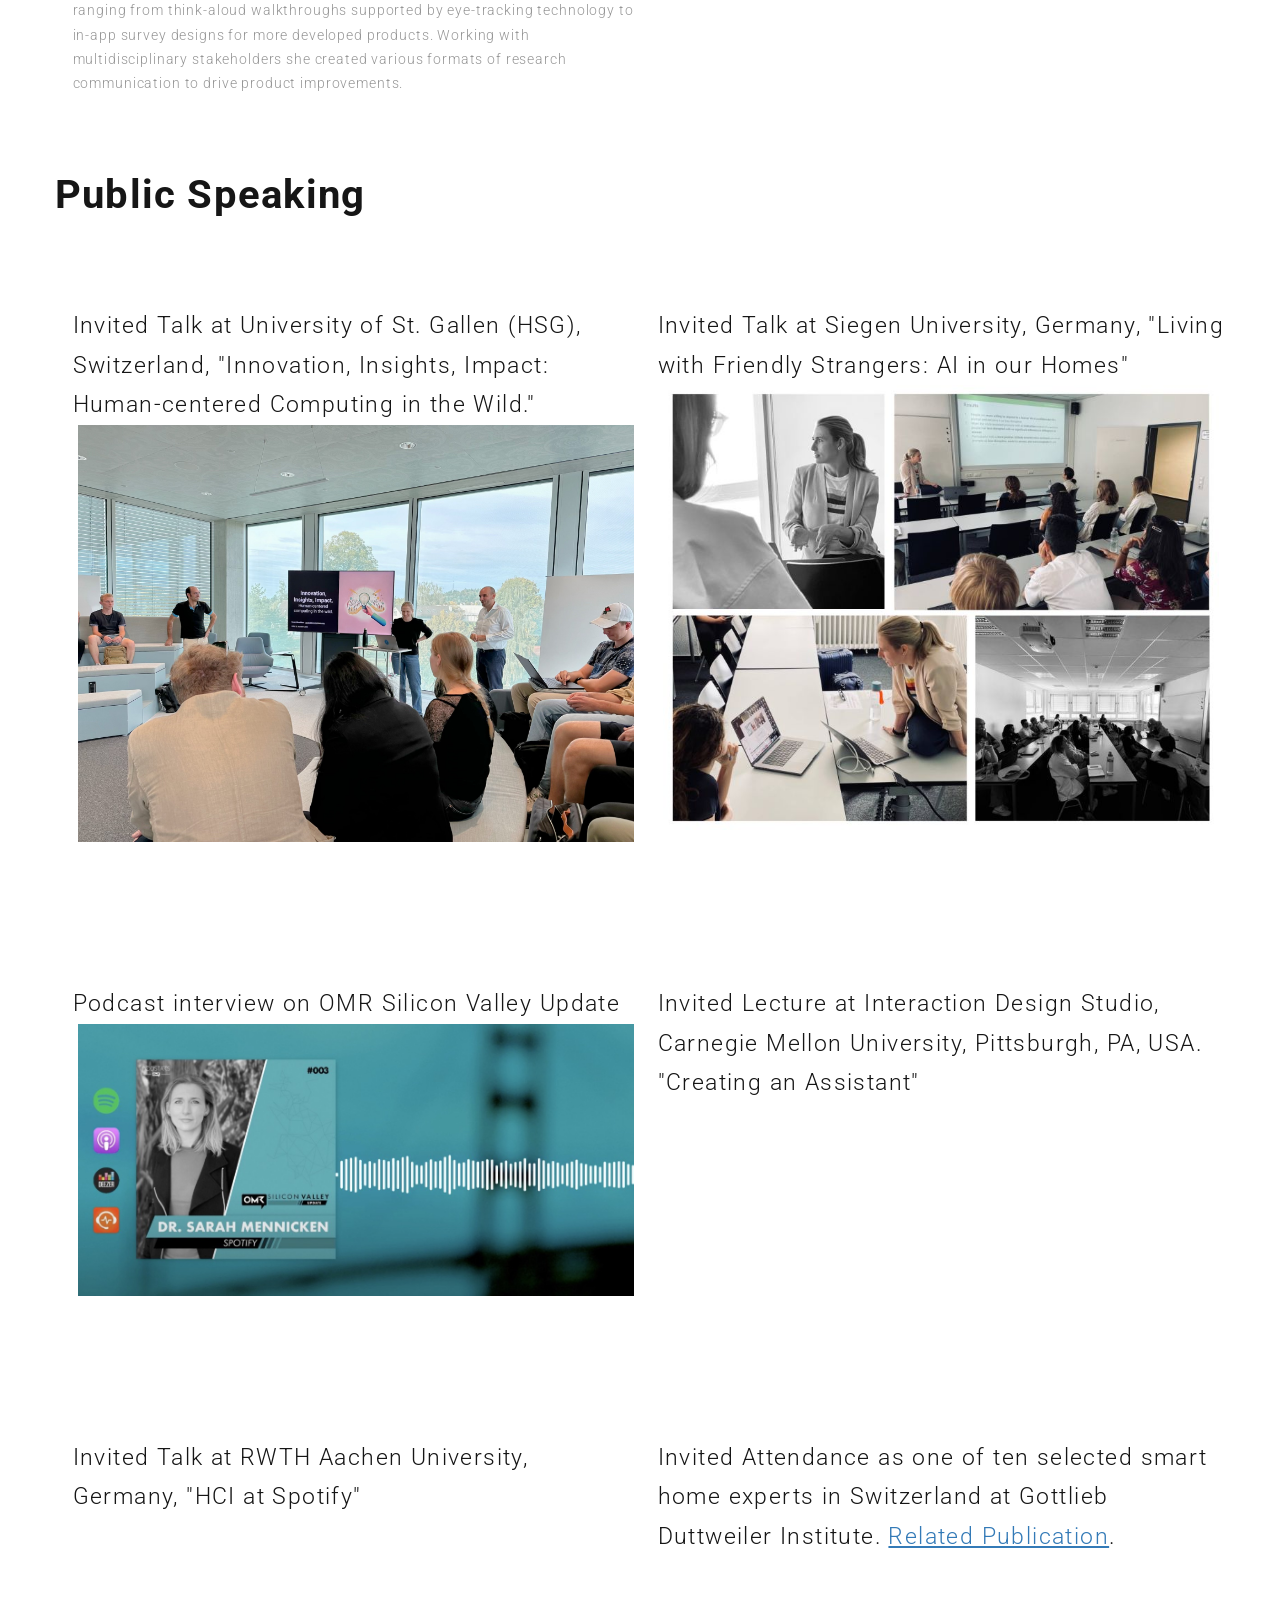
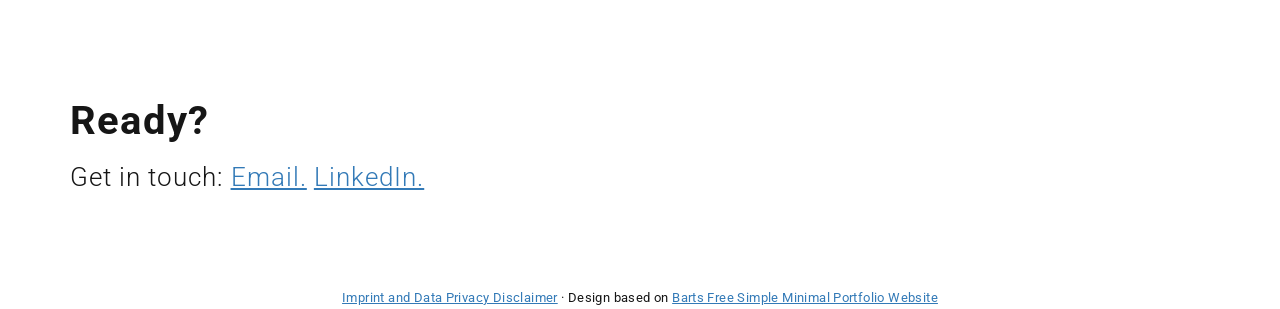
==== commit 47154179: "Add robots.txt, sitemap.xml, llms.txt and fix canonical URL - robots.txt: allow search engines, bloc" ====
--- a/index.html
+++ b/index.html
@@ -13,10 +13,10 @@
 	<meta property="og:title" content="DREi Studio — Research & Development" />
 	<meta property="og:description" content="Research & Development studio specializing in human-centered design, UX research, and emerging technology innovation." />
 	<meta property="og:type" content="website" />
-	<meta property="og:url" content="https://drei-studio.ch" />
+	<meta property="og:url" content="https://dreistudio.ch" />
 
 	<!-- Canonical URL -->
-	<link rel="canonical" href="https://drei-studio.ch" />
+	<link rel="canonical" href="https://dreistudio.ch" />
 
 	<link href="css/bootstrap.min.css" rel="stylesheet" type="text/css" />
 	<link href="css/style.css" rel="stylesheet" type="text/css" />
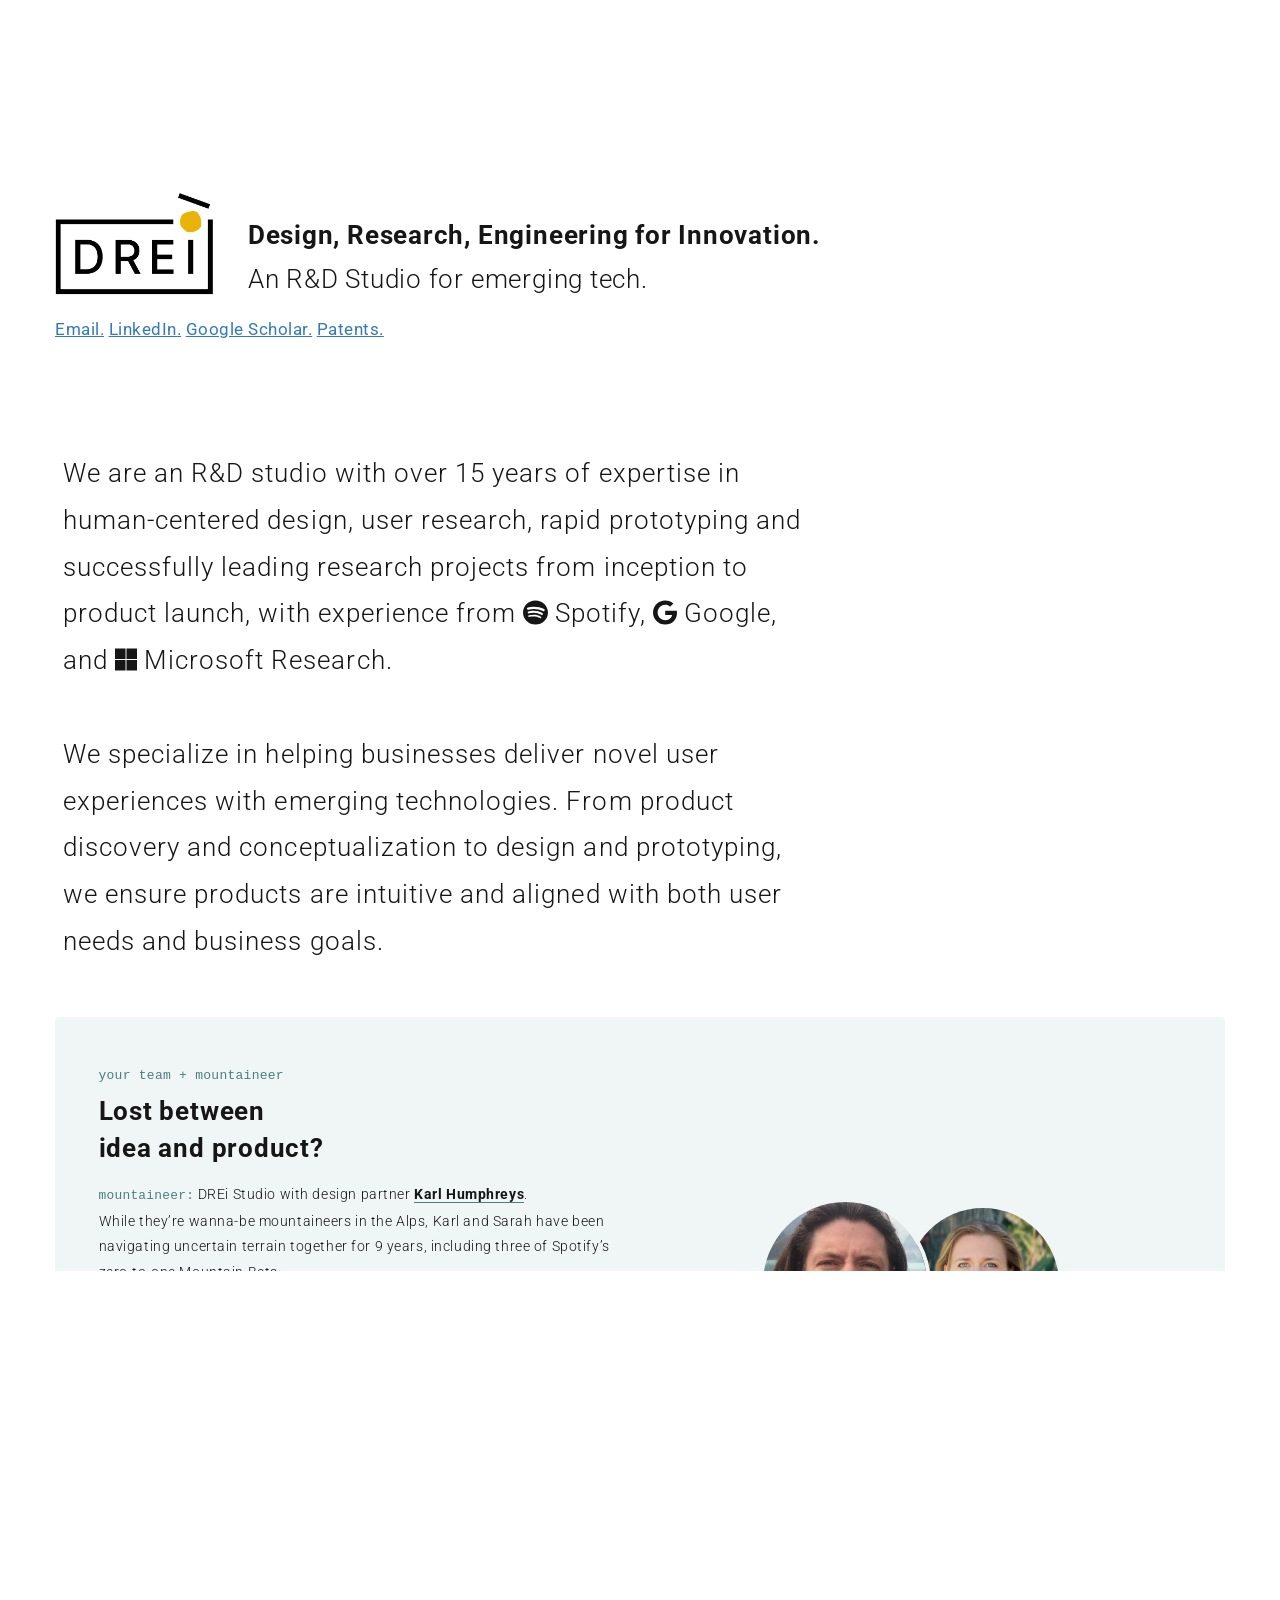
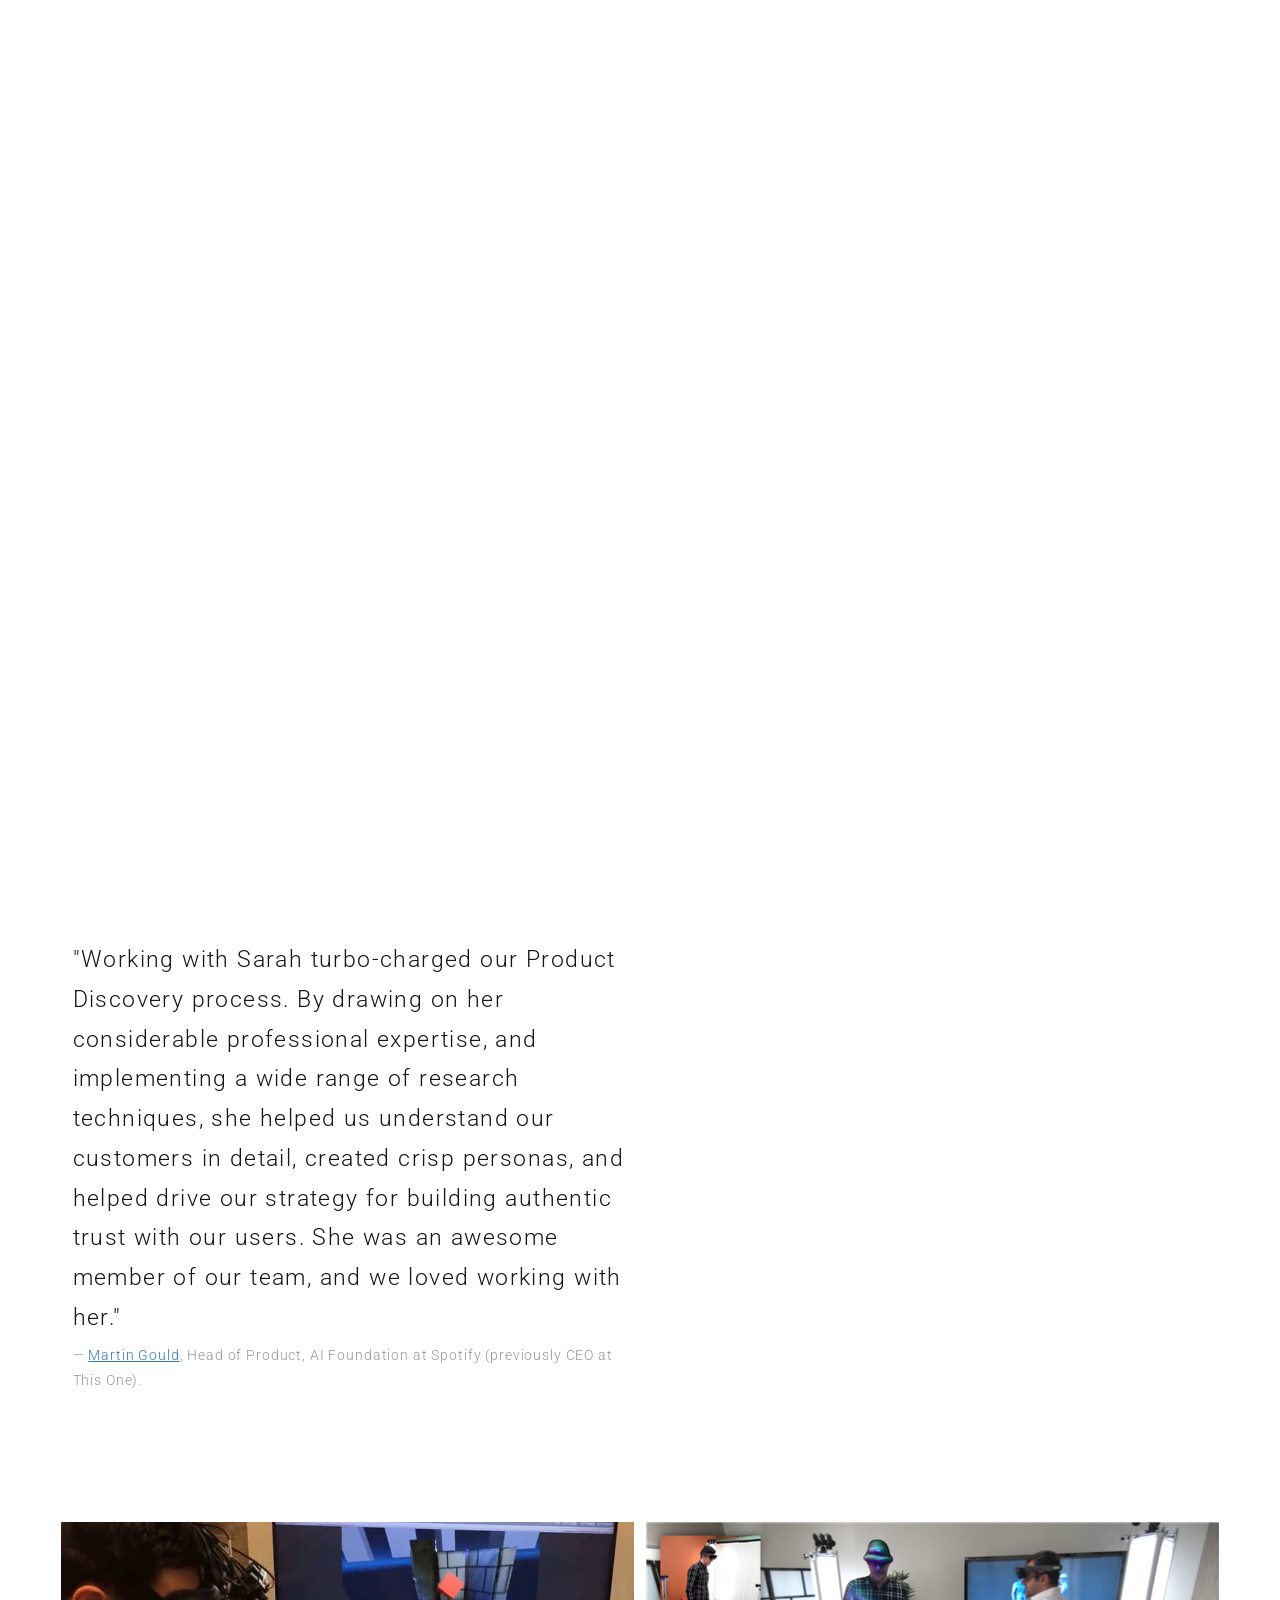
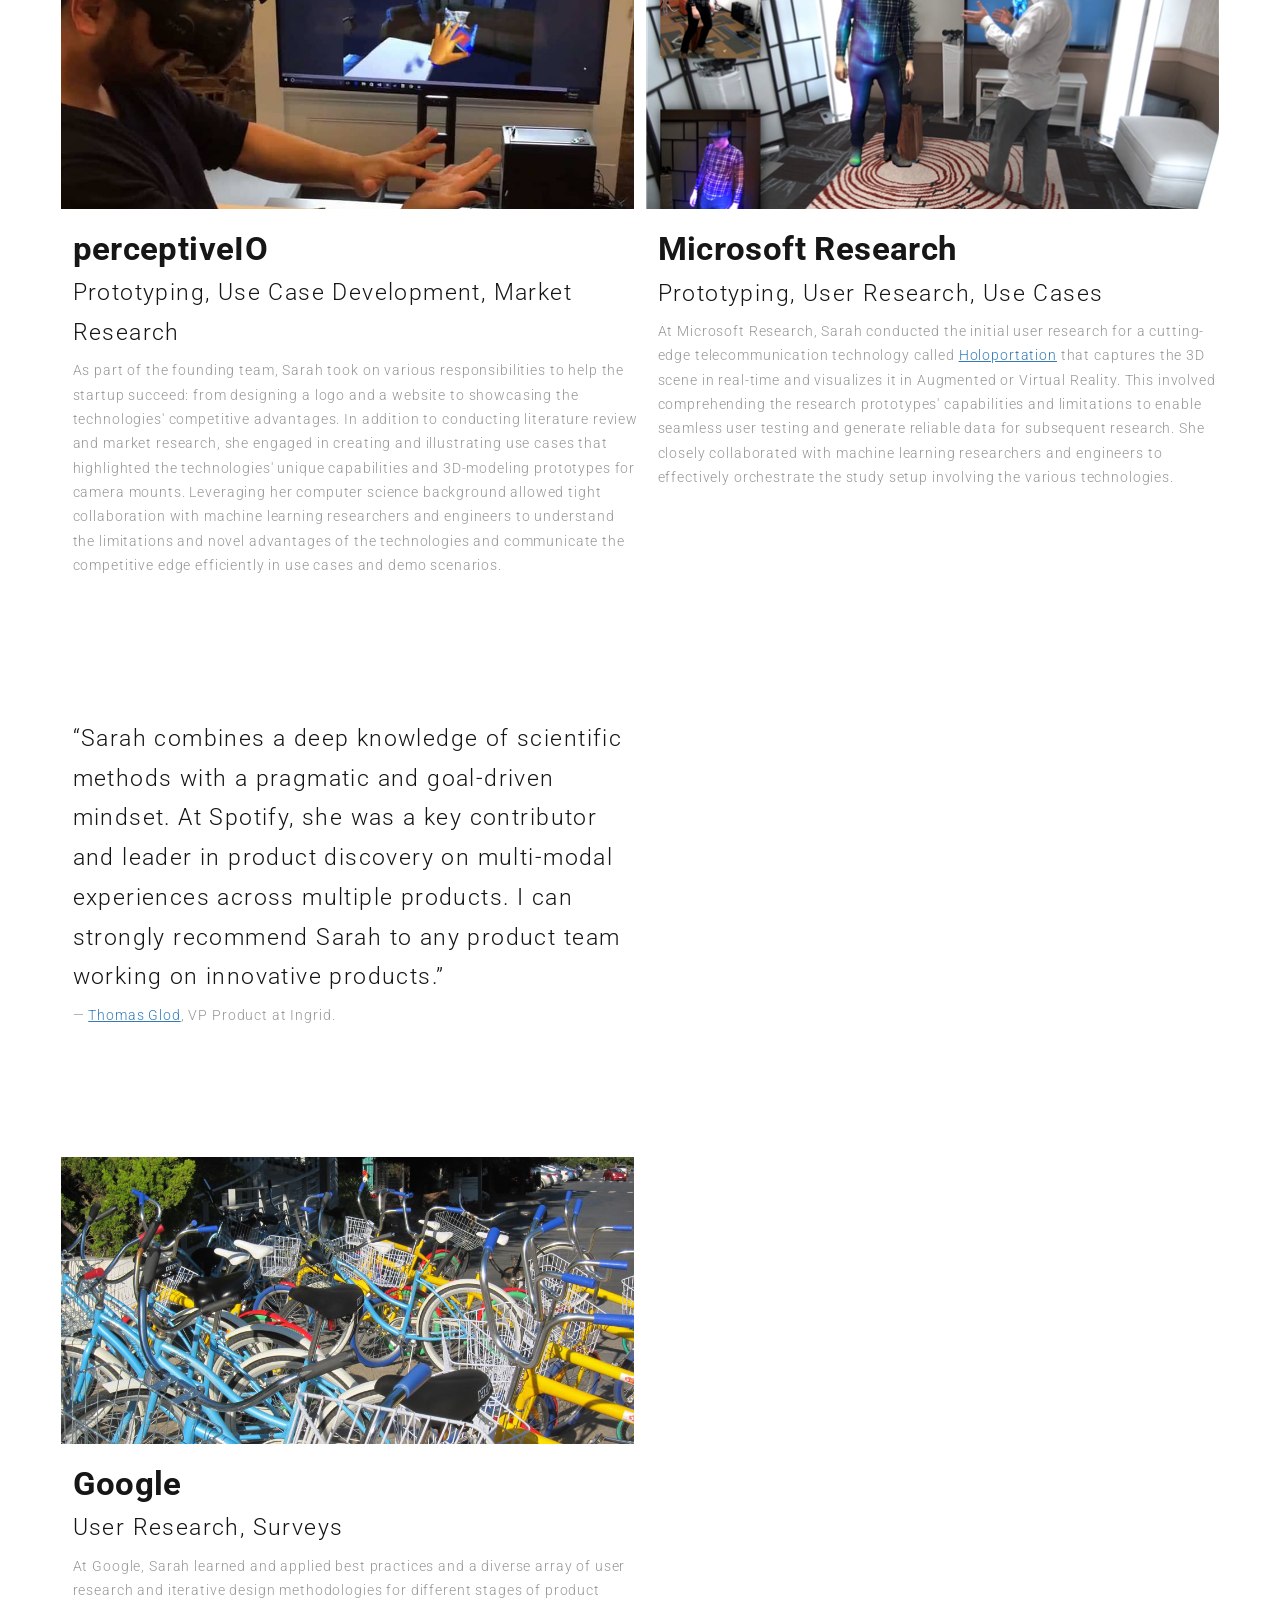
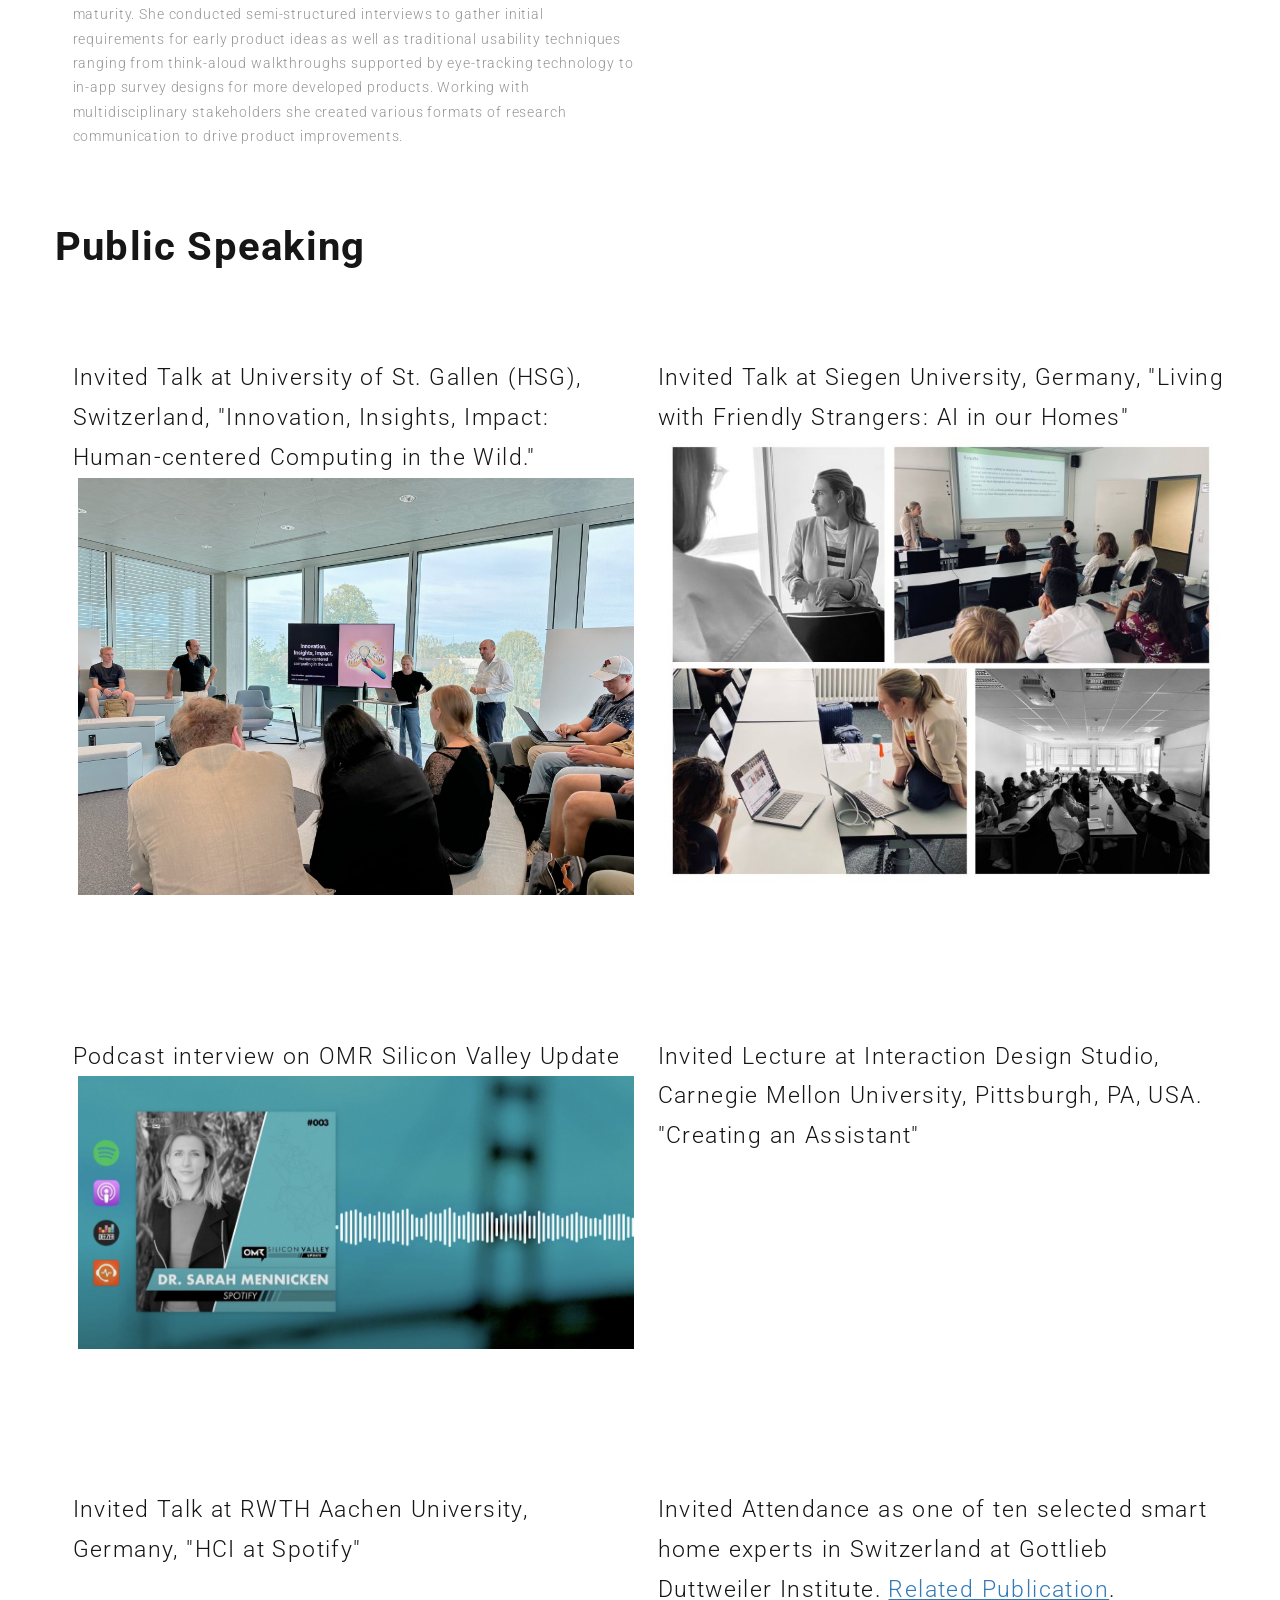
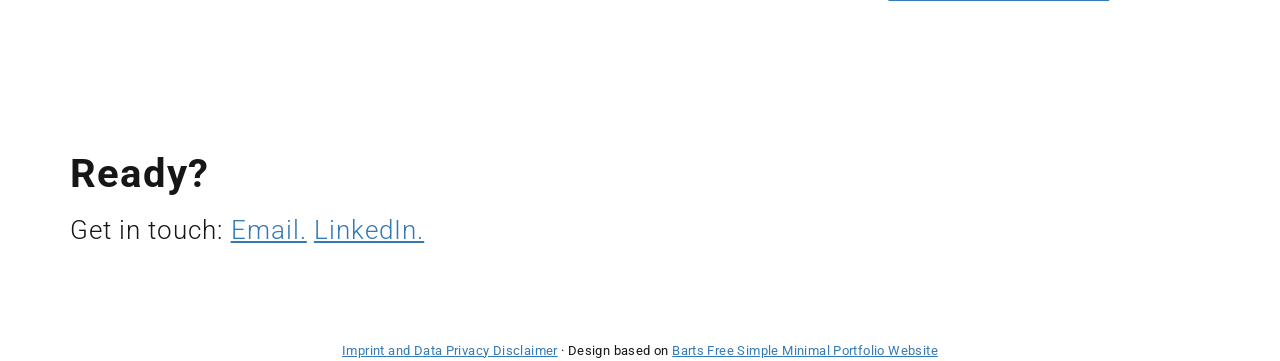
==== commit 617790f5: "Add mountaineer section, tighten about copy, update CTA - Add mountaineer box with Karl Humphreys, o" ====
--- a/index.html
+++ b/index.html
@@ -5,13 +5,16 @@
 
 	<meta charset="utf-8" />
 	<meta name="viewport" content="width=device-width, initial-scale=1">
-	<meta name="description" content="DREi Studio — Research & Development studio specializing in human-centered design, UX research, and emerging technology innovation." />
-	<meta name="keywords" content="R&D studio, UX research, human-centered design, product discovery, rapid prototyping, emerging technology, AI, AR, VR, IoT" />
+	<meta name="description"
+		content="DREi Studio — Research & Development studio specializing in human-centered design, UX research, and emerging technology innovation." />
+	<meta name="keywords"
+		content="R&D studio, UX research, human-centered design, product discovery, rapid prototyping, emerging technology, AI, AR, VR, IoT" />
 	<meta name="author" content="DREi Studio" />
 
 	<!-- Open Graph / Social -->
 	<meta property="og:title" content="DREi Studio — Research & Development" />
-	<meta property="og:description" content="Research & Development studio specializing in human-centered design, UX research, and emerging technology innovation." />
+	<meta property="og:description"
+		content="Research & Development studio specializing in human-centered design, UX research, and emerging technology innovation." />
 	<meta property="og:type" content="website" />
 	<meta property="og:url" content="https://dreistudio.ch" />
 
@@ -39,7 +42,7 @@
 	<script async src="https://www.googletagmanager.com/gtag/js?id=G-XXXXXXXXXX"></script>
 	<script>
 		window.dataLayer = window.dataLayer || [];
-		function gtag(){dataLayer.push(arguments);}
+		function gtag() { dataLayer.push(arguments); }
 		gtag('js', new Date());
 		gtag('config', 'G-XXXXXXXXXX');
 	</script>
@@ -60,17 +63,23 @@
 			<div class="row">
 				<div class="col-md-12">
 					<div class="hero-bg">
-						<div class="fade-anime-top" style="display: flex; align-items: center; gap: 24px; margin-bottom: 10px">
-							<a href="/"><img src="img/drei-studio-logo.png" alt="DREi Studio" height="120" style="margin-left: -10px"></a>
+						<div class="fade-anime-top"
+							style="display: flex; align-items: center; gap: 24px; margin-bottom: 10px">
+							<a href="/"><img src="img/drei-studio-logo.png" alt="DREi Studio" height="120"
+									style="margin-left: -10px"></a>
 							<div style="margin-top: 25px">
-								<h2 style="margin: 0; font-weight: 700;">Design, Research, Engineering for Innovation.</h2>
+								<h2 style="margin: 0; font-weight: 700;">Design, Research, Engineering for Innovation.
+								</h2>
 								<h2 style="margin: 0;">An R&amp;D Studio for emerging tech.</h2>
 							</div>
 						</div>
 						<h3><a class="fade-anime-top" target="_blank" href="mailto:hello@dreistudio.ch">Email.</a>
 							<a class="fade-anime-top" href="https://www.linkedin.com/in/sarahmennicken/">LinkedIn.</a>
-							<a class="fade-anime-top" href="https://scholar.google.com/citations?hl=en&amp;user=EUQkylcAAAAJ">Google Scholar.</a>
-							<a class="fade-anime-top" href="https://patents.google.com/?inventor=sarah+mennicken&amp;oq=sarah+mennicken">Patents.</a>
+							<a class="fade-anime-top"
+								href="https://scholar.google.com/citations?hl=en&amp;user=EUQkylcAAAAJ">Google
+								Scholar.</a>
+							<a class="fade-anime-top"
+								href="https://patents.google.com/?inventor=sarah+mennicken&amp;oq=sarah+mennicken">Patents.</a>
 						</h3>
 					</div>
 				</div>
@@ -79,54 +88,105 @@
 
 			<!--- ABOUT --->
 			<div class="row">
-				<div class="col-md-6 col-xs-12" padding-top="100px">
+				<div class="col-md-8 col-xs-12" padding-top="100px">
 					<div class="lg-col-bg">
 						<div class="lg-col-wrt"> We are an R&D studio with over 15 years of
 							expertise in <span class="highlight">human-centered design, user research, rapid
 								prototyping</span> and successfully leading research projects <span
 								class="highlight">from inception to product
-								launch</span>.
-							<br> <br>
-							Grounded in computer science and a diverse set
-							of experiences across big tech <span style="white-space: nowrap;">(<img style="vertical-align:-5%" src="img/icons/spotify.svg" height="25" > Spotify,</span> <span style="white-space: nowrap;"><img style="vertical-align:-5%" src="img/icons/google.svg" height="25" > Google,</span> <span style="white-space: nowrap;"><img style="vertical-align:-5%" src="img/icons/microsoft.svg" height="25" > Microsoft),</span> startups (perceptiveIO, This One), and academia (RWTH
-							Aachen, University of Zurich) in the U.S. and Europe, we thrive on the
-							challenges of technological innovation, fast-paced startups, and
-							cross-cultural collaboration.
-							<br> <br>
-							We specialize in helping businesses <span class="highlight">deliver novel user-centric
-								experiences</span> with emerging technologies
-							including voice assistants, augmented and virtual reality (AR/VR),
-							the Internet of Things (IoT), personalization, and
-							AI. From product discovery
-							and conceptualization phases, to product design and prototyping, we
-							offer comprehensive support and knowledge to ensure that products
-							and services are user-friendly, intuitive, and <span class="highlight">align with both user
-								needs and business goals</span>.
-
-						</div>
-					</div>
-				</div>
-
-				<div class="col-md-6 col-xs-12">
-					<div class="lg-col-bg2">
-						<img src="img/covers/studio-portrait.jpg" alt="" class="img-lg-col2">
-						<div style="font-size: 0.75em; color: #999; padding-left: 1%;">Photo: <a href="https://kristinreinhard.com" target="_blank" rel="noopener noreferrer" style="color: #999;">Kristin Reinhard</a></div>
-					</div>
-				</div>
+								launch</span>, with experience from
+							<span style="white-space: nowrap;"><img style="vertical-align:-5%"
+									src="img/icons/spotify.svg" height="25"> Spotify,</span>
+							<span style="white-space: nowrap;"><img style="vertical-align:-5%"
+									src="img/icons/google.svg" height="25"> Google,</span> and
+							<span style="white-space: nowrap;"><img style="vertical-align:-5%"
+									src="img/icons/microsoft.svg" height="25"> Microsoft Research</span>.
+							<br><br>
+							We specialize in helping businesses <span class="highlight">deliver novel user
+								experiences</span>
+							with emerging technologies. From product discovery and conceptualization
+							to design and prototyping, we ensure products are intuitive and
+							<span class="highlight">aligned with both user needs and business goals</span>.
+						</div>
+					</div>
+				</div>
+
 
 			</div>
 
 			<!--- THE END ABOUT CLIENT --->
 
-			<!--- HERO HEADER WORK SLIDER --->
-			<div class="row">
-				<div class="col-md-12 xs-col-12">
-					<div class="lg-col-bg">
-						<div class="lg-col-wrt2">
-
-							<span class="highlight-blue"><a href="mailto:hello@dreistudio.ch">Get in touch</a></span>
-							to discuss how we can help you achieve your goals and tackle your challenges.
-						</div>
+			<!--- MOUNTAINEER --->
+			<div class="row">
+				<div class="col-md-12">
+					<div class="mountaineer-bg">
+						<div class="row mountaineer-main-row">
+							<div class="col-md-6 col-xs-12">
+								<div class="mountaineer-name">Your team + mountaineer</div>
+								<div class="mountaineer-tagline">Lost between<br>idea and product?</div>
+								<div class="mountaineer-body">
+									<span class="mountaineer-label">mountaineer:</span> DREi Studio with design partner
+									<a href="https://uk.linkedin.com/in/karlhumphreys" target="_blank"
+										rel="noopener noreferrer" class="mountaineer-link"><strong>Karl
+											Humphreys</strong></a>.
+								</div>
+								<div class="mountaineer-avatars-mobile hidden-md hidden-lg">
+									<div class="mountaineer-avatars">
+										<img src="img/karl.jpg" class="mountaineer-avatar mountaineer-avatar--karl"
+											alt="Karl Humphreys">
+										<img src="img/sarah.jpg" class="mountaineer-avatar mountaineer-avatar--back"
+											alt="Sarah Mennicken">
+									</div>
+								</div>
+								<div class="mountaineer-body">
+									While they&rsquo;re wanna-be mountaineers in the Alps, Karl and Sarah have been
+									navigating
+									uncertain terrain together for 9 years, including three of Spotify&rsquo;s
+									zero-to-one Mountain Bets.
+									<br><br>
+									Now they bring that collaboration to your team:
+								</div>
+								<ul class="mountaineer-services">
+									<li><strong>mountaineer.workshop</strong> - Focused sessions to define direction and
+										make concepts concrete.</li>
+									<li><strong>mountaineer.sprint</strong> - Intensive design sprint week turning an
+										ambiguous problem into
+										a tested prototype.</li>
+									<li><strong>Custom engagement</strong> - Light-touch advisory to full team embed. Scoped to your stage and needs.</li>
+								</ul>
+							</div>
+							<div class="col-md-6 col-xs-12 hidden-sm hidden-xs">
+								<div class="mountaineer-collab">
+									<div class="mountaineer-avatars">
+										<img src="img/karl.jpg" class="mountaineer-avatar mountaineer-avatar--karl"
+											alt="Karl Humphreys">
+										<img src="img/sarah.jpg" class="mountaineer-avatar mountaineer-avatar--back"
+											alt="Sarah Mennicken">
+									</div>
+								</div>
+							</div>
+						</div>
+						<div class="mountaineer-logos">
+							<span class="mountaineer-logos-label">Experience from</span>
+							<img src="img/icons/spotify.svg" height="30" alt="Spotify">
+							<img src="img/icons/google.svg" height="28" alt="Google">
+							<img src="img/icons/microsoft.svg" height="26" alt="Microsoft">
+							<img src="img/icons/jaguar-logo.png" height="20" alt="Jaguar">
+							<img src="img/icons/landrover-logo.svg" height="18" alt="Land Rover">
+							<img src="img/icons/nokia-logo.svg" height="16" alt="Nokia">
+							<span class="mountaineer-logos-text">+ several startups in Europe</span>
+						</div>
+					</div>
+				</div>
+			</div>
+			<!--- END MOUNTAINEER --->
+
+
+			<div class="row">
+				<div class="col-md-12">
+					<div class="cta-block-b">
+						<h1 class="cta-heading">Got a project?</h1>
+						<div class="ftr-lnk"><a href="mailto:hello@dreistudio.ch">Let&rsquo;s talk.</a></div>
 					</div>
 				</div>
 			</div>
@@ -139,7 +199,12 @@
 						<div class="prjct-wrt-left-wrk"> </div>
 						<div class="shw-cs2"> RESET Tech </div>
 						<div class="shw-cs4"> Advisory, Voice AI UX</div>
-						<div class="shw-cs"> We advised <a href="https://www.getreset.eu/" rel="noopener noreferrer" target="_blank">RESET</a> on the user experience of integrating a conversational AI agent into their bio-intelligent mental performance Pod. This included guiding the AI agent's persona direction, providing feedback on pitch deck narrative and story flow, and suggesting efficient prototyping approaches to validate the voice interaction before committing to development.</div>
+						<div class="shw-cs"> We advised <a href="https://www.getreset.eu/" rel="noopener noreferrer"
+								target="_blank">RESET</a> on the user experience of integrating a conversational AI
+							agent into their bio-intelligent mental performance Pod. This included guiding the AI
+							agent's persona direction, providing feedback on pitch deck narrative and story flow, and
+							suggesting efficient prototyping approaches to validate the voice interaction before
+							committing to development.</div>
 					</div>
 				</div>
 
@@ -150,7 +215,8 @@
 						<div class="prjct-wrt-left-wrk"> </div>
 						<div class="shw-cs2"> SnapTag </div>
 						<div class="shw-cs4"> User Research, Wireframes, UI Design</div>
-						<div class="shw-cs"> <a href="https://snaptagapp.com" rel="noopener noreferrer" target="_blank">SnapTag</a> is an iOS app created by DREi Studio.
+						<div class="shw-cs"> <a href="https://snaptagapp.com" rel="noopener noreferrer"
+								target="_blank">SnapTag</a> is an iOS app created by DREi Studio.
 							"Snap. Tag. Remember." This visual reminder and to-do list app is designed to help
 							users tag photos and screenshots they take for reference – but later forget about anyways.
 							To refine the initial concept into a design
@@ -160,7 +226,8 @@
 							qualitative data on the moments in which people take or retrieve
 							these "snaps." We defined the product design, detailing user flows with wireframes
 							and initial iOS screen designs, complete with logo and
-							color palette in Figma for the first version to quickly get user feedback. Then we hired a freelance designer for a refined UI refresh.</div>
+							color palette in Figma for the first version to quickly get user feedback. Then we hired a
+							freelance designer for a refined UI refresh.</div>
 					</div>
 				</div>
 			</div>
@@ -170,24 +237,30 @@
 					<div class="prjct-bg">
 						<div class="shw-cs4">
 							<div>
-								&ldquo;Sarah helped us cut through complexity and find the fastest path to validating our AI interaction concept. She quickly understood the bigger picture while thinking practically about how to get outcomes to help us move our ideas further. I look forward to building with her again.&rdquo;
-							</div>
-						</div>
-						<div class="shw-cs"> &mdash; Jeff Povlo, CEO of <a href="https://www.getreset.eu/" rel="noopener noreferrer" target="_blank">RESET</a>. </div>
-					</div>
-				</div>
-			</div>
-
-			<div class="row">
-				<div class="col-md-6 col-xs-12">
-					<div class="prjct-bg">
-						<a rel="noopener noreferrer" target="_blank" href="https://tech.eu/2022/03/08/choice-options-is-building-a-recommendation-engine-for-life/"> <img src="img/covers/new/thisone.png" alt=""
-								class="img-prjct-wrk"> </a>
+								&ldquo;Sarah helped us cut through complexity and find the fastest path to validating
+								our AI interaction concept. She quickly understood the bigger picture while thinking
+								practically about how to get outcomes to help us move our ideas further. I look forward
+								to building with her again.&rdquo;
+							</div>
+						</div>
+						<div class="shw-cs"> &mdash; Jeff Povlo, CEO of <a href="https://www.getreset.eu/"
+								rel="noopener noreferrer" target="_blank">RESET</a>. </div>
+					</div>
+				</div>
+			</div>
+
+			<div class="row">
+				<div class="col-md-6 col-xs-12">
+					<div class="prjct-bg">
+						<a rel="noopener noreferrer" target="_blank"
+							href="https://tech.eu/2022/03/08/choice-options-is-building-a-recommendation-engine-for-life/">
+							<img src="img/covers/new/thisone.png" alt="" class="img-prjct-wrk"> </a>
 						<div class="prjct-wrt-left-wrk"> </div>
 						<div class="shw-cs2"> This One </div>
 						<div class="shw-cs4"> Product Discovery, User Research, Personas, Design Sprints </div>
 						<div class="shw-cs"> We partnered with the team of
-							<a href="https://tech.eu/2022/03/08/choice-options-is-building-a-recommendation-engine-for-life/" rel="noopener noreferrer" target="_blank">This One</a> to
+							<a href="https://tech.eu/2022/03/08/choice-options-is-building-a-recommendation-engine-for-life/"
+								rel="noopener noreferrer" target="_blank">This One</a> to
 							define and iterate on
 							the functionality of their domain-specific recommender system.
 							Starting with the domain of movie recommendations, we conducted
@@ -205,8 +278,8 @@
 
 				<div class="col-md-6 col-xs-12">
 					<div class="prjct-bg">
-						<a rel="noopener noreferrer" target="_blank" href="https://www.spotify.com"> <img src="img/covers/new/spotify.png" alt=""
-								class="img-prjct-wrk"> </a>
+						<a rel="noopener noreferrer" target="_blank" href="https://www.spotify.com"> <img
+								src="img/covers/new/spotify.png" alt="" class="img-prjct-wrk"> </a>
 						<div class="prjct-wrt-left-wrk"> </div>
 						<div class="shw-cs2"> Spotify </div>
 						<div class="shw-cs4"> Product Discovery, Research, Prototyping </div>
@@ -249,16 +322,19 @@
 								awesome member of our team, and we loved working with her."
 							</div>
 						</div>
-						<div class="shw-cs"> — <a rel="noopener noreferrer" target="_blank" href="https://uk.linkedin.com/in/martin-gould-084a7271">Martin
-								Gould</a>, Head of Product, AI Foundation at Spotify (previously CEO at This One). </div>
-					</div>
-				</div>
-			</div>
-
-			<div class="row">
-				<div class="col-md-6 col-xs-12">
-					<div class="prjct-bg">
-						<a rel="noopener noreferrer" target="_blank" href="https://www.crunchbase.com/organization/perceptiveio-inc"> <img
+						<div class="shw-cs"> — <a rel="noopener noreferrer" target="_blank"
+								href="https://uk.linkedin.com/in/martin-gould-084a7271">Martin
+								Gould</a>, Head of Product, AI Foundation at Spotify (previously CEO at This One).
+						</div>
+					</div>
+				</div>
+			</div>
+
+			<div class="row">
+				<div class="col-md-6 col-xs-12">
+					<div class="prjct-bg">
+						<a rel="noopener noreferrer" target="_blank"
+							href="https://www.crunchbase.com/organization/perceptiveio-inc"> <img
 								src="img/covers/new/perceptive-io.png" alt="" class="img-prjct-wrk"> </a>
 						<div class="prjct-wrt-left-wrk"> </div>
 						<div class="shw-cs2"> perceptiveIO </div>
@@ -280,14 +356,15 @@
 
 				<div class="col-md-6 col-xs-12">
 					<div class="prjct-bg">
-						<a rel="noopener noreferrer" target="_blank" href="https://www.microsoft.com/en-us/research/"> <img
-								src="img/covers/new/holoportation.png" alt="" class="img-prjct-wrk"> </a>
+						<a rel="noopener noreferrer" target="_blank" href="https://www.microsoft.com/en-us/research/">
+							<img src="img/covers/new/holoportation.png" alt="" class="img-prjct-wrk"> </a>
 						<div class="prjct-wrt-left-wrk"> </div>
 						<div class="shw-cs2"> Microsoft Research </div>
 						<div class="shw-cs4"> Prototyping, User Research, Use Cases </div>
 						<div class="shw-cs"> At Microsoft Research, Sarah conducted the initial user research
 							for a cutting-edge telecommunication technology called
-							<a rel="noopener noreferrer" target="_blank" href="https://www.microsoft.com/en-us/research/project/holoportation-3/?from=https://research.microsoft.com/en-us/projects/holoportation/&amp;type=exact">
+							<a rel="noopener noreferrer" target="_blank"
+								href="https://www.microsoft.com/en-us/research/project/holoportation-3/?from=https://research.microsoft.com/en-us/projects/holoportation/&amp;type=exact">
 								<u>Holoportation</u></a>
 							that captures the 3D scene in real-time and visualizes it in
 							Augmented or Virtual Reality. This involved comprehending the
@@ -322,8 +399,8 @@
 			<div class="row">
 				<div class="col-md-6 col-xs-12">
 					<div class="prjct-bg">
-						<a rel="noopener noreferrer" target="_blank" href="https://userresearch.google.com/"> <img src="img/covers/new/google.png"
-								alt="" class="img-prjct-wrk"> </a>
+						<a rel="noopener noreferrer" target="_blank" href="https://userresearch.google.com/"> <img
+								src="img/covers/new/google.png" alt="" class="img-prjct-wrk"> </a>
 						<div class="prjct-wrt-right-wrk"> </div>
 						<div class="shw-cs2"> Google </div>
 						<div class="shw-cs4"> User Research, Surveys </div>
@@ -346,7 +423,9 @@
 				<h1 div class="tfv"> Public Speaking </h1>
 				<div class="col-md-6 col-xs-12">
 					<div class="prjct-bg">
-						<div class="shw-cs4">Invited Talk at University of St. Gallen (HSG), Switzerland, <span class="highlight">"Innovation, Insights, Impact: Human-centered Computing in the Wild."</span>
+						<div class="shw-cs4">Invited Talk at University of St. Gallen (HSG), Switzerland, <span
+								class="highlight">"Innovation, Insights, Impact: Human-centered Computing in the
+								Wild."</span>
 							<img src="img/covers/hsg.jpeg" alt="" class="img-prjct-wrk">
 						</div>
 					</div>
@@ -401,7 +480,8 @@
 					<div class="prjct-bg">
 						<div class="shw-cs4">Invited Attendance as <span class="highlight">one of ten selected smart
 								home experts</span> in Switzerland at Gottlieb Duttweiler Institute. <a
-								rel="noopener noreferrer" target="_blank" href="https://gdi.ch/shop/smart-home-2030-pdf-2015-d-15775">Related Publication</a>.
+								rel="noopener noreferrer" target="_blank"
+								href="https://gdi.ch/shop/smart-home-2030-pdf-2015-d-15775">Related Publication</a>.
 						</div>
 					</div>
 				</div>
@@ -414,8 +494,10 @@
 					<div class="footer-bg">
 						<div class="col-md-4 col-xs-12">
 							<h1 class="tfv"> Ready? </h1>
-							<div class="ftr-lnk"> Get in touch: <a target="_blank" href="mailto:hello@dreistudio.ch">Email.</a> <a
-								rel="noopener noreferrer" target="_blank" href="https://www.linkedin.com/in/sarahmennicken/">LinkedIn.</a></div>
+							<div class="ftr-lnk"> Get in touch: <a target="_blank"
+									href="mailto:hello@dreistudio.ch">Email.</a> <a rel="noopener noreferrer"
+									target="_blank" href="https://www.linkedin.com/in/sarahmennicken/">LinkedIn.</a>
+							</div>
 						</div>
 					</div>
 				</div>
@@ -435,8 +517,8 @@
 
 				<!-- Copyright -->
 				<div class="footer-copyright text-center py-3"><a href="imprint.html"> Imprint and Data Privacy
-						Disclaimer</a> · Design based on <a
-						rel="noopener noreferrer" target="_blank" href="https://www.behance.net/gallery/63901069/Barts-Free-Simple-Minimal-Portfolio-Website-Light">Barts
+						Disclaimer</a> · Design based on <a rel="noopener noreferrer" target="_blank"
+						href="https://www.behance.net/gallery/63901069/Barts-Free-Simple-Minimal-Portfolio-Website-Light">Barts
 						Free Simple Minimal Portfolio Website</a>
 				</div>
 				<!-- Copyright -->
--- a/css/style.css
+++ b/css/style.css
@@ -776,4 +776,199 @@
 	background: url(https://s2.svgbox.net/pen-brushes.svg?ic=brush-9&color=ADD8E6);
 }
 
+.cta-divider {
+	padding: 2em 0 1.5em;
+	font-size: 1.8em;
+	font-family: 'Roboto', sans-serif;
+	font-weight: 300;
+	letter-spacing: 0.04em;
+	line-height: 1.8em;
+}
+
+.cta-block-b {
+	padding: 2.5em 0 2em;
+}
+.cta-heading {
+	font-family: 'Roboto', sans-serif;
+	font-size: 2.6em;
+	font-weight: 700;
+	letter-spacing: 0.02em;
+	color: #161616;
+	margin: 0 0 0.2em;
+}
+
+/*** MOUNTAINEER BLOCK ***/
+.mountaineer-bg {
+	background-color: #f0f5f5;
+	border-radius: 4px;
+	padding: 4% 5%;
+	margin-top: 4em;
+	margin-bottom: 4em;
+}
+
+.mountaineer-name {
+	font-family: monospace;
+	font-size: 1em;
+	font-weight: 400;
+	letter-spacing: 0.02em;
+	color: #4a8080;
+	text-transform: lowercase;
+	margin-bottom: 0.5em;
+}
+
+.mountaineer-tagline {
+	font-size: 2em;
+	font-weight: 700;
+	letter-spacing: .03em;
+	line-height: 1.4em;
+	font-family: 'Roboto', sans-serif;
+	color: #161616;
+	margin-bottom: 0.6em;
+}
+
+.mountaineer-label {
+	font-family: monospace;
+	font-size: 0.9em;
+	color: #4a8080;
+	font-weight: 400;
+	letter-spacing: 0.02em;
+}
+
+.mountaineer-link,
+.mountaineer-link:-webkit-any-link {
+	color: inherit;
+	text-decoration: none;
+	border-bottom: 1px solid #4a8080;
+}
+
+.mountaineer-link:hover {
+	color: #4a8080;
+}
+
+.mountaineer-body {
+	font-size: 1.1em;
+	font-weight: 300;
+	letter-spacing: .04em;
+	line-height: 1.8em;
+	font-family: 'Roboto', sans-serif;
+	color: #161616;
+}
+
+.mountaineer-main-row {
+	display: flex;
+	align-items: center;
+}
+
+.mountaineer-services {
+	list-style: none;
+	padding: 0;
+	margin: 0.8em 0 0;
+}
+
+.mountaineer-services li {
+	font-size: 1em;
+	font-weight: 300;
+	letter-spacing: .04em;
+	line-height: 1.8em;
+	font-family: 'Roboto', sans-serif;
+	color: #161616;
+	padding: 0.2em 0;
+}
+
+.mountaineer-services li::before {
+	content: "→ ";
+	color: #4a8080;
+	font-weight: 400;
+}
+
+.mountaineer-collab {
+	display: flex;
+	flex-direction: column;
+	justify-content: center;
+	align-items: center;
+	padding: 1em 0;
+}
+
+.mountaineer-avatars {
+	display: flex;
+	align-items: center;
+}
+
+.mountaineer-avatar {
+	width: 160px;
+	height: 160px;
+	border-radius: 50%;
+	object-fit: cover;
+	object-position: center center;
+	border: 4px solid #f0f5f5;
+	position: relative;
+	z-index: 2;
+}
+
+.mountaineer-avatar + .mountaineer-avatar {
+	margin-left: -28px;
+}
+
+.mountaineer-avatar--karl {
+	width: 172px;
+	height: 172px;
+}
+
+.mountaineer-avatar--back {
+	z-index: 1;
+}
+
+.mountaineer-avatars-mobile {
+	margin: 1.2em 0 1.4em;
+}
+
+.mountaineer-collab-names {
+	font-size: 0.78em;
+	font-family: 'Roboto', sans-serif;
+	font-weight: 400;
+	color: #666;
+	letter-spacing: 0.06em;
+	margin-top: 0.9em;
+	line-height: 1.5em;
+}
+
+
+.mountaineer-main-row {
+	display: flex;
+	align-items: center;
+}
+
+.mountaineer-logos {
+	display: flex;
+	align-items: center;
+	gap: 16px;
+	margin-top: 2.5em;
+	padding-top: 1.5em;
+	border-top: 1px solid #d8e8e8;
+	flex-wrap: wrap;
+}
+
+.mountaineer-logos img {
+	opacity: 0.5;
+	filter: grayscale(100%);
+}
+
+.mountaineer-logos-label {
+	font-size: 0.75em;
+	font-family: 'Roboto', sans-serif;
+	font-weight: 400;
+	color: #888;
+	letter-spacing: 0.08em;
+	text-transform: uppercase;
+	white-space: nowrap;
+}
+
+.mountaineer-logos-text {
+	font-size: 0.85em;
+	font-family: 'Roboto', sans-serif;
+	font-weight: 300;
+	color: #888;
+}
+/*** END MOUNTAINEER BLOCK ***/
+
 /*** THE END SLIDE ***/
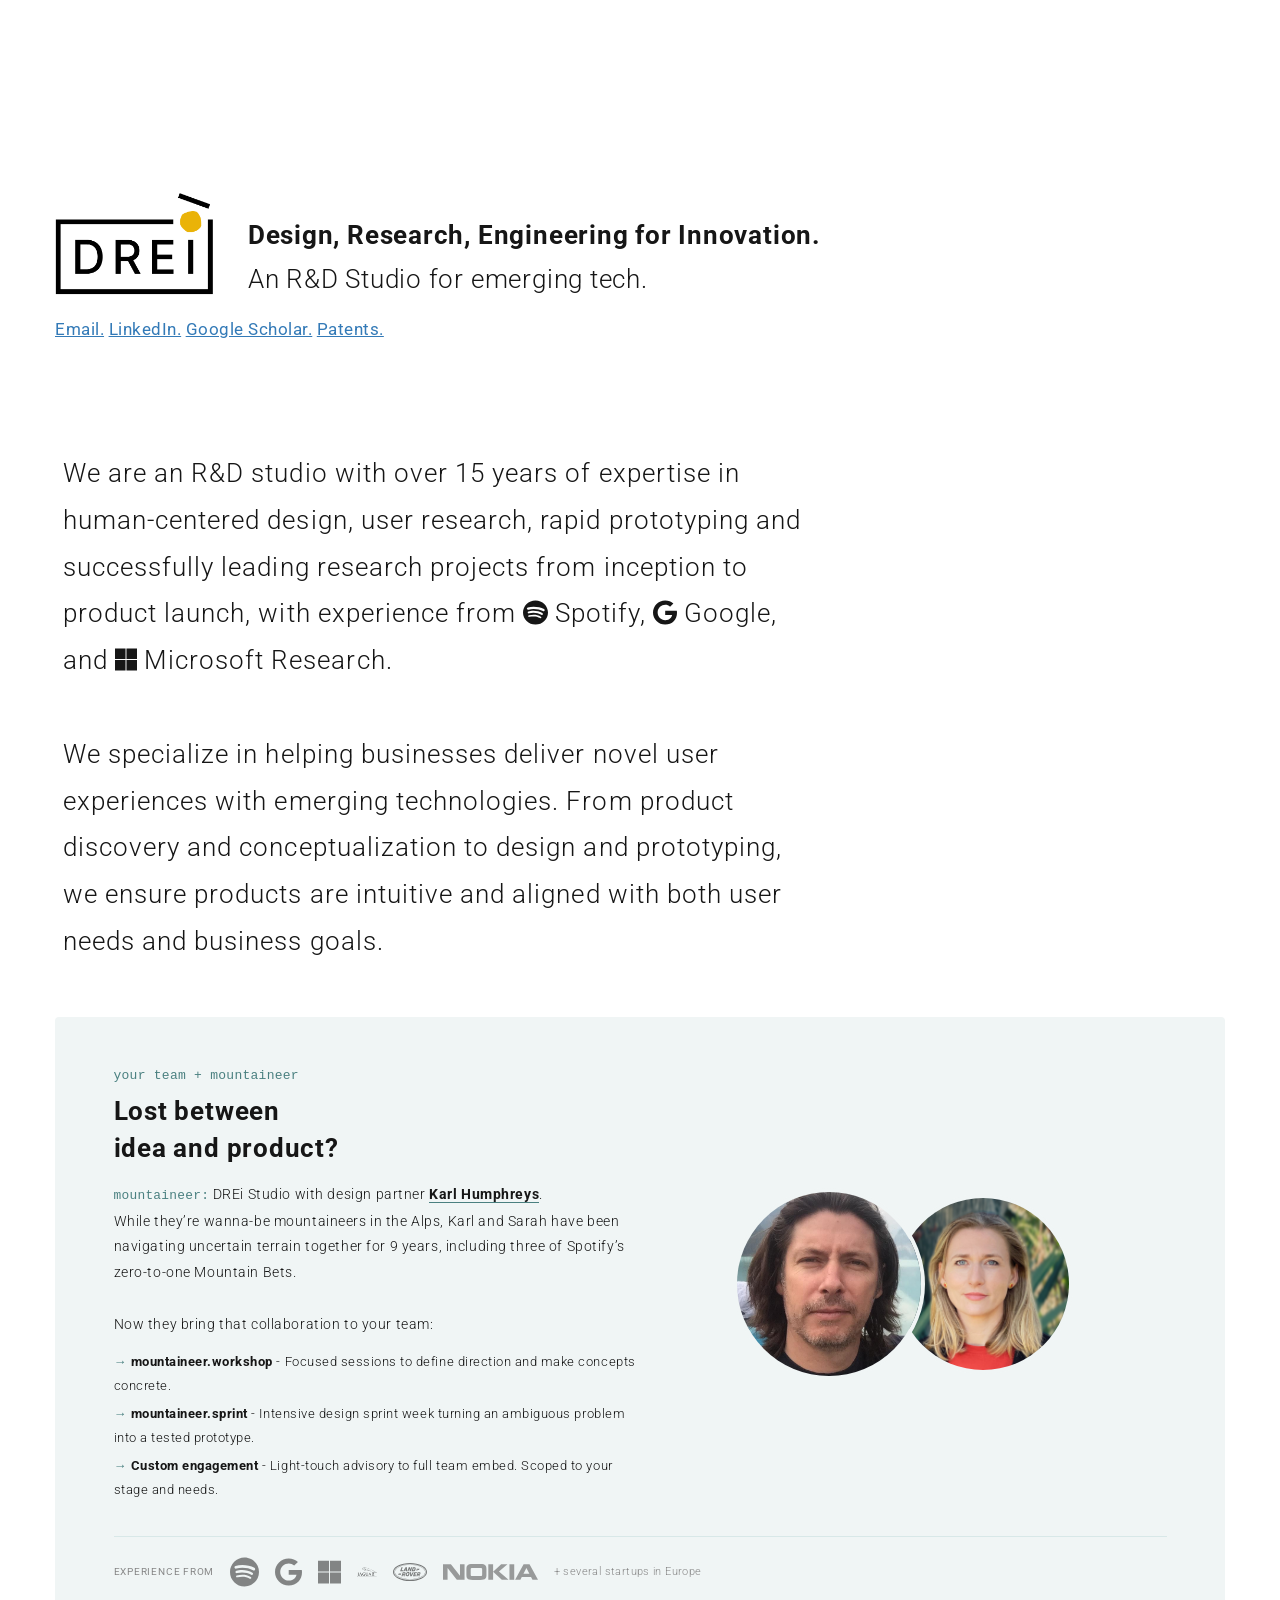
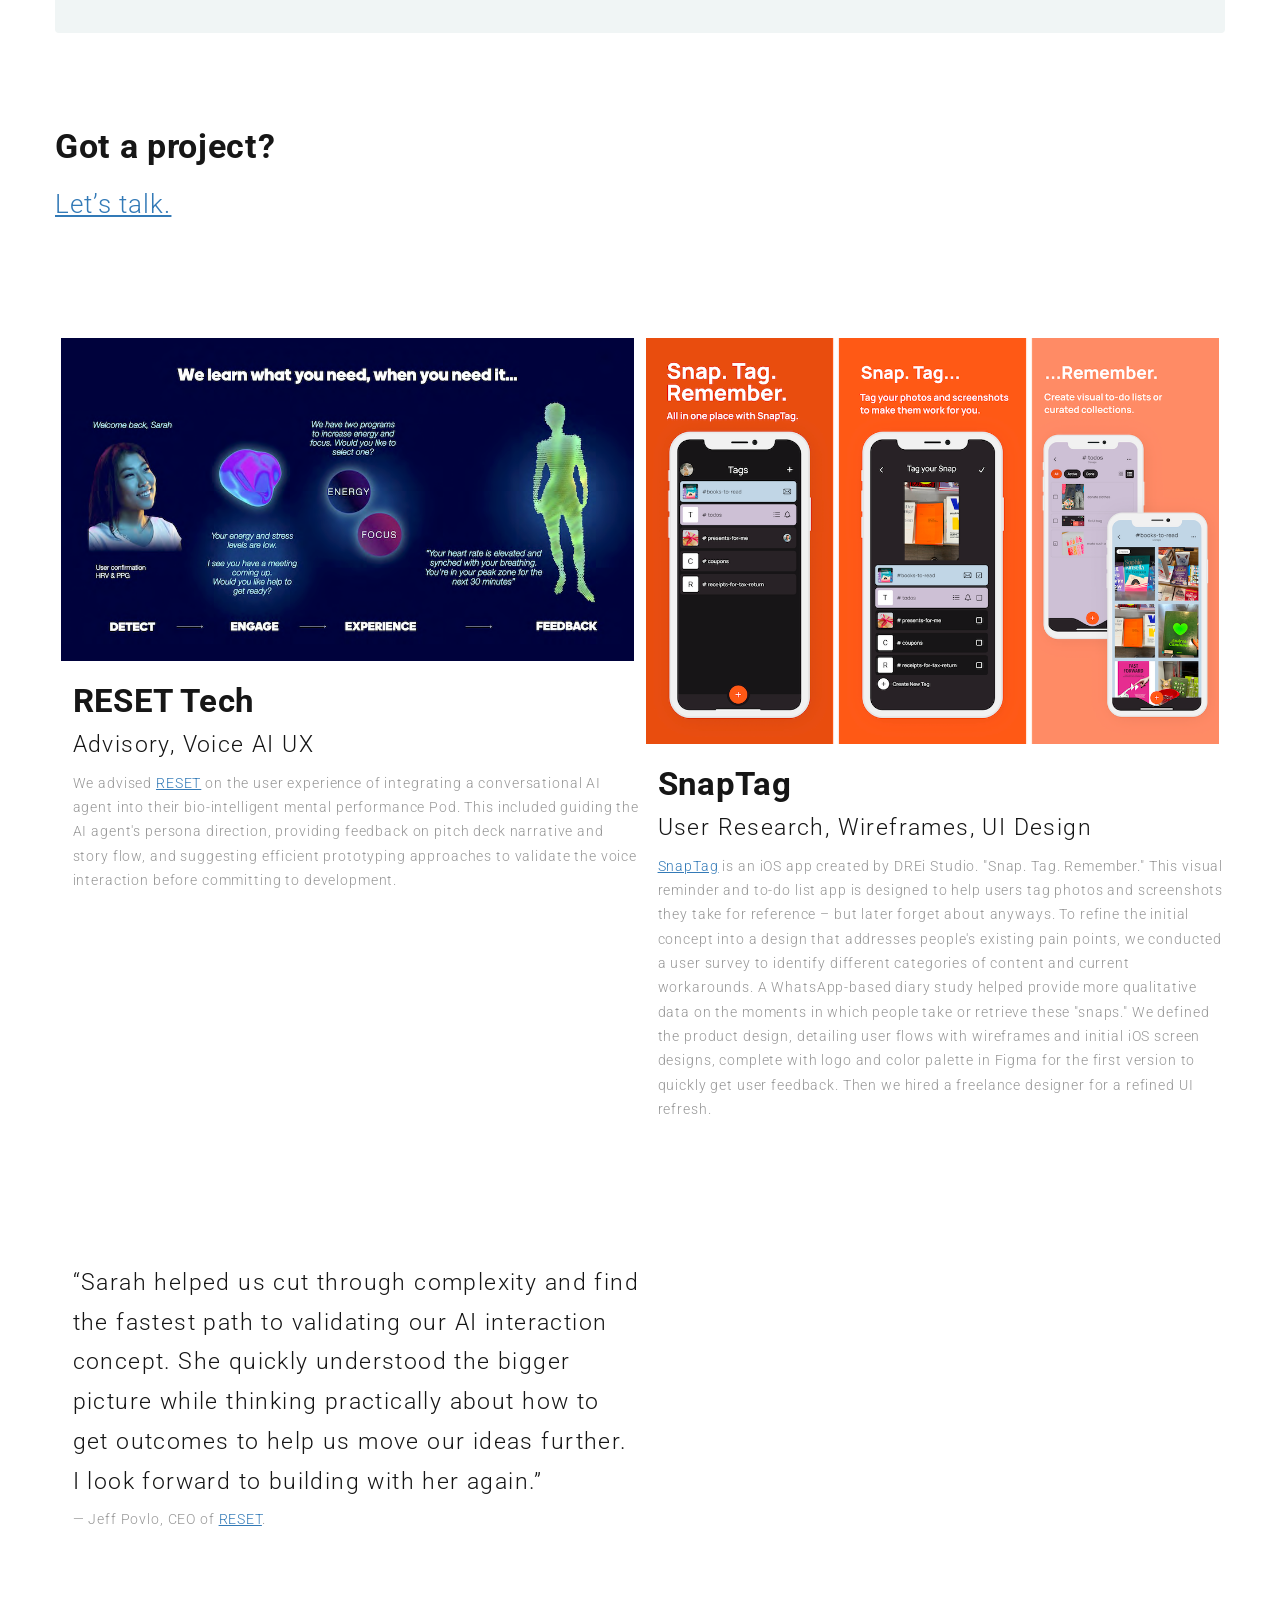
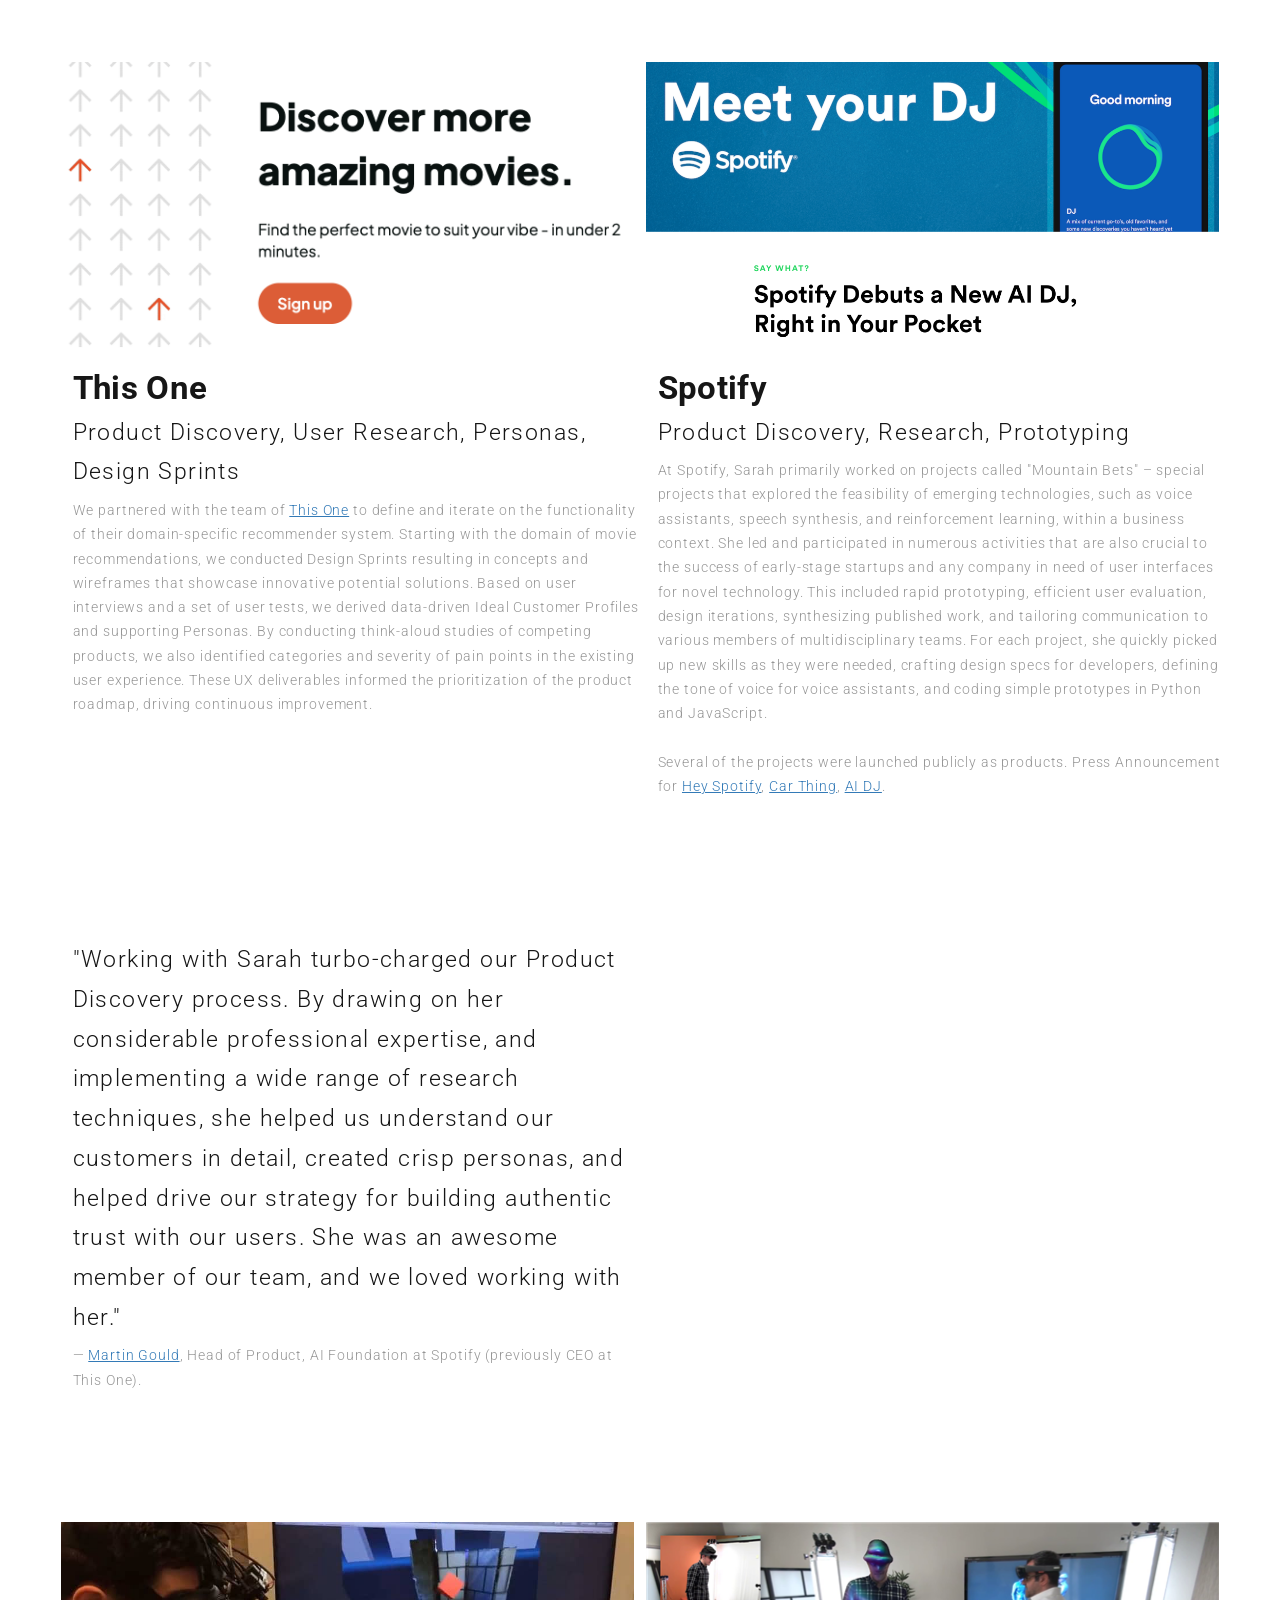
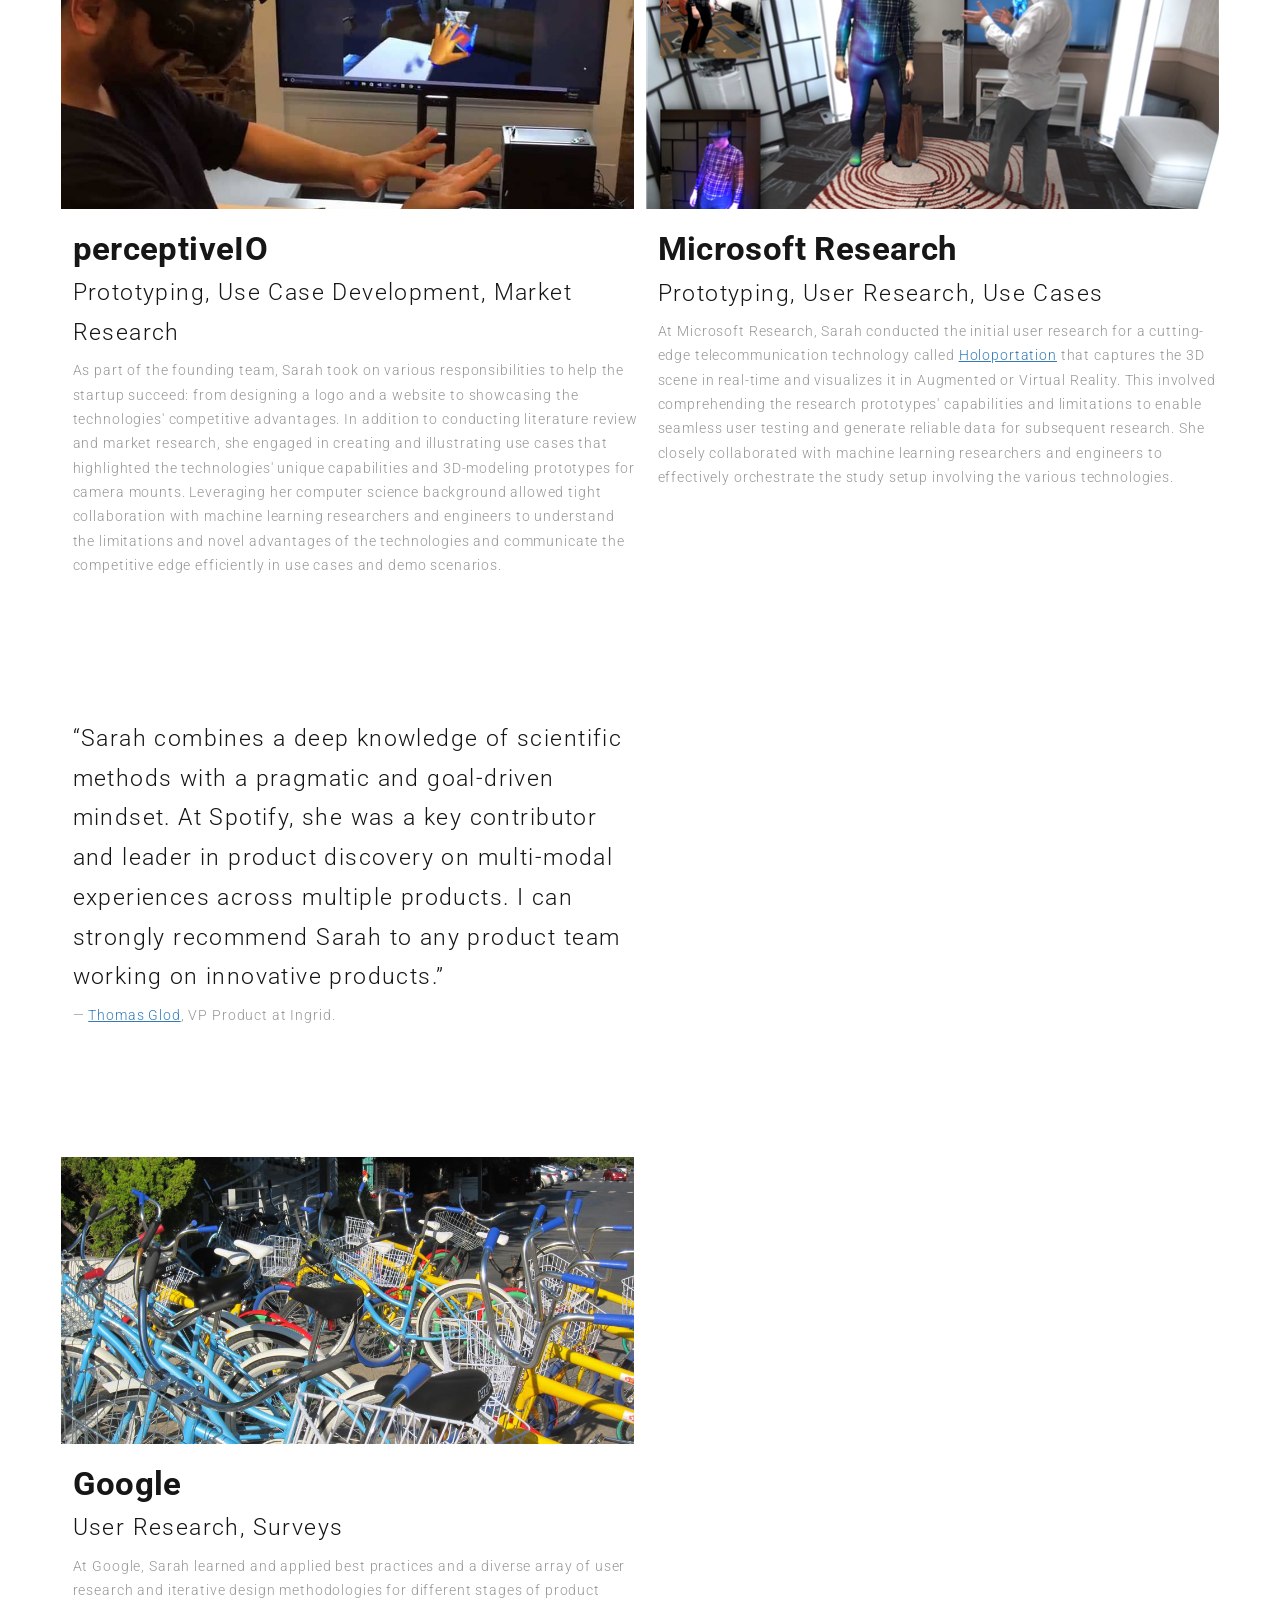
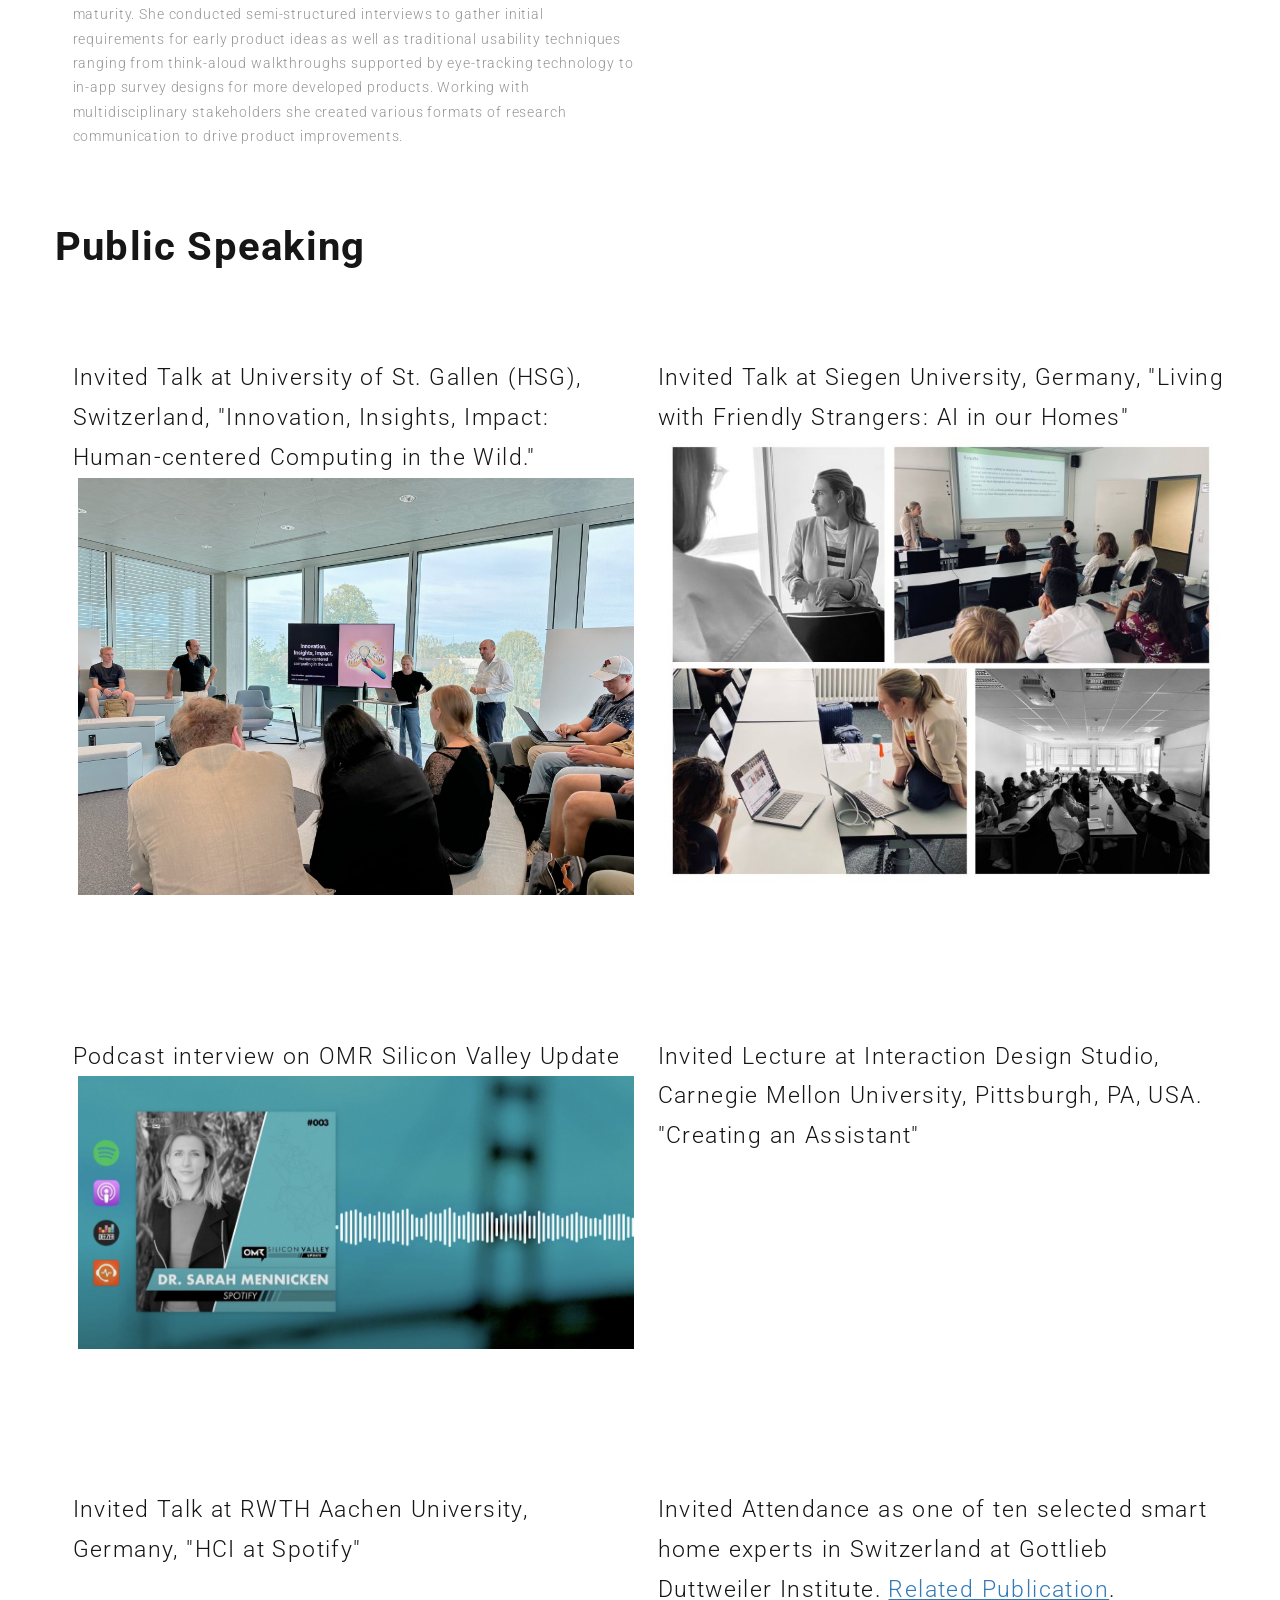
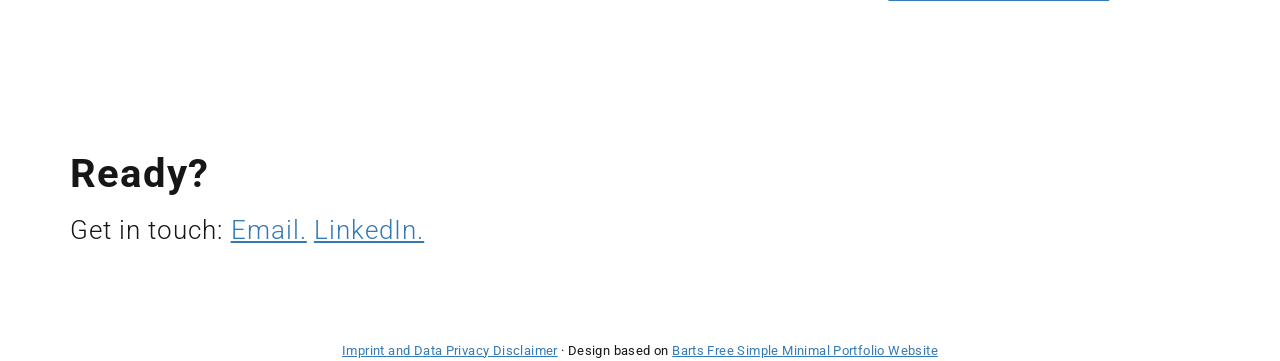
==== commit 0a98c55f: "Fix mobile layout, clean up CSS, add Google Analytics - Fix mountaineer box margins on mobile - Remo" ====
--- a/index.html
+++ b/index.html
@@ -6,15 +6,15 @@
 	<meta charset="utf-8" />
 	<meta name="viewport" content="width=device-width, initial-scale=1">
 	<meta name="description"
-		content="DREi Studio — Research & Development studio specializing in human-centered design, UX research, and emerging technology innovation." />
+		content="DREi Studio - Advisory and R&D studio specializing in human-centered design, UX research, and emerging technology innovation." />
 	<meta name="keywords"
 		content="R&D studio, UX research, human-centered design, product discovery, rapid prototyping, emerging technology, AI, AR, VR, IoT" />
 	<meta name="author" content="DREi Studio" />
 
 	<!-- Open Graph / Social -->
-	<meta property="og:title" content="DREi Studio — Research & Development" />
+	<meta property="og:title" content="DREi Studio - Advisory and R&D" />
 	<meta property="og:description"
-		content="Research & Development studio specializing in human-centered design, UX research, and emerging technology innovation." />
+		content="R&D studio specializing in human-centered design, UX research, and emerging technology innovation." />
 	<meta property="og:type" content="website" />
 	<meta property="og:url" content="https://dreistudio.ch" />
 
@@ -38,16 +38,16 @@
 		}
 	</script>
 
-	<!-- Google Analytics — replace G-XXXXXXXXXX with your Measurement ID -->
-	<script async src="https://www.googletagmanager.com/gtag/js?id=G-XXXXXXXXXX"></script>
+	<!-- Google tag (gtag.js) -->
+	<script async src="https://www.googletagmanager.com/gtag/js?id=G-P16XF1QK0L"></script>
 	<script>
 		window.dataLayer = window.dataLayer || [];
 		function gtag() { dataLayer.push(arguments); }
 		gtag('js', new Date());
-		gtag('config', 'G-XXXXXXXXXX');
+		gtag('config', 'G-P16XF1QK0L');
 	</script>
 
-	<title>DREi Studio — Research & Development</title>
+	<title>DREi Studio — Advisory and Research & Development</title>
 
 </head>
 
@@ -117,7 +117,7 @@
 			<!--- THE END ABOUT CLIENT --->
 
 			<!--- MOUNTAINEER --->
-			<div class="row">
+			<div class="row" id="mountaineer">
 				<div class="col-md-12">
 					<div class="mountaineer-bg">
 						<div class="row mountaineer-main-row">
@@ -152,7 +152,8 @@
 									<li><strong>mountaineer.sprint</strong> - Intensive design sprint week turning an
 										ambiguous problem into
 										a tested prototype.</li>
-									<li><strong>Custom engagement</strong> - Light-touch advisory to full team embed. Scoped to your stage and needs.</li>
+									<li><strong>Custom engagement</strong> - Light-touch advisory to full team embed.
+										Scoped to your stage and needs.</li>
 								</ul>
 							</div>
 							<div class="col-md-6 col-xs-12 hidden-sm hidden-xs">
--- a/css/style.css
+++ b/css/style.css
@@ -1,974 +1,963 @@
-/* Style Css to This Template */
-/* Template Name: Starter Theme to Web Projects*/
-
-
-/*** BODY ***/
-body {
-    font-family: 'Roboto', sans-serif;
-	font-size: 1.3em;
-	line-height: 1.8em;
-	color: #161616;
-	background-color: transparent;
-	letter-spacing: 0.03em;
-}
-/*** THE END BODY ***/
-
-/*** MEDIA ***/
-@media only screen and (max-width: 768px) {
-.prjct-wrt-right {
-    font-size: 1.5em !important;
-    top: 9% !important;
-}
-
-.prjct-wrt-left {
-    font-size: 1.5em !important;
-    top: 9% !important;
-}
-
-.h1, h1 {
-	font-size: 2.6em !important;
-}
-
-.tfv {
-	font-size: 2.6em !important;
-	text-align: center;
-}
-
-.hero-bg {
-    height: 30vh !important;
-	padding-top: 10vh !important;
-	padding-left: 15px !important;
-}
-
-.h2, h2 {
-	font-size: 1.8em !important;
-}
-
-.btn-allprojects {
-	font-size: .9em !important;
-}
-
-.prjct-bg {
-	margin-top: 3em !important;
-	margin-bottom: 3em !important;
-}
-
-.img-prjct-logo {
-	display:none !important;
-}
-
-.lg-col-wrt {
-	font-size: 1.8em !important;
-	padding: 3% !important;
-	margin-top: 200px !important;
-}
-
-.lg-col-wrt2 {
-	font-size: 1.8em !important;
-	padding: 3% !important;
-	text-align: center !important;
-}
-
-.lg-col-ttl {
-	font-size: 1.6em !important;
-	padding-left: 3%;	
-}
-
-.lg-col-ttl2 {
-	font-size: 2.6em !important;
-	padding-left: 3% !important;	
-}
-
-.lg-col-bg {
-	margin-top: 3em !important;
-	margin-bottom: 3em !important;
-}
-
-.lg-col-bg2 {
-	margin-top: 3em !important;
-	margin-bottom: .5em !important;
-	/* display: none !important; */
-}
-
-.nav-ttl {
-	top: 36px !important;
-	font-size: 1.3em !important;
-	position: absolute !important;
-	left: 5% !important;
-	display: none;
-}
-
-.img-hr-lg {
-    height: 35px !important;
-    width: 35px !important;
-	margin-top: 27px !important;
-	/* display: none; */
-}
-
-.ftr-lnk {
-	font-size: 1.8em !important;
-	height: 3em !important;
-    text-align: center !important;
-	padding-left: 0px !important;
-}
-
-.prjct-wrt-left-wrk {
-	font-size: 1.5em !important;
-	top: 9.5% !important;
-}
-
-.prjct-wrt-right-wrk {
-	font-size: 1.5em !important;
-    top: 9.5% !important;	
-}
-
-.img-prjct-wrk {
-	padding-right: 0px !important;
-	padding-left: 0px !important;
-}
-
-.img-prjct-wrk:hover {
-	padding-right: 0px !important;
-	padding-left: 0px !important;
-	border-radius: 0px !important;
-}
-
-.prjct-wrt-left-wrk-big {
-	font-size: 1.5em !important;
-	top: 9.5% !important;
-}
-
-.img-prjct-wrk-big {
-	padding-right: 0px !important;
-	padding-left: 0px !important;
-}
-
-.img-prjct-wrk-big:hover {
-	padding-right: 0px !important;
-	padding-left: 0px !important;
-}
-
-.img-prjct {
-	padding-right: 0px !important;
-	padding-left: 0px !important;
-}
-
-.img-prjct:hover {
-	border-radius: 0px !important;
-}
-
-.works-hero-bg {
-    height: 50vh !important;
-    padding-top: 28vh !important;	
-}
-
-.blog-hero-bg {
-	padding-top: 31vh !important;
-}
-
-.lgs-bg {
-	margin-top: 0em !important;
-	margin-bottom: 0.6em !important;
-}
-
-.btn-ltstlk {
-	padding: 3em !important;
-	font-size: 1em !important;
-}
-
-.img-lg-col2 {
-	padding-left: 0px !important;
-	padding-right: 0px !important;
-	/* display: none !important; */
-}
-
-.shw-cs2 {
-	font-size: 2.5em !important;
-	padding-top: 5% !important;
-}
-
-.shw-cs {
-	font-size: 1.1em !important;
-}
-
-.shw-cs3 {
-	font-size: 1.1em !important;
-	text-align: center !important;
-	padding-left: 0px !important;
-}
-
-.shw-cs4 {
-    font-size: 1.8em !important;
-}
-
-.shw-cs4-r {
-    font-size: 1.1em !important;
-}
-
-.allprojects-bg {
-	margin-bottom: 2em !important;
-    margin-top: 2em !important;
-}
-
-.allprojects-lgs-bg2 {
-	margin-bottom: 3.6em !important;
-}
-
-.carousel-control .glyphicon-chevron-right, .carousel-control .icon-next {
-	margin-right: 0px !important;
-}
-
-.slider-bg {
-	padding-bottom: 0 !important;
-}
-
-}
-/*** THE END MEDIA ***/
-
-
-
-/*** GENERAL LINK ***/
-a:-webkit-any-link {
-	text-decoration: underline;
-}
-/*** THE END GENERAL LINK ***/
-
-/*** h1, h2, h3, h4, h5, h6, h7, h8, h9, ***/
-.h1, h1 {
-	font-size: 3.1em;
-	font-weight: 700;
-	letter-spacing: .03em;
-	line-height: 1.7em;
-	font-family: 'Roboto', sans-serif;
-	color: #161616;
-}
-
-.h2, h2 {
-	font-size: 2em;
-	font-weight: 300;
-	letter-spacing: .03em;
-	line-height: 1.7em;
-    font-family: 'Roboto', sans-serif;
-	color: #161616;
-}
-
-.h3, h3 {
-	font-size: 1.3em;
-	font-weight: 400;
-	letter-spacing: .03em;
-	line-height: 1.7em;
-	color: #999;
-	font-family: 'Roboto', sans-serif;	
-}
-
-h1, .h1, h2, .h2, h3, .h3, h4, .h4 {
-	margin-top: 0;
-	margin-bottom: 0;
-}
-
-h1.fade-anime-top {
-    display: flex;
-    align-items: center;
-    flex-wrap: wrap; /* Allows the content to wrap to the next line if necessary */
-}
-
-h1.fade-anime-top img {
-	margin-right: 10px;
-}
-
-h1.fade-anime-top a:first-child img {
-    margin-left: 30px;  /* Padding to the first icon after the text */
-}
-
-
-/*** THE END h1, h2, h3, h4, h5, h6, h7, h8, h9, ***/
-
-/*** HERO HEADER ***/
-.hero-bg {
-	background: transparent;
-	margin: 0 auto;
-	text-align: left;
-	height: 50vh;
-	padding-top: 20.5vh;
-}
-/*** THE END HERO HEADER ***/
-
-/*** SLIDER HERO HEADER ***/
-.slider-bg {
-	background: transparent;
-	margin: 0 auto;
-	text-align: center;
-	padding-top: 5em;
-	padding-bottom: 5em;	
-}
-/*** THE END SLIDER HERO HEADER ***/
-
-/*** BLOG HERO HEADER ***/
-.blog-hero-bg {
-	background: transparent;
-	margin: 0 auto;
-	text-align: center;
-	height: 45vh;
-	padding-top: 25vh;
-}
-/*** THE END BLOG HERO HEADER ***/
-
-/*** WORKS HERO HEADER ***/
-.works-hero-bg {
-	background: transparent;
-	margin: 0 auto;
-	text-align: center;
-	height: 65vh;
-	padding-top: 30vh;
-}
-/*** THE END WORKS HERO HEADER ***/
-
-/*** FOOTER BACKGROUND ***/
-.footer-bg {
-	margin-top: 5em;
-	margin-bottom: 4.3em;
-	height: 11em;
-}
-/*** THE END FOOTER BACKGROUND ***/
-
-/*** FOOTER LINKS ***/
-.ftr-lnk {
-	font-size: 2em;
-	letter-spacing: .04em;
-	line-height: 1.7em;
-	text-align: left;
-	color: #161616;
-	font-family: 'Roboto', sans-serif;
-    font-weight: 300;
-    height: 2.5em;
-    padding-left: 0;
-}
-
-.ftr-lnk:hover {
-	color: #161616;
-	text-decoration: none;
-}
-/*** THE END FOOTER LINKS ***/
-
-/*** SERVICES WRT ***/
-.lg-col-wrt2 {
-	font-size: 2em;
-	line-height: 1.8em;
-	letter-spacing: .04em;
-	font-family: 'Roboto', sans-serif;
-	font-weight: 300;
-	color: #161616;
-	text-align: center;
-	margin-top: 60px;
-}
-/*** THE END SERVICES WRT ***/
-
-/*** WRITE AND PHOTO ***/
-.lg-col-wrt {
-	font-size: 2em;
-	line-height: 1.8em;
-	padding-left: 1%;
-	letter-spacing: .04em;
-	font-family: 'Roboto', sans-serif;
-	font-weight: 300;
-	color: #161616;
-	padding-right: 3% !important; /* todo: remove this */
-}
-/*** THE END WRITE AND PHOTO ***/
-
-/*** SINGLE WORK PAGE TITLE ***/
-.lg-col-ttl2 {
-	font-size: 3em;
-	font-weight: 700;
-	letter-spacing: .03em;
-	line-height: 1.7em;
-	font-family: 'Roboto', sans-serif;
-	color: #161616;
-	padding-left: 1%;
-}
-/*** THE END SINGLE WORK TITLE ***/
-
-
-/*** SINGLE WORK PHOTO COVER ***/
-.img-lg-col2 {
-  border-radius: 0px;
-  max-width: 100%;
-  height: auto;
-  -webkit-transition: all .5s ease;
-  -moz-transition: all .5s ease;
-  -ms-transition: all .5s ease;
-  -o-transition: all .5s ease;
-   transition: all .5s ease;
-   display: table;
-   position: relative;
-   animation: animatebottom 3s;
-   padding-right: 1%;
-   padding-left: 1%;   
-}
-/*** THE END SINGLE WORK PHOTO COVER ***/
-
-/*** PROJECT BACKGROUND ***/
-.prjct-bg {
-	background: transparent;
-    margin-top: 5em;
-	margin-bottom: 5em;
-}
-/*** THE END PROJECT BACKGROUND ***/
-
-/*** ALL PROJECTS BUTTON BACKGROUND ***/
-.allprojects-bg {
-	width: auto;
-	height: auto;
-	text-align: center;
-	margin-bottom: 5em;
-	margin-top: 5em;
-}
-/*** THE END ALL PROJECTS BACKGROUND ***/
-
-/*** SOCIAL LINKS ***/
-.soc-lnk {
-	color: #2937f0;
-    font-weight: 500;
-}
-
-.soc-lnk:focus {
-	color: #2937f0;
-}
-
-.soc-lnk:hover {
-	color: #161616;
-	border-bottom: 2px solid #161616;
-}
-
-/*** THE END SOCIAL LINKS ***/
-
-/*** SHOWCASE FONT STYLE ***/
-.shw-cs {
-    font-size: 1.1em;
-    font-weight: 300;
-    letter-spacing: .06em;
-    line-height: 1.7em;
-    font-family: 'Roboto', sans-serif;
-    color: #969696;
-    padding-left: 3%;
-    /* font-style: italic; */
-	padding-top: 1%;
-}
-
-.shw-cs4 {
-    font-size: 1.8em;
-    font-weight: 300;
-    letter-spacing: .06em;
-    line-height: 1.7em;
-    font-family: 'Roboto', sans-serif;
-    color: #161616;
-    padding-left: 3%;
-	padding-top: 2%;
-	max-width: 100%;
-}
-
-.shw-cs4-r {
-    font-size: 1.2em;
-    font-weight: 400;
-    letter-spacing: .06em;
-    line-height: 1.7em;
-    font-family: 'Roboto', sans-serif;
-    color: #161616;
-    padding-left: 3%;
-	padding-top: 3%;
-	padding-right: 3%;
-	max-width: 100%;
-	float: right;
-}
-
-.shw-cs2 {
-    font-size: 2.5em;
-    color: #161616;
-    font-weight: 700;
-    max-width: 100%;
-    padding-left: 3%;
-    padding-top: 5%;	
-}
-
-.shw-cs3 {
-    font-size: 1.1em;
-    color: #161616;
-    font-weight: 400;
-    max-width: 100%;
-    padding-left: 5%;
-    padding-bottom: 2%;	
-}
-/*** THE END SHOWCASE FONT STYLE ***/
-
-/*** WORK PAGE PROJECT COVER ***/
-.img-prjct-wrk {
-  border-radius: 0px;
-  max-width: 100%;
-  height: auto;
-  -webkit-transition: all .5s ease;
-  -moz-transition: all .5s ease;
-  -ms-transition: all .5s ease;
-  -o-transition: all .5s ease;
-   transition: all .5s ease;
-   display: table;
-   position: relative;
-   padding-left: 1%;
-   padding-right: 1%;
-   animation: animatebottom 3s;
-}
-
-.img-prjct-wrk-big {
-  border-radius: 0px;
-  max-width: 100%;
-  height: auto;
-  -webkit-transition: all .5s ease;
-  -moz-transition: all .5s ease;
-  -ms-transition: all .5s ease;
-  -o-transition: all .5s ease;
-   transition: all .5s ease;
-   display: table;
-   position: relative;
-   padding-left: 2%;
-   padding-right: 2%;
-}
-
-.img-prjct-wrk:hover {
-  cursor: pointer;
-  opacity: .7;
-  -webkit-transform: scale(0.96);
-  -ms-transform: scale(0.96);
-  transform: scale(0.96);
-}
-
-.prjct-wrt-right-wrk {
-   position: absolute; 
-   right:3%;
-   top:12%;
-   font-size: 2.6em;
-   color: #161616;
-   font-weight: 700;
-   max-width: 100%;
-}
-
-.prjct-wrt-left-wrk {
-   position: absolute; 
-   left:3%;
-   top:12%;
-   font-size: 2.6em;
-   color: #161616;
-   font-weight: 700;
-   max-width: 100%;
-}
-
-.prjct-wrt-left-wrk-big {
-   position: absolute; 
-   left:3%;
-   top:7%;
-   font-size: 2.6em;
-   color: #161616;
-   font-weight: 700;
-   max-width: 100%;	
-}
-
-.img-prjct-wrk-big:hover {
-  cursor: pointer;
-  opacity: .7;
-}
-/*** THE END WORK PAGE PROJECT COVER ***/
-
-/*** HOME PAGE PROJECT COVER ***/
-.img-prjct {
-  border-radius: 0px;
-  max-width: 100%;
-  height: auto;
-  -webkit-transition: all .5s ease;
-  -moz-transition: all .5s ease;
-  -ms-transition: all .5s ease;
-  -o-transition: all .5s ease;
-   transition: all .5s ease;
-   display: table;
-   position: relative;
-   padding-left: 1em;
-   padding-right: 1em;
-   animation: animatebottom 3s;
-}
-
-.img-prjct:hover {
-  cursor: pointer;
-  opacity: .7;
-   -webkit-transform: scale(0.92);
-   -ms-transform: scale(0.92);
-   transform: scale(0.92);  
-}
-
-.prjct-wrt-right {
-   position: absolute; 
-   right:3%;
-   top:9%;
-   font-size: 2.6em;
-   color: #161616;
-   font-weight: 700;
-   max-width: 100%;
-}
-
-.prjct-wrt-left {
-   position: absolute; 
-   left:3%;
-   top:9%;
-   font-size: 2.6em;
-   color: #161616;
-   font-weight: 700;
-   max-width: 100%;
-}
-/*** THE END HOME PAGE PROJECT COVER ***/
-
-/*** COL STYLE ***/
-.col-xs-1, .col-sm-1, .col-md-1, .col-lg-1, .col-xs-2, .col-sm-2, .col-md-2, .col-lg-2, .col-xs-3, .col-sm-3, .col-md-3, .col-lg-3, .col-xs-4, .col-sm-4, .col-md-4, .col-lg-4, .col-xs-5, .col-sm-5, .col-md-5, .col-lg-5, .col-xs-6, .col-sm-6, .col-md-6, .col-lg-6, .col-xs-7, .col-sm-7, .col-md-7, .col-lg-7, .col-xs-8, .col-sm-8, .col-md-8, .col-lg-8, .col-xs-9, .col-sm-9, .col-md-9, .col-lg-9, .col-xs-10, .col-sm-10, .col-md-10, .col-lg-10, .col-xs-11, .col-sm-11, .col-md-11, .col-lg-11, .col-xs-12, .col-sm-12, .col-md-12, .col-lg-12 {
-	position: relative;
-    min-height: 1px;
-    padding-left: 0px;
-    padding-right: 0px;
-}
-/*** THE END COL STYLE ***/
-
-/*** PAGE LOADING ***/
-.preloading {
-   -webkit-animation-duration: 5s;
-   animation-duration: 5s;
-   -webkit-animation-fill-mode: both;
-   animation-fill-mode: both;
-}
-         
-@-webkit-keyframes fadeIn {
-   0% {opacity: 0;}
-   100% {opacity: 1;}
-}
-         
-@keyframes fadeIn {
-   0% {opacity: 0;}
-   100% {opacity: 1;}
-}
-         
-.fadeIn {
-   -webkit-animation-name: fadeIn;
-   animation-name: fadeIn;
-   background: #fff;
-}
-/*** THE PAGE LOADING ***/
-
-/*** EFFECT STYLE ***/
-.fade-anime-right {
-	position: relative;
-	animation: animateright 3s;
-	max-width: 100%;	
-}
-
-@keyframes animateright { 
-    from {right:-300px;opacity:0} to {right:0;opacity:1}
-}
-
-.fade-anime-bottom {
-	position: relative;
-	animation: animatebottom 3s;
-	max-width: 100%;
-}
-
-@keyframes animatebottom { 
-    from {bottom:-300px;opacity:0} to {bottom:0;opacity:1}
-}
-
-.fade-anime-left {
-	position: relative;
-	animation: animateleft 3s;
-	max-width: 100%;	
-}
-
-@keyframes animateleft { 
-    from {left:-300px;opacity:0} to {left:0;opacity:1}
-}
-
-.fade-anime-top {
-	position: relative;
-	animation: animatetop 3s;
-	max-width: 100%;	
-}   
-
-@keyframes animatetop {
-	from {top:-300px;opacity:0} to {top:0;opacity:1}
-}
-
-.fade-anime-zoom { 
-    animation:animatezoom 3s;
-}
-
-@keyframes animatezoom { 
-    from {transform:scale(0)} to{transform:scale(1)}
-}
-
-.fade-anime-fade {
-	animation:fading 10s infinite;
-}
-
-@keyframes fading {
-	0%{opacity:0}50%{opacity:1}100%{opacity:0}
-}
-
-.fade-anime-opacity {
-	animation: opac 3s;
-}
-
-@keyframes opac {
-	from{opacity:0} to{opacity:1}
-}
-/***THE END EFFECT STYLE ***/
-
-/*** SLIDER EFFECT ***/
-.carousel-inner {
-    position: relative;
-    overflow: hidden;
-    width: 100%;
-    animation: animatebottom 3s;
-}
-/*** THE END SLIDER EFFECT ***/
-
-/*** SLIDE CAPTION ***/
-
-.carousel-caption {
-    position: initial;
-    left: 15%;
-    right: 15%;
-    bottom: 20px;
-    z-index: 10;
-    padding-top: 20px;
-    color: #fff;
-    text-align: center;
-    text-shadow: 0 1px 2px rgba(0,0,0,0);
-	animation: animatebottom 3s;
-}
-
-.glyphicon-chevron-left:before {
-	color: #fff;
-}
-
-.glyphicon-chevron-right:before {
-	color: #fff;
-}
-
-.carousel-indicators {
-	display: none;
-}
-
-.carousel-control .glyphicon-chevron-left, .carousel-control .glyphicon-chevron-right, .carousel-control .icon-prev, .carousel-control .icon-next {
-	font-size: 42px;
-}
-
-.carousel-control .glyphicon-chevron-right, .carousel-control .icon-next {
-	margin-right: 0px;
-}
-
-.highlight {
-	background: url(https://s2.svgbox.net/pen-brushes.svg?ic=brush-10&color=f8e473);
-	margin: -2px -6px;
-	padding:  2px  6px;
-}
-
-.highlight-blue {
-	background: url(https://s2.svgbox.net/pen-brushes.svg?ic=brush-9&color=ADD8E6);
-}
-
-.cta-divider {
-	padding: 2em 0 1.5em;
-	font-size: 1.8em;
-	font-family: 'Roboto', sans-serif;
-	font-weight: 300;
-	letter-spacing: 0.04em;
-	line-height: 1.8em;
-}
-
-.cta-block-b {
-	padding: 2.5em 0 2em;
-}
-.cta-heading {
-	font-family: 'Roboto', sans-serif;
-	font-size: 2.6em;
-	font-weight: 700;
-	letter-spacing: 0.02em;
-	color: #161616;
-	margin: 0 0 0.2em;
-}
-
-/*** MOUNTAINEER BLOCK ***/
-.mountaineer-bg {
-	background-color: #f0f5f5;
-	border-radius: 4px;
-	padding: 4% 5%;
-	margin-top: 4em;
-	margin-bottom: 4em;
-}
-
-.mountaineer-name {
-	font-family: monospace;
-	font-size: 1em;
-	font-weight: 400;
-	letter-spacing: 0.02em;
-	color: #4a8080;
-	text-transform: lowercase;
-	margin-bottom: 0.5em;
-}
-
-.mountaineer-tagline {
-	font-size: 2em;
-	font-weight: 700;
-	letter-spacing: .03em;
-	line-height: 1.4em;
-	font-family: 'Roboto', sans-serif;
-	color: #161616;
-	margin-bottom: 0.6em;
-}
-
-.mountaineer-label {
-	font-family: monospace;
-	font-size: 0.9em;
-	color: #4a8080;
-	font-weight: 400;
-	letter-spacing: 0.02em;
-}
-
-.mountaineer-link,
-.mountaineer-link:-webkit-any-link {
-	color: inherit;
-	text-decoration: none;
-	border-bottom: 1px solid #4a8080;
-}
-
-.mountaineer-link:hover {
-	color: #4a8080;
-}
-
-.mountaineer-body {
-	font-size: 1.1em;
-	font-weight: 300;
-	letter-spacing: .04em;
-	line-height: 1.8em;
-	font-family: 'Roboto', sans-serif;
-	color: #161616;
-}
-
-.mountaineer-main-row {
-	display: flex;
-	align-items: center;
-}
-
-.mountaineer-services {
-	list-style: none;
-	padding: 0;
-	margin: 0.8em 0 0;
-}
-
-.mountaineer-services li {
-	font-size: 1em;
-	font-weight: 300;
-	letter-spacing: .04em;
-	line-height: 1.8em;
-	font-family: 'Roboto', sans-serif;
-	color: #161616;
-	padding: 0.2em 0;
-}
-
-.mountaineer-services li::before {
-	content: "→ ";
-	color: #4a8080;
-	font-weight: 400;
-}
-
-.mountaineer-collab {
-	display: flex;
-	flex-direction: column;
-	justify-content: center;
-	align-items: center;
-	padding: 1em 0;
-}
-
-.mountaineer-avatars {
-	display: flex;
-	align-items: center;
-}
-
-.mountaineer-avatar {
-	width: 160px;
-	height: 160px;
-	border-radius: 50%;
-	object-fit: cover;
-	object-position: center center;
-	border: 4px solid #f0f5f5;
-	position: relative;
-	z-index: 2;
-}
-
-.mountaineer-avatar + .mountaineer-avatar {
-	margin-left: -28px;
-}
-
-.mountaineer-avatar--karl {
-	width: 172px;
-	height: 172px;
-}
-
-.mountaineer-avatar--back {
-	z-index: 1;
-}
-
-.mountaineer-avatars-mobile {
-	margin: 1.2em 0 1.4em;
-}
-
-.mountaineer-collab-names {
-	font-size: 0.78em;
-	font-family: 'Roboto', sans-serif;
-	font-weight: 400;
-	color: #666;
-	letter-spacing: 0.06em;
-	margin-top: 0.9em;
-	line-height: 1.5em;
-}
-
-
-.mountaineer-main-row {
-	display: flex;
-	align-items: center;
-}
-
-.mountaineer-logos {
-	display: flex;
-	align-items: center;
-	gap: 16px;
-	margin-top: 2.5em;
-	padding-top: 1.5em;
-	border-top: 1px solid #d8e8e8;
-	flex-wrap: wrap;
-}
-
-.mountaineer-logos img {
-	opacity: 0.5;
-	filter: grayscale(100%);
-}
-
-.mountaineer-logos-label {
-	font-size: 0.75em;
-	font-family: 'Roboto', sans-serif;
-	font-weight: 400;
-	color: #888;
-	letter-spacing: 0.08em;
-	text-transform: uppercase;
-	white-space: nowrap;
-}
-
-.mountaineer-logos-text {
-	font-size: 0.85em;
-	font-family: 'Roboto', sans-serif;
-	font-weight: 300;
-	color: #888;
-}
-/*** END MOUNTAINEER BLOCK ***/
-
+/* Style Css to This Template */
+/* Template Name: Starter Theme to Web Projects*/
+
+
+/*** BODY ***/
+body {
+    font-family: 'Roboto', sans-serif;
+	font-size: 1.3em;
+	line-height: 1.8em;
+	color: #161616;
+	background-color: transparent;
+	letter-spacing: 0.03em;
+}
+/*** THE END BODY ***/
+
+/*** MEDIA ***/
+@media only screen and (max-width: 768px) {
+.prjct-wrt-right {
+    font-size: 1.5em !important;
+    top: 9% !important;
+}
+
+.prjct-wrt-left {
+    font-size: 1.5em !important;
+    top: 9% !important;
+}
+
+.h1, h1 {
+	font-size: 2.6em !important;
+}
+
+.tfv {
+	font-size: 2.6em !important;
+	text-align: center;
+}
+
+.hero-bg {
+    height: 30vh !important;
+	padding-top: 10vh !important;
+	padding-left: 15px !important;
+}
+
+.h2, h2 {
+	font-size: 1.8em !important;
+}
+
+.btn-allprojects {
+	font-size: .9em !important;
+}
+
+.prjct-bg {
+	margin-top: 3em !important;
+	margin-bottom: 3em !important;
+}
+
+.img-prjct-logo {
+	display:none !important;
+}
+
+.lg-col-wrt {
+	font-size: 1.8em !important;
+	padding: 3% !important;
+	margin-top: 200px !important;
+}
+
+.lg-col-wrt2 {
+	font-size: 1.8em !important;
+	padding: 3% !important;
+	text-align: center !important;
+}
+
+.lg-col-ttl {
+	font-size: 1.6em !important;
+	padding-left: 3%;	
+}
+
+.lg-col-ttl2 {
+	font-size: 2.6em !important;
+	padding-left: 3% !important;	
+}
+
+.lg-col-bg {
+	margin-top: 3em !important;
+	margin-bottom: 3em !important;
+}
+
+.lg-col-bg2 {
+	margin-top: 3em !important;
+	margin-bottom: .5em !important;
+	/* display: none !important; */
+}
+
+.nav-ttl {
+	top: 36px !important;
+	font-size: 1.3em !important;
+	position: absolute !important;
+	left: 5% !important;
+	display: none;
+}
+
+.img-hr-lg {
+    height: 35px !important;
+    width: 35px !important;
+	margin-top: 27px !important;
+	/* display: none; */
+}
+
+.ftr-lnk {
+	font-size: 1.8em !important;
+	height: 3em !important;
+    text-align: center !important;
+	padding-left: 0px !important;
+}
+
+.prjct-wrt-left-wrk {
+	font-size: 1.5em !important;
+	top: 9.5% !important;
+}
+
+.prjct-wrt-right-wrk {
+	font-size: 1.5em !important;
+    top: 9.5% !important;	
+}
+
+.img-prjct-wrk {
+	padding-right: 0px !important;
+	padding-left: 0px !important;
+}
+
+.img-prjct-wrk:hover {
+	padding-right: 0px !important;
+	padding-left: 0px !important;
+	border-radius: 0px !important;
+}
+
+.prjct-wrt-left-wrk-big {
+	font-size: 1.5em !important;
+	top: 9.5% !important;
+}
+
+.img-prjct-wrk-big {
+	padding-right: 0px !important;
+	padding-left: 0px !important;
+}
+
+.img-prjct-wrk-big:hover {
+	padding-right: 0px !important;
+	padding-left: 0px !important;
+}
+
+.img-prjct {
+	padding-right: 0px !important;
+	padding-left: 0px !important;
+}
+
+.img-prjct:hover {
+	border-radius: 0px !important;
+}
+
+.works-hero-bg {
+    height: 50vh !important;
+    padding-top: 28vh !important;	
+}
+
+.blog-hero-bg {
+	padding-top: 31vh !important;
+}
+
+.lgs-bg {
+	margin-top: 0em !important;
+	margin-bottom: 0.6em !important;
+}
+
+.btn-ltstlk {
+	padding: 3em !important;
+	font-size: 1em !important;
+}
+
+.img-lg-col2 {
+	padding-left: 0px !important;
+	padding-right: 0px !important;
+	/* display: none !important; */
+}
+
+.shw-cs2 {
+	font-size: 2.5em !important;
+	padding-top: 5% !important;
+}
+
+.shw-cs {
+	font-size: 1.1em !important;
+}
+
+.shw-cs3 {
+	font-size: 1.1em !important;
+	text-align: center !important;
+	padding-left: 0px !important;
+}
+
+.shw-cs4 {
+    font-size: 1.8em !important;
+}
+
+.shw-cs4-r {
+    font-size: 1.1em !important;
+}
+
+.allprojects-bg {
+	margin-bottom: 2em !important;
+    margin-top: 2em !important;
+}
+
+.allprojects-lgs-bg2 {
+	margin-bottom: 3.6em !important;
+}
+
+.carousel-control .glyphicon-chevron-right, .carousel-control .icon-next {
+	margin-right: 0px !important;
+}
+
+.slider-bg {
+	padding-bottom: 0 !important;
+}
+
+}
+/*** THE END MEDIA ***/
+
+
+
+/*** GENERAL LINK ***/
+a:-webkit-any-link {
+	text-decoration: underline;
+}
+/*** THE END GENERAL LINK ***/
+
+/*** h1, h2, h3, h4, h5, h6, h7, h8, h9, ***/
+.h1, h1 {
+	font-size: 3.1em;
+	font-weight: 700;
+	letter-spacing: .03em;
+	line-height: 1.7em;
+	font-family: 'Roboto', sans-serif;
+	color: #161616;
+}
+
+.h2, h2 {
+	font-size: 2em;
+	font-weight: 300;
+	letter-spacing: .03em;
+	line-height: 1.7em;
+    font-family: 'Roboto', sans-serif;
+	color: #161616;
+}
+
+.h3, h3 {
+	font-size: 1.3em;
+	font-weight: 400;
+	letter-spacing: .03em;
+	line-height: 1.7em;
+	color: #999;
+	font-family: 'Roboto', sans-serif;	
+}
+
+h1, .h1, h2, .h2, h3, .h3, h4, .h4 {
+	margin-top: 0;
+	margin-bottom: 0;
+}
+
+h1.fade-anime-top {
+    display: flex;
+    align-items: center;
+    flex-wrap: wrap; /* Allows the content to wrap to the next line if necessary */
+}
+
+h1.fade-anime-top img {
+	margin-right: 10px;
+}
+
+h1.fade-anime-top a:first-child img {
+    margin-left: 30px;  /* Padding to the first icon after the text */
+}
+
+
+/*** THE END h1, h2, h3, h4, h5, h6, h7, h8, h9, ***/
+
+/*** HERO HEADER ***/
+.hero-bg {
+	background: transparent;
+	margin: 0 auto;
+	text-align: left;
+	height: 50vh;
+	padding-top: 20.5vh;
+}
+/*** THE END HERO HEADER ***/
+
+/*** SLIDER HERO HEADER ***/
+.slider-bg {
+	background: transparent;
+	margin: 0 auto;
+	text-align: center;
+	padding-top: 5em;
+	padding-bottom: 5em;	
+}
+/*** THE END SLIDER HERO HEADER ***/
+
+/*** BLOG HERO HEADER ***/
+.blog-hero-bg {
+	background: transparent;
+	margin: 0 auto;
+	text-align: center;
+	height: 45vh;
+	padding-top: 25vh;
+}
+/*** THE END BLOG HERO HEADER ***/
+
+/*** WORKS HERO HEADER ***/
+.works-hero-bg {
+	background: transparent;
+	margin: 0 auto;
+	text-align: center;
+	height: 65vh;
+	padding-top: 30vh;
+}
+/*** THE END WORKS HERO HEADER ***/
+
+/*** FOOTER BACKGROUND ***/
+.footer-bg {
+	margin-top: 5em;
+	margin-bottom: 4.3em;
+	height: 11em;
+}
+/*** THE END FOOTER BACKGROUND ***/
+
+/*** FOOTER LINKS ***/
+.ftr-lnk {
+	font-size: 2em;
+	letter-spacing: .04em;
+	line-height: 1.7em;
+	text-align: left;
+	color: #161616;
+	font-family: 'Roboto', sans-serif;
+    font-weight: 300;
+    height: 2.5em;
+    padding-left: 0;
+}
+
+.ftr-lnk:hover {
+	color: #161616;
+	text-decoration: none;
+}
+/*** THE END FOOTER LINKS ***/
+
+/*** SERVICES WRT ***/
+.lg-col-wrt2 {
+	font-size: 2em;
+	line-height: 1.8em;
+	letter-spacing: .04em;
+	font-family: 'Roboto', sans-serif;
+	font-weight: 300;
+	color: #161616;
+	text-align: center;
+	margin-top: 60px;
+}
+/*** THE END SERVICES WRT ***/
+
+/*** WRITE AND PHOTO ***/
+.lg-col-wrt {
+	font-size: 2em;
+	line-height: 1.8em;
+	padding-left: 1%;
+	letter-spacing: .04em;
+	font-family: 'Roboto', sans-serif;
+	font-weight: 300;
+	color: #161616;
+	padding-right: 3% !important; /* todo: remove this */
+}
+/*** THE END WRITE AND PHOTO ***/
+
+/*** SINGLE WORK PAGE TITLE ***/
+.lg-col-ttl2 {
+	font-size: 3em;
+	font-weight: 700;
+	letter-spacing: .03em;
+	line-height: 1.7em;
+	font-family: 'Roboto', sans-serif;
+	color: #161616;
+	padding-left: 1%;
+}
+/*** THE END SINGLE WORK TITLE ***/
+
+
+/*** SINGLE WORK PHOTO COVER ***/
+.img-lg-col2 {
+  border-radius: 0px;
+  max-width: 100%;
+  height: auto;
+  -webkit-transition: all .5s ease;
+  -moz-transition: all .5s ease;
+  -ms-transition: all .5s ease;
+  -o-transition: all .5s ease;
+   transition: all .5s ease;
+   display: table;
+   position: relative;
+   animation: animatebottom 3s;
+   padding-right: 1%;
+   padding-left: 1%;   
+}
+/*** THE END SINGLE WORK PHOTO COVER ***/
+
+/*** PROJECT BACKGROUND ***/
+.prjct-bg {
+	background: transparent;
+    margin-top: 5em;
+	margin-bottom: 5em;
+}
+/*** THE END PROJECT BACKGROUND ***/
+
+/*** ALL PROJECTS BUTTON BACKGROUND ***/
+.allprojects-bg {
+	width: auto;
+	height: auto;
+	text-align: center;
+	margin-bottom: 5em;
+	margin-top: 5em;
+}
+/*** THE END ALL PROJECTS BACKGROUND ***/
+
+/*** SOCIAL LINKS ***/
+.soc-lnk {
+	color: #2937f0;
+    font-weight: 500;
+}
+
+.soc-lnk:focus {
+	color: #2937f0;
+}
+
+.soc-lnk:hover {
+	color: #161616;
+	border-bottom: 2px solid #161616;
+}
+
+/*** THE END SOCIAL LINKS ***/
+
+/*** SHOWCASE FONT STYLE ***/
+.shw-cs {
+    font-size: 1.1em;
+    font-weight: 300;
+    letter-spacing: .06em;
+    line-height: 1.7em;
+    font-family: 'Roboto', sans-serif;
+    color: #969696;
+    padding-left: 3%;
+    /* font-style: italic; */
+	padding-top: 1%;
+}
+
+.shw-cs4 {
+    font-size: 1.8em;
+    font-weight: 300;
+    letter-spacing: .06em;
+    line-height: 1.7em;
+    font-family: 'Roboto', sans-serif;
+    color: #161616;
+    padding-left: 3%;
+	padding-top: 2%;
+	max-width: 100%;
+}
+
+.shw-cs4-r {
+    font-size: 1.2em;
+    font-weight: 400;
+    letter-spacing: .06em;
+    line-height: 1.7em;
+    font-family: 'Roboto', sans-serif;
+    color: #161616;
+    padding-left: 3%;
+	padding-top: 3%;
+	padding-right: 3%;
+	max-width: 100%;
+	float: right;
+}
+
+.shw-cs2 {
+    font-size: 2.5em;
+    color: #161616;
+    font-weight: 700;
+    max-width: 100%;
+    padding-left: 3%;
+    padding-top: 5%;	
+}
+
+.shw-cs3 {
+    font-size: 1.1em;
+    color: #161616;
+    font-weight: 400;
+    max-width: 100%;
+    padding-left: 5%;
+    padding-bottom: 2%;	
+}
+/*** THE END SHOWCASE FONT STYLE ***/
+
+/*** WORK PAGE PROJECT COVER ***/
+.img-prjct-wrk {
+  border-radius: 0px;
+  max-width: 100%;
+  height: auto;
+  -webkit-transition: all .5s ease;
+  -moz-transition: all .5s ease;
+  -ms-transition: all .5s ease;
+  -o-transition: all .5s ease;
+   transition: all .5s ease;
+   display: table;
+   position: relative;
+   padding-left: 1%;
+   padding-right: 1%;
+   animation: animatebottom 3s;
+}
+
+.img-prjct-wrk-big {
+  border-radius: 0px;
+  max-width: 100%;
+  height: auto;
+  -webkit-transition: all .5s ease;
+  -moz-transition: all .5s ease;
+  -ms-transition: all .5s ease;
+  -o-transition: all .5s ease;
+   transition: all .5s ease;
+   display: table;
+   position: relative;
+   padding-left: 2%;
+   padding-right: 2%;
+}
+
+.img-prjct-wrk:hover {
+  cursor: pointer;
+  opacity: .7;
+  -webkit-transform: scale(0.96);
+  -ms-transform: scale(0.96);
+  transform: scale(0.96);
+}
+
+.prjct-wrt-right-wrk {
+   position: absolute; 
+   right:3%;
+   top:12%;
+   font-size: 2.6em;
+   color: #161616;
+   font-weight: 700;
+   max-width: 100%;
+}
+
+.prjct-wrt-left-wrk {
+   position: absolute; 
+   left:3%;
+   top:12%;
+   font-size: 2.6em;
+   color: #161616;
+   font-weight: 700;
+   max-width: 100%;
+}
+
+.prjct-wrt-left-wrk-big {
+   position: absolute; 
+   left:3%;
+   top:7%;
+   font-size: 2.6em;
+   color: #161616;
+   font-weight: 700;
+   max-width: 100%;	
+}
+
+.img-prjct-wrk-big:hover {
+  cursor: pointer;
+  opacity: .7;
+}
+/*** THE END WORK PAGE PROJECT COVER ***/
+
+/*** HOME PAGE PROJECT COVER ***/
+.img-prjct {
+  border-radius: 0px;
+  max-width: 100%;
+  height: auto;
+  -webkit-transition: all .5s ease;
+  -moz-transition: all .5s ease;
+  -ms-transition: all .5s ease;
+  -o-transition: all .5s ease;
+   transition: all .5s ease;
+   display: table;
+   position: relative;
+   padding-left: 1em;
+   padding-right: 1em;
+   animation: animatebottom 3s;
+}
+
+.img-prjct:hover {
+  cursor: pointer;
+  opacity: .7;
+   -webkit-transform: scale(0.92);
+   -ms-transform: scale(0.92);
+   transform: scale(0.92);  
+}
+
+.prjct-wrt-right {
+   position: absolute; 
+   right:3%;
+   top:9%;
+   font-size: 2.6em;
+   color: #161616;
+   font-weight: 700;
+   max-width: 100%;
+}
+
+.prjct-wrt-left {
+   position: absolute; 
+   left:3%;
+   top:9%;
+   font-size: 2.6em;
+   color: #161616;
+   font-weight: 700;
+   max-width: 100%;
+}
+/*** THE END HOME PAGE PROJECT COVER ***/
+
+/*** COL STYLE ***/
+.col-xs-1, .col-sm-1, .col-md-1, .col-lg-1, .col-xs-2, .col-sm-2, .col-md-2, .col-lg-2, .col-xs-3, .col-sm-3, .col-md-3, .col-lg-3, .col-xs-4, .col-sm-4, .col-md-4, .col-lg-4, .col-xs-5, .col-sm-5, .col-md-5, .col-lg-5, .col-xs-6, .col-sm-6, .col-md-6, .col-lg-6, .col-xs-7, .col-sm-7, .col-md-7, .col-lg-7, .col-xs-8, .col-sm-8, .col-md-8, .col-lg-8, .col-xs-9, .col-sm-9, .col-md-9, .col-lg-9, .col-xs-10, .col-sm-10, .col-md-10, .col-lg-10, .col-xs-11, .col-sm-11, .col-md-11, .col-lg-11, .col-xs-12, .col-sm-12, .col-md-12, .col-lg-12 {
+	position: relative;
+    min-height: 1px;
+    padding-left: 0px;
+    padding-right: 0px;
+}
+/*** THE END COL STYLE ***/
+
+/*** PAGE LOADING ***/
+.preloading {
+   -webkit-animation-duration: 5s;
+   animation-duration: 5s;
+   -webkit-animation-fill-mode: both;
+   animation-fill-mode: both;
+}
+         
+@-webkit-keyframes fadeIn {
+   0% {opacity: 0;}
+   100% {opacity: 1;}
+}
+         
+@keyframes fadeIn {
+   0% {opacity: 0;}
+   100% {opacity: 1;}
+}
+         
+.fadeIn {
+   -webkit-animation-name: fadeIn;
+   animation-name: fadeIn;
+   background: #fff;
+}
+/*** THE PAGE LOADING ***/
+
+/*** EFFECT STYLE ***/
+.fade-anime-right {
+	position: relative;
+	animation: animateright 3s;
+	max-width: 100%;	
+}
+
+@keyframes animateright { 
+    from {right:-300px;opacity:0} to {right:0;opacity:1}
+}
+
+.fade-anime-bottom {
+	position: relative;
+	animation: animatebottom 3s;
+	max-width: 100%;
+}
+
+@keyframes animatebottom { 
+    from {bottom:-300px;opacity:0} to {bottom:0;opacity:1}
+}
+
+.fade-anime-left {
+	position: relative;
+	animation: animateleft 3s;
+	max-width: 100%;	
+}
+
+@keyframes animateleft { 
+    from {left:-300px;opacity:0} to {left:0;opacity:1}
+}
+
+.fade-anime-top {
+	position: relative;
+	animation: animatetop 3s;
+	max-width: 100%;	
+}   
+
+@keyframes animatetop {
+	from {top:-300px;opacity:0} to {top:0;opacity:1}
+}
+
+.fade-anime-zoom { 
+    animation:animatezoom 3s;
+}
+
+@keyframes animatezoom { 
+    from {transform:scale(0)} to{transform:scale(1)}
+}
+
+.fade-anime-fade {
+	animation:fading 10s infinite;
+}
+
+@keyframes fading {
+	0%{opacity:0}50%{opacity:1}100%{opacity:0}
+}
+
+.fade-anime-opacity {
+	animation: opac 3s;
+}
+
+@keyframes opac {
+	from{opacity:0} to{opacity:1}
+}
+/***THE END EFFECT STYLE ***/
+
+/*** SLIDER EFFECT ***/
+.carousel-inner {
+    position: relative;
+    overflow: hidden;
+    width: 100%;
+    animation: animatebottom 3s;
+}
+/*** THE END SLIDER EFFECT ***/
+
+/*** SLIDE CAPTION ***/
+
+.carousel-caption {
+    position: initial;
+    left: 15%;
+    right: 15%;
+    bottom: 20px;
+    z-index: 10;
+    padding-top: 20px;
+    color: #fff;
+    text-align: center;
+    text-shadow: 0 1px 2px rgba(0,0,0,0);
+	animation: animatebottom 3s;
+}
+
+.glyphicon-chevron-left:before {
+	color: #fff;
+}
+
+.glyphicon-chevron-right:before {
+	color: #fff;
+}
+
+.carousel-indicators {
+	display: none;
+}
+
+.carousel-control .glyphicon-chevron-left, .carousel-control .glyphicon-chevron-right, .carousel-control .icon-prev, .carousel-control .icon-next {
+	font-size: 42px;
+}
+
+.carousel-control .glyphicon-chevron-right, .carousel-control .icon-next {
+	margin-right: 0px;
+}
+
+.highlight {
+	background: url(https://s2.svgbox.net/pen-brushes.svg?ic=brush-10&color=f8e473);
+	margin: -2px -6px;
+	padding:  2px  6px;
+}
+
+
+.cta-block-b {
+	padding: 2.5em 0 2em;
+}
+.cta-heading {
+	font-family: 'Roboto', sans-serif;
+	font-size: 2.6em;
+	font-weight: 700;
+	letter-spacing: 0.02em;
+	color: #161616;
+	margin: 0 0 0.2em;
+}
+
+/*** MOUNTAINEER BLOCK ***/
+.mountaineer-bg {
+	background-color: #f0f5f5;
+	border-radius: 4px;
+	padding: 4% 5%;
+	margin-top: 4em;
+	margin-bottom: 4em;
+}
+
+@media (max-width: 767px) {
+	.mountaineer-bg {
+		margin-left: 15px;
+		margin-right: 15px;
+	}
+
+}
+
+.mountaineer-name {
+	font-family: monospace;
+	font-size: 1em;
+	font-weight: 400;
+	letter-spacing: 0.02em;
+	color: #4a8080;
+	text-transform: lowercase;
+	margin-bottom: 0.5em;
+}
+
+.mountaineer-tagline {
+	font-size: 2em;
+	font-weight: 700;
+	letter-spacing: .03em;
+	line-height: 1.4em;
+	font-family: 'Roboto', sans-serif;
+	color: #161616;
+	margin-bottom: 0.6em;
+}
+
+.mountaineer-label {
+	font-family: monospace;
+	font-size: 0.9em;
+	color: #4a8080;
+	font-weight: 400;
+	letter-spacing: 0.02em;
+}
+
+.mountaineer-link,
+.mountaineer-link:-webkit-any-link {
+	color: inherit;
+	text-decoration: none;
+	border-bottom: 1px solid #4a8080;
+}
+
+.mountaineer-link:hover {
+	color: #4a8080;
+}
+
+.mountaineer-body {
+	font-size: 1.1em;
+	font-weight: 300;
+	letter-spacing: .04em;
+	line-height: 1.8em;
+	font-family: 'Roboto', sans-serif;
+	color: #161616;
+}
+
+.mountaineer-main-row {
+	display: flex;
+	align-items: center;
+	margin-left: 0;
+	margin-right: 0;
+}
+
+.mountaineer-services {
+	list-style: none;
+	padding: 0;
+	margin: 0.8em 0 0;
+}
+
+.mountaineer-services li {
+	font-size: 1em;
+	font-weight: 300;
+	letter-spacing: .04em;
+	line-height: 1.8em;
+	font-family: 'Roboto', sans-serif;
+	color: #161616;
+	padding: 0.2em 0;
+}
+
+.mountaineer-services li::before {
+	content: "→ ";
+	color: #4a8080;
+	font-weight: 400;
+}
+
+.mountaineer-collab {
+	display: flex;
+	flex-direction: column;
+	justify-content: center;
+	align-items: center;
+	padding: 1em 0;
+}
+
+.mountaineer-avatars {
+	display: flex;
+	align-items: center;
+}
+
+.mountaineer-avatar {
+	width: 180px;
+	height: 180px;
+	border-radius: 50%;
+	object-fit: cover;
+	object-position: center center;
+	border: 4px solid #f0f5f5;
+	position: relative;
+	z-index: 2;
+}
+
+.mountaineer-avatar + .mountaineer-avatar {
+	margin-left: -32px;
+}
+
+.mountaineer-avatar--karl {
+	width: 192px;
+	height: 192px;
+}
+
+.mountaineer-avatar--back {
+	z-index: 1;
+}
+
+.mountaineer-avatars-mobile {
+	margin: 1.2em 0 1.4em;
+}
+
+
+
+.mountaineer-main-row {
+	display: flex;
+	align-items: center;
+}
+
+.mountaineer-logos {
+	display: flex;
+	align-items: center;
+	gap: 16px;
+	margin-top: 2.5em;
+	padding-top: 1.5em;
+	border-top: 1px solid #d8e8e8;
+	flex-wrap: wrap;
+}
+
+.mountaineer-logos img {
+	opacity: 0.5;
+	filter: grayscale(100%);
+}
+
+.mountaineer-logos-label {
+	font-size: 0.75em;
+	font-family: 'Roboto', sans-serif;
+	font-weight: 400;
+	color: #888;
+	letter-spacing: 0.08em;
+	text-transform: uppercase;
+	white-space: nowrap;
+}
+
+.mountaineer-logos-text {
+	font-size: 0.85em;
+	font-family: 'Roboto', sans-serif;
+	font-weight: 300;
+	color: #888;
+}
+/*** END MOUNTAINEER BLOCK ***/
+
 /*** THE END SLIDE ***/
